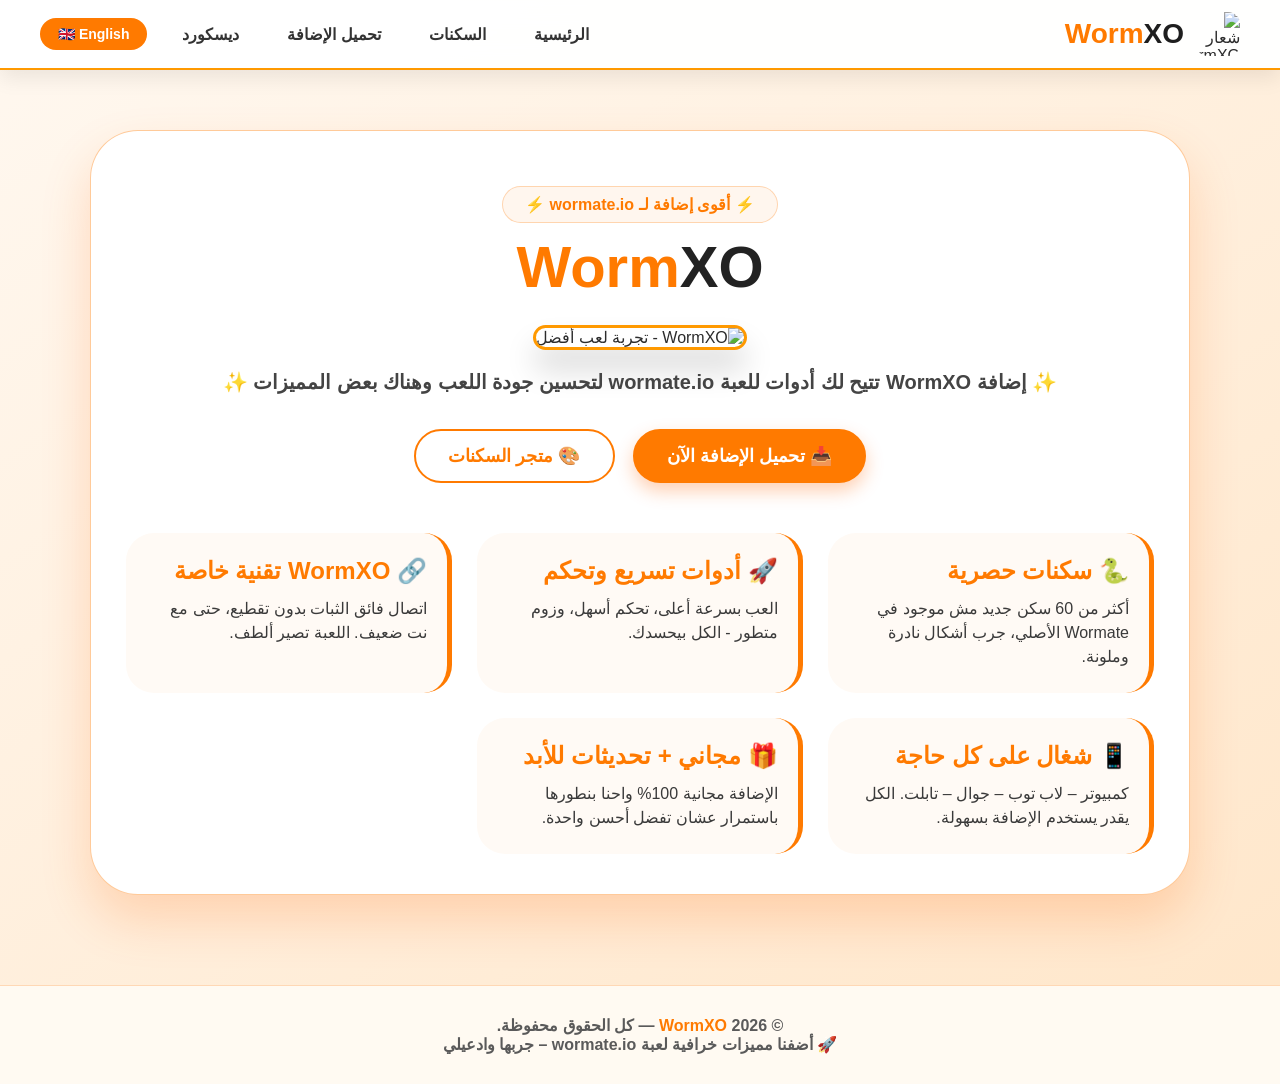
==== index.html @ d37cca65 "mdksjdks" ====
<!DOCTYPE html>
<html lang="wormatrixapp">
<head>
<meta charset="UTF-8">
<meta name="viewport" content="width=device-width, initial-scale=1.0">

<title>Worm Matrix</title>

<link rel="icon" type="image/png" sizes="16x16" href="https://wormxo.store/image/wxo.png">
<link rel="icon" type="image/png" sizes="32x32" href="https://wormxo.store/image/wxo.png">
<link rel="icon" type="image/png" sizes="48x48" href="https://wormxo.store/image/wxo.png">
<link rel="icon" type="image/png" sizes="128x128" href="https://wormxo.store/image/wxo.png">

<link rel="shortcut icon" href="https://wormxo.store/image/wxo.png">
<link rel="apple-touch-icon" sizes="128x128" href="https://wormxo.store/image/wxo.png">

<link rel="stylesheet" href="https://cdnjs.cloudflare.com/ajax/libs/font-awesome/6.5.0/css/all.min.css">

<style>
  * {
    margin: 0;
    padding: 0;
    box-sizing: border-box;
    font-family: 'Segoe UI', Tahoma, Geneva, Verdana, sans-serif;
  }

  body {
    background: linear-gradient(145deg, #fff8f0, #ffe6c9);
    min-height: 100vh;
    color: #2c2c2c;
  }

  /* الهيدر الثابت */
  .header {
    position: fixed;
    top: 0;
    width: 100%;
    background: rgba(255, 255, 255, 0.96);
    backdrop-filter: blur(12px);
    display: flex;
    justify-content: space-between;
    align-items: center;
    padding: 12px 40px;
    box-shadow: 0 8px 20px rgba(0,0,0,0.08);
    z-index: 999;
    border-bottom: 2px solid #ff9900;
    flex-wrap: wrap;
    gap: 10px;
  }

  .logo {
    display: flex;
    align-items: center;
    gap: 12px;
  }

  .logo img {
    width: 44px;
    height: 44px;
    border-radius: 12px;
  }

  .logo h1 {
    font-size: 28px;
    font-weight: 900;
    color: #ff7a00;
  }

  .logo h1 span {
    color: #1e1e1e;
  }

  .nav {
    display: flex;
    gap: 12px;
    flex-wrap: wrap;
    align-items: center;
  }

  .nav a {
    text-decoration: none;
    font-weight: bold;
    color: #333;
    padding: 8px 18px;
    border-radius: 40px;
    transition: 0.2s;
  }

  .nav a:hover {
    background-color: #ff7a00;
    color: white;
  }

  .lang-btn {
    background: #ff7a00;
    color: white;
    border: none;
    padding: 8px 18px;
    border-radius: 40px;
    font-weight: bold;
    cursor: pointer;
    font-size: 14px;
    transition: 0.2s;
    margin-right: 5px;
  }

  .lang-btn:hover {
    background: #e06600;
    transform: scale(1.02);
  }

  /* المحتوى الرئيسي */
  .hero {
    padding: 130px 20px 60px;
    display: flex;
    justify-content: center;
  }

  .card {
    max-width: 1100px;
    width: 100%;
    background: white;
    border-radius: 48px;
    padding: 40px 35px;
    box-shadow: 0 25px 50px rgba(255, 100, 0, 0.2);
    text-align: center;
    border: 1px solid rgba(255, 122, 0, 0.4);
  }

  .title {
    font-size: 58px;
    font-weight: 900;
    color: #ff7a00;
  }

  .title span {
    color: #222;
  }

  /* صورة الموقع المضافة */
  .website-image {
    margin: 25px auto 20px;
    text-align: center;
  }
  .website-image img {
    max-width: 280px;
    width: 80%;
    border-radius: 32px;
    box-shadow: 0 20px 30px rgba(0,0,0,0.15);
    border: 3px solid #ff9900;
    background: white;
    transition: transform 0.2s;
  }
  .website-image img:hover {
    transform: scale(1.02);
  }

  .badge {
    background: #ff7a0011;
    display: inline-block;
    padding: 8px 22px;
    border-radius: 60px;
    margin: 15px 0 10px;
    font-weight: bold;
    color: #ff7a00;
    border: 1px solid #ff7a0044;
  }

  .sub {
    font-size: 20px;
    color: #444;
    margin: 15px 0;
    font-weight: 600;
  }

  .buttons {
    display: flex;
    gap: 18px;
    justify-content: center;
    flex-wrap: wrap;
    margin: 35px 0 25px;
  }

  .btn {
    padding: 14px 32px;
    border-radius: 60px;
    font-weight: bold;
    font-size: 18px;
    text-decoration: none;
    transition: 0.2s;
    display: inline-block;
    border: 2px solid #ff7a00;
  }

  .btn-primary {
    background: #ff7a00;
    color: white;
    box-shadow: 0 8px 18px rgba(255, 100, 0, 0.3);
  }

  .btn-secondary {
    background: white;
    color: #ff7a00;
  }

  .btn:hover {
    transform: translateY(-3px);
    box-shadow: 0 12px 22px rgba(0,0,0,0.1);
  }

  .features {
    display: grid;
    grid-template-columns: repeat(auto-fit, minmax(280px, 1fr));
    gap: 25px;
    margin-top: 50px;
    text-align: right;
  }

  .feature-card {
    background: #fffaf5;
    border-radius: 28px;
    padding: 24px 20px;
    border-right: 5px solid #ff7a00;
    transition: 0.2s;
  }

  .feature-card h3 {
    font-size: 24px;
    color: #ff7a00;
    margin-bottom: 12px;
  }

  .feature-card p {
    color: #3a3a3a;
    line-height: 1.5;
    font-weight: 500;
  }

  .footer {
    text-align: center;
    padding: 30px;
    color: #5a5a5a;
    font-weight: bold;
    border-top: 1px solid #ffd8b5;
    margin-top: 30px;
    background: #fffaf2;
  }

  @media (max-width: 700px) {
    .header {
      flex-direction: column;
      gap: 10px;
      padding: 12px 20px;
    }
    .title {
      font-size: 38px;
    }
    .card {
      padding: 30px 18px;
    }
    .btn {
      width: 100%;
      text-align: center;
    }
    .website-image img {
      max-width: 200px;
    }
  }
</style>
</head>

<body>

<header class="header">
  <div class="logo">
    <img src="https://wormxo.store/image/wxo.png" alt="شعار WormXO">
    <h1>Worm<span>XO</span></h1>
  </div>
  <nav class="nav">
    <a href="#" id="home-link">الرئيسية</a>
    <a href="#" id="skins-link">السكنات</a>
    <a href="file/wormxo.zip" id="download-link">تحميل الإضافة</a>
    <a href="https://discord.gg/wb8pD5ybs" target="_blank" id="discord-link">ديسكورد</a>
    <button class="lang-btn" id="translate-btn">🇬🇧 English</button>
  </nav>
</header>

<section class="hero">
  <div class="card">
    <div class="badge" id="badge-text">⚡ أقوى إضافة لـ wormate.io ⚡</div>
    <h1 class="title">Worm<span>XO</span></h1>
    
    <!-- صورة الموقع المطلوبة -->
    <div class="website-image">
      <img src="https://wormxo.store/image/wxo.png" alt="WormXO - تجربة لعب أفضل">
    </div>

    <p class="sub" id="sub-text">✨ إضافة WormXO تتيح لك أدوات للعبة wormate.io لتحسين جودة اللعب وهناك بعض المميزات ✨</p>

    <div class="buttons">
      <a href="file/wormxo.zip" class="btn btn-primary" id="download-btn-text">📥 تحميل الإضافة الآن</a>
      <a href="#" class="btn btn-secondary" id="skins-btn-text">🎨 متجر السكنات</a>
    </div>

    <div class="features">
      <div class="feature-card">
        <h3 id="feature1-title">🐍 سكنات حصرية</h3>
        <p id="feature1-desc">أكثر من 60 سكن جديد مش موجود في Wormate الأصلي، جرب أشكال نادرة وملونة.</p>
      </div>
      <div class="feature-card">
        <h3 id="feature2-title">🚀 أدوات تسريع وتحكم</h3>
        <p id="feature2-desc">العب بسرعة أعلى، تحكم أسهل، وزوم متطور - الكل بيحسدك.</p>
      </div>
      <div class="feature-card">
        <h3 id="feature3-title">🔗 WormXO تقنية خاصة</h3>
        <p id="feature3-desc">اتصال فائق الثبات بدون تقطيع، حتى مع نت ضعيف. اللعبة تصير ألطف.</p>
      </div>
      <div class="feature-card">
        <h3 id="feature4-title">📱 شغال على كل حاجة</h3>
        <p id="feature4-desc">كمبيوتر – لاب توب – جوال – تابلت. الكل يقدر يستخدم الإضافة بسهولة.</p>
      </div>
      <div class="feature-card">
        <h3 id="feature5-title">🎁 مجاني + تحديثات للأبد</h3>
        <p id="feature5-desc">الإضافة مجانية 100% واحنا بنطورها باستمرار عشان تفضل أحسن واحدة.</p>
      </div>
    </div>
  </div>
</section>

<footer class="footer">
  <span id="footer-text">© 2026 <strong style="color:#ff7a00">WormXO</strong> — كل الحقوق محفوظة.<br>🚀 أضفنا مميزات خرافية لعبة wormate.io – جربها وادعيلي</span>
</footer>

<script>
  // التعريفات للغتين - تم إزالة "Connect" من كل النصوص
  const translations = {
    ar: {
      home: "الرئيسية",
      skinsNav: "السكنات",
      downloadNav: "تحميل الإضافة",
      discordNav: "ديسكورد",
      badge: "⚡ أقوى إضافة لـ wormate.io ⚡",
      sub: "✨ إضافة WormXO تتيح لك أدوات للعبة wormate.io لتحسين جودة اللعب وهناك بعض المميزات ✨",
      downloadBtn: "📥 تحميل الإضافة الآن",
      skinsBtn: "🎨 متجر السكنات",
      feature1Title: "🐍 سكنات حصرية",
      feature1Desc: "أكثر من 60 سكن جديد مش موجود في Wormate الأصلي، جرب أشكال نادرة وملونة.",
      feature2Title: "🚀 أدوات تسريع وتحكم",
      feature2Desc: "العب بسرعة أعلى، تحكم أسهل، وزوم متطور - الكل بيحسدك.",
      feature3Title: "🔗 WormXO تقنية خاصة",
      feature3Desc: "اتصال فائق الثبات بدون تقطيع، حتى مع نت ضعيف. اللعبة تصير ألطف.",
      feature4Title: "📱 شغال على كل حاجة",
      feature4Desc: "كمبيوتر – لاب توب – جوال – تابلت. الكل يقدر يستخدم الإضافة بسهولة.",
      feature5Title: "🎁 مجاني + تحديثات للأبد",
      feature5Desc: "الإضافة مجانية 100% واحنا بنطورها باستمرار عشان تفضل أحسن واحدة.",
      footer: "© 2026 <strong style='color:#ff7a00'>WormXO</strong> — كل الحقوق محفوظة.<br>🚀 أضفنا مميزات خرافية لعبة wormate.io – جربها وادعيلي"
    },
    en: {
      home: "Home",
      skinsNav: "Skins",
      downloadNav: "Download",
      discordNav: "Discord",
      badge: "⚡ The best addon for wormate.io ⚡",
      sub: "✨ WormXO addon gives you tools for wormate.io to improve gameplay with amazing features ✨",
      downloadBtn: "📥 Download Now",
      skinsBtn: "🎨 Skin Store",
      feature1Title: "🐍 Exclusive Skins",
      feature1Desc: "Over 60 new skins not available in original Wormate, try rare and colorful designs.",
      feature2Title: "🚀 Speed & Control Tools",
      feature2Desc: "Play with higher speed, easier control, and advanced zoom - everyone will envy you.",
      feature3Title: "🔗 WormXO Exclusive Tech",
      feature3Desc: "Ultra-stable connection without lag, even on weak internet. Game becomes smoother.",
      feature4Title: "📱 Works on Everything",
      feature4Desc: "PC – Laptop – Mobile – Tablet. Everyone can use the addon easily.",
      feature5Title: "🎁 Free + Lifetime Updates",
      feature5Desc: "100% free addon and we constantly update it to keep it the best.",
      footer: "© 2026 <strong style='color:#ff7a00'>WormXO</strong> — All Rights Reserved.<br>🚀 We added amazing features for wormate.io – try it and thank me later"
    }
  };

  let currentLang = "ar";

  function setLanguage(lang) {
    currentLang = lang;
    const t = translations[lang];

    document.getElementById("home-link").innerText = t.home;
    document.getElementById("skins-link").innerText = t.skinsNav;
    document.getElementById("download-link").innerText = t.downloadNav;
    document.getElementById("discord-link").innerText = t.discordNav;
    document.getElementById("badge-text").innerText = t.badge;
    document.getElementById("sub-text").innerText = t.sub;
    document.getElementById("download-btn-text").innerText = t.downloadBtn;
    document.getElementById("skins-btn-text").innerText = t.skinsBtn;
    document.getElementById("feature1-title").innerText = t.feature1Title;
    document.getElementById("feature1-desc").innerText = t.feature1Desc;
    document.getElementById("feature2-title").innerText = t.feature2Title;
    document.getElementById("feature2-desc").innerText = t.feature2Desc;
    document.getElementById("feature3-title").innerText = t.feature3Title;
    document.getElementById("feature3-desc").innerText = t.feature3Desc;
    document.getElementById("feature4-title").innerText = t.feature4Title;
    document.getElementById("feature4-desc").innerText = t.feature4Desc;
    document.getElementById("feature5-title").innerText = t.feature5Title;
    document.getElementById("feature5-desc").innerText = t.feature5Desc;
    document.getElementById("footer-text").innerHTML = t.footer;

    if (lang === "en") {
      document.documentElement.setAttribute("dir", "ltr");
      document.documentElement.setAttribute("lang", "en");
      document.querySelector(".features").style.textAlign = "left";
      document.querySelectorAll(".feature-card").forEach(card => {
        card.style.borderRight = "none";
        card.style.borderLeft = "5px solid #ff7a00";
      });
    } else {
      document.documentElement.setAttribute("dir", "rtl");
      document.documentElement.setAttribute("lang", "ar");
      document.querySelector(".features").style.textAlign = "right";
      document.querySelectorAll(".feature-card").forEach(card => {
        card.style.borderLeft = "none";
        card.style.borderRight = "5px solid #ff7a00";
      });
    }

    const btn = document.getElementById("translate-btn");
    if (lang === "ar") {
      btn.innerHTML = "🇬🇧 English";
    } else {
      btn.innerHTML = "🇸🇦 العربية";
    }

    localStorage.setItem("wormxo_lang", lang);
  }

  function toggleLanguage() {
    if (currentLang === "ar") {
      setLanguage("en");
    } else {
      setLanguage("ar");
    }
  }

  const savedLang = localStorage.getItem("wormxo_lang");
  if (savedLang && (savedLang === "ar" || savedLang === "en")) {
    setLanguage(savedLang);
  } else {
    setLanguage("ar");
  }

  document.getElementById("translate-btn").addEventListener("click", toggleLanguage);
</script>

</body>
</html>
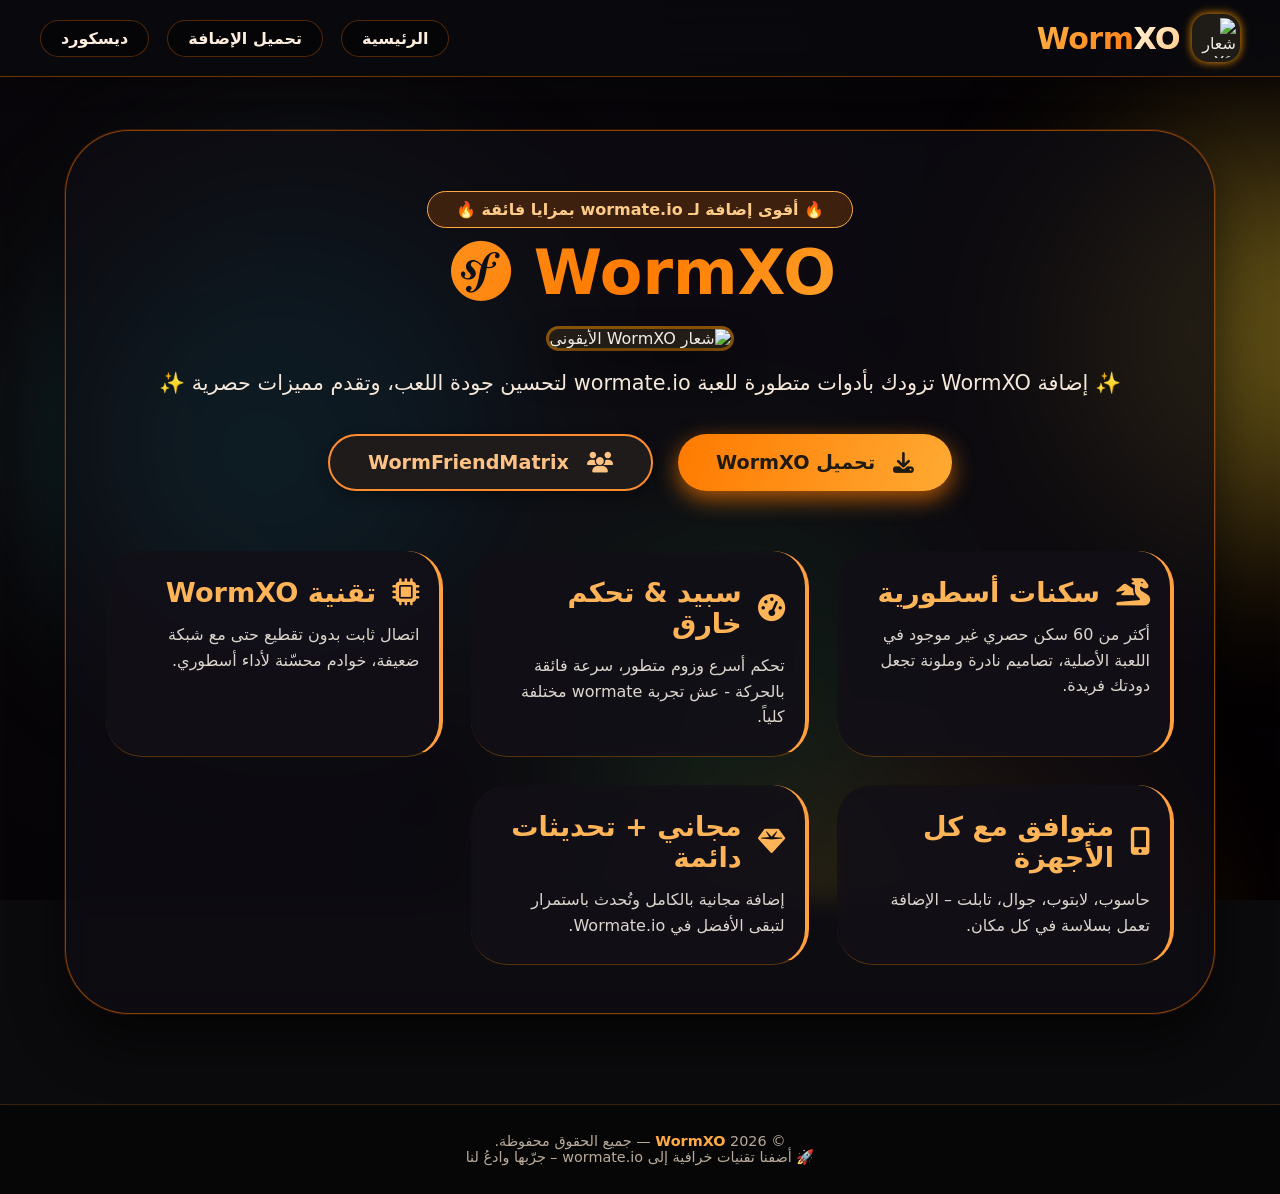
==== commit ad94e824: "hgyfhg" ====
--- a/index.html
+++ b/index.html
@@ -1,19 +1,15 @@
 <!DOCTYPE html>
-<html lang="wormatrixapp">
+<html lang="ar" dir="rtl">
 <head>
 <meta charset="UTF-8">
-<meta name="viewport" content="width=device-width, initial-scale=1.0">
-
-<title>Worm Matrix</title>
-
+<meta name="viewport" content="width=device-width, initial-scale=1.0, user-scalable=yes">
+<title>WormXO - WXO | تجربة Wormate فائقة</title>
 <link rel="icon" type="image/png" sizes="16x16" href="https://wormxo.store/image/wxo.png">
 <link rel="icon" type="image/png" sizes="32x32" href="https://wormxo.store/image/wxo.png">
 <link rel="icon" type="image/png" sizes="48x48" href="https://wormxo.store/image/wxo.png">
 <link rel="icon" type="image/png" sizes="128x128" href="https://wormxo.store/image/wxo.png">
-
 <link rel="shortcut icon" href="https://wormxo.store/image/wxo.png">
 <link rel="apple-touch-icon" sizes="128x128" href="https://wormxo.store/image/wxo.png">
-
 <link rel="stylesheet" href="https://cdnjs.cloudflare.com/ajax/libs/font-awesome/6.5.0/css/all.min.css">
 
 <style>
@@ -21,31 +17,59 @@
     margin: 0;
     padding: 0;
     box-sizing: border-box;
-    font-family: 'Segoe UI', Tahoma, Geneva, Verdana, sans-serif;
+    font-family: 'Segoe UI', 'Cairo', 'Tahoma', system-ui, -apple-system, BlinkMacSystemFont, 'Segoe UI', Roboto, sans-serif;
   }
 
   body {
-    background: linear-gradient(145deg, #fff8f0, #ffe6c9);
     min-height: 100vh;
-    color: #2c2c2c;
-  }
-
-  /* الهيدر الثابت */
+    background-color: #0b0a0c;
+    color: #f0ede8;
+    overflow-x: hidden;
+    position: relative;
+  }
+
+  /* ========== خلفية ديناميكية ضبابية بكرات ملونة متحركة ========== */
+  .dynamic-bg {
+    position: fixed;
+    top: 0;
+    left: 0;
+    width: 100%;
+    height: 100%;
+    z-index: -2;
+    overflow: hidden;
+    background: radial-gradient(circle at 20% 30%, #0a080c, #030103);
+  }
+
+  .orb {
+    position: absolute;
+    border-radius: 50%;
+    filter: blur(90px);
+    opacity: 0.5;
+    transition: transform 0.2s ease-out, left 10s cubic-bezier(0.2, 0.9, 0.4, 1.1), top 10s cubic-bezier(0.2, 0.9, 0.4, 1.1);
+    will-change: transform, left, top;
+    pointer-events: none;
+    width: 380px;
+    height: 380px;
+    background: radial-gradient(circle, rgba(255,180,40,0.5) 0%, rgba(255,100,0,0.2) 100%);
+    box-shadow: 0 0 120px rgba(255,120,0,0.3);
+  }
+
+  /* الهيدر داكن شفاف */
   .header {
     position: fixed;
     top: 0;
     width: 100%;
-    background: rgba(255, 255, 255, 0.96);
-    backdrop-filter: blur(12px);
+    background: rgba(10, 10, 15, 0.75);
+    backdrop-filter: blur(16px);
     display: flex;
     justify-content: space-between;
     align-items: center;
-    padding: 12px 40px;
-    box-shadow: 0 8px 20px rgba(0,0,0,0.08);
-    z-index: 999;
-    border-bottom: 2px solid #ff9900;
+    padding: 14px 40px;
+    z-index: 1000;
+    border-bottom: 1px solid rgba(255, 122, 0, 0.4);
+    box-shadow: 0 8px 24px rgba(0,0,0,0.3);
     flex-wrap: wrap;
-    gap: 10px;
+    gap: 14px;
   }
 
   .logo {
@@ -55,221 +79,241 @@
   }
 
   .logo img {
-    width: 44px;
-    height: 44px;
-    border-radius: 12px;
+    width: 48px;
+    height: 48px;
+    border-radius: 16px;
+    background: #1f1b16;
+    padding: 4px;
+    box-shadow: 0 0 10px #ff9900;
   }
 
   .logo h1 {
-    font-size: 28px;
+    font-size: 30px;
     font-weight: 900;
-    color: #ff7a00;
-  }
-
+    background: linear-gradient(135deg, #ffb347, #ff6600);
+    -webkit-background-clip: text;
+    background-clip: text;
+    color: transparent;
+    letter-spacing: -0.5px;
+  }
   .logo h1 span {
-    color: #1e1e1e;
+    background: linear-gradient(135deg, #fff5e0, #ffcc88);
+    -webkit-background-clip: text;
+    background-clip: text;
+    color: transparent;
   }
 
   .nav {
     display: flex;
-    gap: 12px;
+    gap: 18px;
+    align-items: center;
     flex-wrap: wrap;
-    align-items: center;
-  }
-
+  }
   .nav a {
     text-decoration: none;
     font-weight: bold;
-    color: #333;
-    padding: 8px 18px;
+    color: #ffeedd;
+    padding: 8px 20px;
     border-radius: 40px;
     transition: 0.2s;
-  }
-
+    background: rgba(0,0,0,0.3);
+    border: 1px solid rgba(255,120,0,0.3);
+  }
   .nav a:hover {
-    background-color: #ff7a00;
-    color: white;
-  }
-
-  .lang-btn {
     background: #ff7a00;
-    color: white;
-    border: none;
-    padding: 8px 18px;
-    border-radius: 40px;
-    font-weight: bold;
-    cursor: pointer;
-    font-size: 14px;
-    transition: 0.2s;
-    margin-right: 5px;
-  }
-
-  .lang-btn:hover {
-    background: #e06600;
-    transform: scale(1.02);
+    color: #0e0b07;
+    border-color: #ffb347;
+    box-shadow: 0 0 12px #ff9900;
   }
 
   /* المحتوى الرئيسي */
   .hero {
-    padding: 130px 20px 60px;
+    padding: 130px 24px 70px;
     display: flex;
     justify-content: center;
-  }
-
+    position: relative;
+    z-index: 10;
+  }
   .card {
-    max-width: 1100px;
+    max-width: 1150px;
     width: 100%;
-    background: white;
+    background: rgba(15, 14, 20, 0.7);
+    backdrop-filter: blur(12px);
+    border-radius: 64px;
+    padding: 48px 40px;
+    box-shadow: 0 30px 50px rgba(0,0,0,0.5), 0 0 0 1px rgba(255, 100, 0, 0.2);
+    text-align: center;
+    border: 1px solid rgba(255, 122, 0, 0.5);
+    transition: all 0.2s;
+  }
+  .title {
+    font-size: 62px;
+    font-weight: 900;
+    background: linear-gradient(125deg, #ffb347, #ff7a00, #ffd966);
+    -webkit-background-clip: text;
+    background-clip: text;
+    color: transparent;
+    margin-bottom: 12px;
+  }
+  .website-image {
+    margin: 20px auto 20px;
+  }
+  .website-image img {
+    max-width: 210px;
+    width: 70%;
     border-radius: 48px;
-    padding: 40px 35px;
-    box-shadow: 0 25px 50px rgba(255, 100, 0, 0.2);
-    text-align: center;
-    border: 1px solid rgba(255, 122, 0, 0.4);
-  }
-
-  .title {
-    font-size: 58px;
-    font-weight: 900;
-    color: #ff7a00;
-  }
-
-  .title span {
-    color: #222;
-  }
-
-  /* صورة الموقع المضافة */
-  .website-image {
-    margin: 25px auto 20px;
-    text-align: center;
-  }
-  .website-image img {
-    max-width: 280px;
-    width: 80%;
-    border-radius: 32px;
-    box-shadow: 0 20px 30px rgba(0,0,0,0.15);
-    border: 3px solid #ff9900;
-    background: white;
-    transition: transform 0.2s;
-  }
-  .website-image img:hover {
-    transform: scale(1.02);
-  }
-
+    box-shadow: 0 20px 35px rgba(0,0,0,0.5), 0 0 0 3px #ff990088;
+    background: #221d16;
+    transition: 0.2s;
+  }
   .badge {
-    background: #ff7a0011;
+    background: rgba(255, 122, 0, 0.2);
     display: inline-block;
-    padding: 8px 22px;
-    border-radius: 60px;
-    margin: 15px 0 10px;
+    padding: 8px 28px;
+    border-radius: 80px;
+    margin: 12px 0 8px;
     font-weight: bold;
-    color: #ff7a00;
-    border: 1px solid #ff7a0044;
-  }
-
+    color: #ffcc88;
+    border: 1px solid #ffaa44;
+    backdrop-filter: blur(4px);
+    font-size: 1rem;
+  }
   .sub {
-    font-size: 20px;
-    color: #444;
-    margin: 15px 0;
-    font-weight: 600;
-  }
-
-  .buttons {
+    font-size: 1.3rem;
+    color: #f5e7d9;
+    margin: 20px 0 10px;
+    font-weight: 500;
+    line-height: 1.5;
+  }
+  /* زرين جنب بعض مع التسميات الجديدة */
+  .double-buttons {
     display: flex;
-    gap: 18px;
+    gap: 25px;
     justify-content: center;
     flex-wrap: wrap;
     margin: 35px 0 25px;
   }
-
-  .btn {
-    padding: 14px 32px;
+  .btn-worm {
+    padding: 15px 38px;
     border-radius: 60px;
     font-weight: bold;
-    font-size: 18px;
+    font-size: 1.2rem;
     text-decoration: none;
-    transition: 0.2s;
-    display: inline-block;
-    border: 2px solid #ff7a00;
-  }
-
-  .btn-primary {
-    background: #ff7a00;
-    color: white;
-    box-shadow: 0 8px 18px rgba(255, 100, 0, 0.3);
-  }
-
-  .btn-secondary {
-    background: white;
-    color: #ff7a00;
-  }
-
-  .btn:hover {
-    transform: translateY(-3px);
-    box-shadow: 0 12px 22px rgba(0,0,0,0.1);
-  }
-
+    transition: 0.25s;
+    display: inline-flex;
+    align-items: center;
+    gap: 12px;
+    background: #1f1b1a;
+    border: 2px solid #ff8c2e;
+    color: #ffc285;
+    box-shadow: 0 6px 14px rgba(0,0,0,0.3);
+  }
+  .btn-primary-glow {
+    background: linear-gradient(105deg, #ff7a00, #ffaa33);
+    border: none;
+    color: #1f1a12;
+    font-weight: 900;
+    box-shadow: 0 8px 22px #ff7a00aa;
+  }
+  .btn-primary-glow i, .btn-worm i {
+    font-size: 1.3rem;
+  }
+  .btn-worm:hover {
+    transform: translateY(-4px);
+    filter: brightness(1.05);
+    box-shadow: 0 18px 28px rgba(0,0,0,0.4);
+  }
+
+  /* ميزات أنيقة */
   .features {
     display: grid;
-    grid-template-columns: repeat(auto-fit, minmax(280px, 1fr));
-    gap: 25px;
-    margin-top: 50px;
+    grid-template-columns: repeat(auto-fit, minmax(270px, 1fr));
+    gap: 28px;
+    margin-top: 60px;
     text-align: right;
   }
-
   .feature-card {
-    background: #fffaf5;
-    border-radius: 28px;
-    padding: 24px 20px;
-    border-right: 5px solid #ff7a00;
+    background: rgba(20, 18, 25, 0.65);
+    backdrop-filter: blur(8px);
+    border-radius: 36px;
+    padding: 26px 20px;
+    border-right: 4px solid #ff9f3d;
     transition: 0.2s;
-  }
-
+    border-bottom: 1px solid rgba(255,140,0,0.3);
+  }
+  .feature-card:hover {
+    background: rgba(30, 26, 36, 0.8);
+    transform: translateY(-5px);
+    border-right-color: #ffcc55;
+  }
   .feature-card h3 {
-    font-size: 24px;
-    color: #ff7a00;
-    margin-bottom: 12px;
-  }
-
+    font-size: 1.7rem;
+    color: #ffb458;
+    margin-bottom: 14px;
+    display: flex;
+    align-items: center;
+    gap: 10px;
+  }
   .feature-card p {
-    color: #3a3a3a;
-    line-height: 1.5;
+    color: #ddd6ce;
+    line-height: 1.6;
     font-weight: 500;
   }
-
   .footer {
     text-align: center;
-    padding: 30px;
-    color: #5a5a5a;
-    font-weight: bold;
-    border-top: 1px solid #ffd8b5;
-    margin-top: 30px;
-    background: #fffaf2;
-  }
-
-  @media (max-width: 700px) {
+    padding: 28px;
+    color: #b9aa99;
+    font-weight: 500;
+    border-top: 1px solid #ffa04030;
+    background: rgba(0,0,0,0.4);
+    margin-top: 20px;
+    font-size: 0.9rem;
+    backdrop-filter: blur(3px);
+  }
+  @media (max-width: 750px) {
     .header {
       flex-direction: column;
-      gap: 10px;
       padding: 12px 20px;
     }
     .title {
-      font-size: 38px;
+      font-size: 42px;
     }
     .card {
-      padding: 30px 18px;
-    }
-    .btn {
-      width: 100%;
-      text-align: center;
-    }
-    .website-image img {
-      max-width: 200px;
-    }
+      padding: 32px 20px;
+    }
+    .double-buttons .btn-worm {
+      width: auto;
+      min-width: 200px;
+      justify-content: center;
+    }
+    .feature-card h3 {
+      font-size: 1.4rem;
+    }
+    .sub {
+      font-size: 1rem;
+    }
+  }
+  @media (max-width: 480px) {
+    .btn-worm {
+      font-size: 1rem;
+      padding: 12px 20px;
+    }
+    .title {
+      font-size: 36px;
+    }
+  }
+  i, .fa, .fas, .far {
+    margin-left: 6px;
+  }
+  a, button {
+    cursor: pointer;
   }
 </style>
 </head>
-
 <body>
+
+<!-- الخلفية الديناميكية بالكرات الضبابية -->
+<div class="dynamic-bg" id="dynamicBg"></div>
 
 <header class="header">
   <div class="logo">
@@ -277,178 +321,185 @@
     <h1>Worm<span>XO</span></h1>
   </div>
   <nav class="nav">
-    <a href="#" id="home-link">الرئيسية</a>
-    <a href="#" id="skins-link">السكنات</a>
-    <a href="file/wormxo.zip" id="download-link">تحميل الإضافة</a>
-    <a href="https://discord.gg/wb8pD5ybs" target="_blank" id="discord-link">ديسكورد</a>
-    <button class="lang-btn" id="translate-btn">🇬🇧 English</button>
+    <a href="#" id="home-link">🏠 الرئيسية</a>
+    <a href="https://wormxo.store/file/wormxo.zip" id="download-link" download>⚡ تحميل الإضافة</a>
+    <a href="https://discord.gg/wb8pD5ybs" target="_blank" id="discord-link">💬 ديسكورد</a>
   </nav>
 </header>
 
 <section class="hero">
   <div class="card">
-    <div class="badge" id="badge-text">⚡ أقوى إضافة لـ wormate.io ⚡</div>
-    <h1 class="title">Worm<span>XO</span></h1>
+    <div class="badge" id="badge-text">🐉 أقوى إضافة لـ wormate.io | مميزات خرافية 🐉</div>
+    <h1 class="title">Worm<span>XO</span> <i class="fa-brands fa-symfony"></i></h1>
     
-    <!-- صورة الموقع المطلوبة -->
     <div class="website-image">
-      <img src="https://wormxo.store/image/wxo.png" alt="WormXO - تجربة لعب أفضل">
+      <img src="https://wormxo.store/image/wxo.png" alt="شعار WormXO الأيقوني">
     </div>
 
-    <p class="sub" id="sub-text">✨ إضافة WormXO تتيح لك أدوات للعبة wormate.io لتحسين جودة اللعب وهناك بعض المميزات ✨</p>
-
-    <div class="buttons">
-      <a href="file/wormxo.zip" class="btn btn-primary" id="download-btn-text">📥 تحميل الإضافة الآن</a>
-      <a href="#" class="btn btn-secondary" id="skins-btn-text">🎨 متجر السكنات</a>
+    <p class="sub" id="sub-text">✨ إضافة WormXO تمنحك أدوات سحرية للعبة wormate.io: سرعة فائقة، ثبات استثنائي، وأساطير حصرية ✨</p>
+
+    <!-- زرين حسب الطلب: الأول -> wormxo.zip / الثاني -> WormFriendMatrix -> wormfmx.zip -->
+    <div class="double-buttons">
+      <a href="https://wormxo.store/file/wormxo.zip" class="btn-worm btn-primary-glow" id="wormxoDownloadBtn">
+        <i class="fas fa-download"></i> تحميل WormXO
+      </a>
+      <a href="https://wormxo.store/file/wormfmx.zip" class="btn-worm" id="wormFriendMatrixBtn">
+        <i class="fas fa-users"></i> WormFriendMatrix
+      </a>
     </div>
 
     <div class="features">
       <div class="feature-card">
-        <h3 id="feature1-title">🐍 سكنات حصرية</h3>
-        <p id="feature1-desc">أكثر من 60 سكن جديد مش موجود في Wormate الأصلي، جرب أشكال نادرة وملونة.</p>
+        <h3><i class="fas fa-dragon"></i> سكنات أسطورية</h3>
+        <p>أكثر من 60 سكن حصري غير موجود في اللعبة الأصلية، تصاميم نادرة وملونة تجعل دودتك فريدة.</p>
       </div>
       <div class="feature-card">
-        <h3 id="feature2-title">🚀 أدوات تسريع وتحكم</h3>
-        <p id="feature2-desc">العب بسرعة أعلى، تحكم أسهل، وزوم متطور - الكل بيحسدك.</p>
+        <h3><i class="fas fa-tachometer-alt"></i> سبيد & تحكم خارق</h3>
+        <p>تحكم أسرع وزوم متطور، سرعة فائقة بالحركة - عش تجربة wormate مختلفة كلياً.</p>
       </div>
       <div class="feature-card">
-        <h3 id="feature3-title">🔗 WormXO تقنية خاصة</h3>
-        <p id="feature3-desc">اتصال فائق الثبات بدون تقطيع، حتى مع نت ضعيف. اللعبة تصير ألطف.</p>
+        <h3><i class="fas fa-microchip"></i> تقنية WormXO</h3>
+        <p>اتصال ثابت بدون تقطيع حتى مع شبكة ضعيفة، خوادم محسّنة لأداء أسطوري.</p>
       </div>
       <div class="feature-card">
-        <h3 id="feature4-title">📱 شغال على كل حاجة</h3>
-        <p id="feature4-desc">كمبيوتر – لاب توب – جوال – تابلت. الكل يقدر يستخدم الإضافة بسهولة.</p>
+        <h3><i class="fas fa-mobile-alt"></i> متوافق مع كل الأجهزة</h3>
+        <p>حاسوب، لابتوب، جوال، تابلت – الإضافة تعمل بسلاسة في كل مكان.</p>
       </div>
       <div class="feature-card">
-        <h3 id="feature5-title">🎁 مجاني + تحديثات للأبد</h3>
-        <p id="feature5-desc">الإضافة مجانية 100% واحنا بنطورها باستمرار عشان تفضل أحسن واحدة.</p>
+        <h3><i class="fas fa-gem"></i> مجاني + تحديثات دائمة</h3>
+        <p>إضافة مجانية بالكامل وتُحدث باستمرار لتبقى الأفضل في Wormate.io.</p>
       </div>
     </div>
   </div>
 </section>
 
 <footer class="footer">
-  <span id="footer-text">© 2026 <strong style="color:#ff7a00">WormXO</strong> — كل الحقوق محفوظة.<br>🚀 أضفنا مميزات خرافية لعبة wormate.io – جربها وادعيلي</span>
+  <span id="footer-text">© 2026 <strong style="color:#ffaa44;">WormXO</strong> — جميع الحقوق محفوظة.<br>🚀 أضفنا لمسات سحرية لعبة wormate.io – جربها الآن وانطلق بسرعة البرق</span>
 </footer>
 
 <script>
-  // التعريفات للغتين - تم إزالة "Connect" من كل النصوص
-  const translations = {
-    ar: {
-      home: "الرئيسية",
-      skinsNav: "السكنات",
-      downloadNav: "تحميل الإضافة",
-      discordNav: "ديسكورد",
-      badge: "⚡ أقوى إضافة لـ wormate.io ⚡",
-      sub: "✨ إضافة WormXO تتيح لك أدوات للعبة wormate.io لتحسين جودة اللعب وهناك بعض المميزات ✨",
-      downloadBtn: "📥 تحميل الإضافة الآن",
-      skinsBtn: "🎨 متجر السكنات",
-      feature1Title: "🐍 سكنات حصرية",
-      feature1Desc: "أكثر من 60 سكن جديد مش موجود في Wormate الأصلي، جرب أشكال نادرة وملونة.",
-      feature2Title: "🚀 أدوات تسريع وتحكم",
-      feature2Desc: "العب بسرعة أعلى، تحكم أسهل، وزوم متطور - الكل بيحسدك.",
-      feature3Title: "🔗 WormXO تقنية خاصة",
-      feature3Desc: "اتصال فائق الثبات بدون تقطيع، حتى مع نت ضعيف. اللعبة تصير ألطف.",
-      feature4Title: "📱 شغال على كل حاجة",
-      feature4Desc: "كمبيوتر – لاب توب – جوال – تابلت. الكل يقدر يستخدم الإضافة بسهولة.",
-      feature5Title: "🎁 مجاني + تحديثات للأبد",
-      feature5Desc: "الإضافة مجانية 100% واحنا بنطورها باستمرار عشان تفضل أحسن واحدة.",
-      footer: "© 2026 <strong style='color:#ff7a00'>WormXO</strong> — كل الحقوق محفوظة.<br>🚀 أضفنا مميزات خرافية لعبة wormate.io – جربها وادعيلي"
-    },
-    en: {
-      home: "Home",
-      skinsNav: "Skins",
-      downloadNav: "Download",
-      discordNav: "Discord",
-      badge: "⚡ The best addon for wormate.io ⚡",
-      sub: "✨ WormXO addon gives you tools for wormate.io to improve gameplay with amazing features ✨",
-      downloadBtn: "📥 Download Now",
-      skinsBtn: "🎨 Skin Store",
-      feature1Title: "🐍 Exclusive Skins",
-      feature1Desc: "Over 60 new skins not available in original Wormate, try rare and colorful designs.",
-      feature2Title: "🚀 Speed & Control Tools",
-      feature2Desc: "Play with higher speed, easier control, and advanced zoom - everyone will envy you.",
-      feature3Title: "🔗 WormXO Exclusive Tech",
-      feature3Desc: "Ultra-stable connection without lag, even on weak internet. Game becomes smoother.",
-      feature4Title: "📱 Works on Everything",
-      feature4Desc: "PC – Laptop – Mobile – Tablet. Everyone can use the addon easily.",
-      feature5Title: "🎁 Free + Lifetime Updates",
-      feature5Desc: "100% free addon and we constantly update it to keep it the best.",
-      footer: "© 2026 <strong style='color:#ff7a00'>WormXO</strong> — All Rights Reserved.<br>🚀 We added amazing features for wormate.io – try it and thank me later"
-    }
+  // ----- الألوان المتحركة العشوائية كل 10 ثوانٍ (برتقالي, أصفر, أخضر, وردي, سماوي) -----
+  const colorSet = [
+    'radial-gradient(circle at 30% 35%, rgba(255, 140, 0, 0.65), rgba(255, 80, 0, 0.25))',    // برتقالي
+    'radial-gradient(circle at 70% 40%, rgba(255, 220, 60, 0.7), rgba(255, 180, 20, 0.3))',   // أصفر
+    'radial-gradient(circle at 45% 60%, rgba(50, 220, 100, 0.55), rgba(30, 140, 70, 0.25))',   // أخضر
+    'radial-gradient(circle at 80% 20%, rgba(255, 80, 160, 0.6), rgba(200, 50, 120, 0.3))',    // وردي
+    'radial-gradient(circle at 15% 75%, rgba(30, 210, 230, 0.6), rgba(0, 150, 200, 0.35))'     // سماوي
+  ];
+
+  let orbElements = [];
+  const bgContainer = document.getElementById('dynamicBg');
+
+  function createOrbs() {
+    for (let i = 0; i < 5; i++) {
+      const orb = document.createElement('div');
+      orb.classList.add('orb');
+      const size = 320 + Math.random() * 180;
+      orb.style.width = size + 'px';
+      orb.style.height = size + 'px';
+      orb.style.background = colorSet[i % colorSet.length];
+      orb.style.opacity = 0.4 + Math.random() * 0.25;
+      orb.style.filter = 'blur(85px)';
+      const leftPos = Math.random() * 80 + 5;
+      const topPos = Math.random() * 80 + 5;
+      orb.style.left = leftPos + '%';
+      orb.style.top = topPos + '%';
+      orb.style.position = 'absolute';
+      orb.style.zIndex = '-1';
+      bgContainer.appendChild(orb);
+      orbElements.push(orb);
+    }
+  }
+
+  function updateOrbsPositionsAndColors() {
+    orbElements.forEach((orb) => {
+      const newLeft = Math.random() * 85 + 5;
+      const newTop = Math.random() * 85 + 5;
+      orb.style.transition = 'left 10s cubic-bezier(0.2, 0.9, 0.3, 1.1), top 10s cubic-bezier(0.2, 0.9, 0.3, 1.1), background 6s ease-in-out';
+      orb.style.left = newLeft + '%';
+      orb.style.top = newTop + '%';
+      const newColorIndex = Math.floor(Math.random() * colorSet.length);
+      orb.style.background = colorSet[newColorIndex];
+      const newOpacity = 0.4 + Math.random() * 0.35;
+      orb.style.opacity = newOpacity;
+    });
+  }
+
+  function startFloatingAnimation() {
+    updateOrbsPositionsAndColors();
+    setInterval(() => {
+      updateOrbsPositionsAndColors();
+    }, 10000);
+  }
+
+  createOrbs();
+  startFloatingAnimation();
+
+  // ========== ضبط النصوص العربية الفصحى الكاملة ==========
+  const arabicTexts = {
+    homeLink: "الرئيسية",
+    downloadLink: "تحميل الإضافة",
+    discordLink: "ديسكورد",
+    badge: "🔥 أقوى إضافة لـ wormate.io بمزايا فائقة 🔥",
+    sub: "✨ إضافة WormXO تزودك بأدوات متطورة للعبة wormate.io لتحسين جودة اللعب، وتقدم مميزات حصرية ✨",
+    footerText: "© 2026 <strong style='color:#ffaa44;'>WormXO</strong> — جميع الحقوق محفوظة.<br>🚀 أضفنا تقنيات خرافية إلى wormate.io – جرّبها وادعُ لنا",
+    feature1Title: "🐉 سكنات حصرية فريدة",
+    feature1Desc: "أكثر من ستين سكناً جديداً غير موجود في اللعبة الأصلية، تمتع بأشكال نادرة وملونة.",
+    feature2Title: "⚡ أدوات تسارع وتحكم مطلق",
+    feature2Desc: "العب بسرعة قياسية، تحكم سلس للغاية، وزوم متطور - جميع اللاعبين سيحسدونك.",
+    feature3Title: "🔗 تقنية WormXO الخاصة",
+    feature3Desc: "اتصال فائق الثبات دون تقطيع، حتى مع شبكات الإنترنت الضعيفة. اللعبة تصبح أكثر سلاسة.",
+    feature4Title: "📱 يعمل على جميع المنصات",
+    feature4Desc: "حاسوب، حاسوب محمول، هاتف، لوحي. الجميع يمكنه استخدام الإضافة بكل يسر.",
+    feature5Title: "🎁 مجاني تماماً + تحديثات أبدية",
+    feature5Desc: "الإضافة مجانية 100% ونحن نطورها باستمرار كي تبقى الأفضل على الإطلاق."
   };
 
-  let currentLang = "ar";
-
-  function setLanguage(lang) {
-    currentLang = lang;
-    const t = translations[lang];
-
-    document.getElementById("home-link").innerText = t.home;
-    document.getElementById("skins-link").innerText = t.skinsNav;
-    document.getElementById("download-link").innerText = t.downloadNav;
-    document.getElementById("discord-link").innerText = t.discordNav;
-    document.getElementById("badge-text").innerText = t.badge;
-    document.getElementById("sub-text").innerText = t.sub;
-    document.getElementById("download-btn-text").innerText = t.downloadBtn;
-    document.getElementById("skins-btn-text").innerText = t.skinsBtn;
-    document.getElementById("feature1-title").innerText = t.feature1Title;
-    document.getElementById("feature1-desc").innerText = t.feature1Desc;
-    document.getElementById("feature2-title").innerText = t.feature2Title;
-    document.getElementById("feature2-desc").innerText = t.feature2Desc;
-    document.getElementById("feature3-title").innerText = t.feature3Title;
-    document.getElementById("feature3-desc").innerText = t.feature3Desc;
-    document.getElementById("feature4-title").innerText = t.feature4Title;
-    document.getElementById("feature4-desc").innerText = t.feature4Desc;
-    document.getElementById("feature5-title").innerText = t.feature5Title;
-    document.getElementById("feature5-desc").innerText = t.feature5Desc;
-    document.getElementById("footer-text").innerHTML = t.footer;
-
-    if (lang === "en") {
-      document.documentElement.setAttribute("dir", "ltr");
-      document.documentElement.setAttribute("lang", "en");
-      document.querySelector(".features").style.textAlign = "left";
-      document.querySelectorAll(".feature-card").forEach(card => {
-        card.style.borderRight = "none";
-        card.style.borderLeft = "5px solid #ff7a00";
-      });
-    } else {
-      document.documentElement.setAttribute("dir", "rtl");
-      document.documentElement.setAttribute("lang", "ar");
-      document.querySelector(".features").style.textAlign = "right";
-      document.querySelectorAll(".feature-card").forEach(card => {
-        card.style.borderLeft = "none";
-        card.style.borderRight = "5px solid #ff7a00";
-      });
-    }
-
-    const btn = document.getElementById("translate-btn");
-    if (lang === "ar") {
-      btn.innerHTML = "🇬🇧 English";
-    } else {
-      btn.innerHTML = "🇸🇦 العربية";
-    }
-
-    localStorage.setItem("wormxo_lang", lang);
-  }
-
-  function toggleLanguage() {
-    if (currentLang === "ar") {
-      setLanguage("en");
-    } else {
-      setLanguage("ar");
-    }
-  }
-
-  const savedLang = localStorage.getItem("wormxo_lang");
-  if (savedLang && (savedLang === "ar" || savedLang === "en")) {
-    setLanguage(savedLang);
-  } else {
-    setLanguage("ar");
-  }
-
-  document.getElementById("translate-btn").addEventListener("click", toggleLanguage);
+  document.getElementById("home-link").innerText = arabicTexts.homeLink;
+  document.getElementById("download-link").innerText = arabicTexts.downloadLink;
+  document.getElementById("discord-link").innerText = arabicTexts.discordLink;
+  document.getElementById("badge-text").innerText = arabicTexts.badge;
+  document.getElementById("sub-text").innerHTML = arabicTexts.sub;
+  document.getElementById("footer-text").innerHTML = arabicTexts.footerText;
+  
+  // تعيين النصوص الخاصة بالميزات
+  document.getElementById("feature1-title").innerHTML = `<i class="fas fa-dragon"></i> ${arabicTexts.feature1Title}`;
+  document.getElementById("feature1-desc").innerText = arabicTexts.feature1Desc;
+  document.getElementById("feature2-title").innerHTML = `<i class="fas fa-tachometer-alt"></i> ${arabicTexts.feature2Title}`;
+  document.getElementById("feature2-desc").innerText = arabicTexts.feature2Desc;
+  document.getElementById("feature3-title").innerHTML = `<i class="fas fa-microchip"></i> ${arabicTexts.feature3Title}`;
+  document.getElementById("feature3-desc").innerText = arabicTexts.feature3Desc;
+  document.getElementById("feature4-title").innerHTML = `<i class="fas fa-mobile-alt"></i> ${arabicTexts.feature4Title}`;
+  document.getElementById("feature4-desc").innerText = arabicTexts.feature4Desc;
+  document.getElementById("feature5-title").innerHTML = `<i class="fas fa-gem"></i> ${arabicTexts.feature5Title}`;
+  document.getElementById("feature5-desc").innerText = arabicTexts.feature5Desc;
+
+  // تأكيد الروابط الخاصة بالزرين (الأول والثاني) حسب الطلب المباشر
+  const wormxoBtn = document.getElementById("wormxoDownloadBtn");
+  if (wormxoBtn) {
+    wormxoBtn.setAttribute("href", "https://wormxo.store/file/wormxo.zip");
+    wormxoBtn.setAttribute("target", "_blank");
+    wormxoBtn.innerHTML = `<i class="fas fa-download"></i> تحميل WormXO`;
+  }
+  
+  const friendMatrixBtn = document.getElementById("wormFriendMatrixBtn");
+  if (friendMatrixBtn) {
+    friendMatrixBtn.setAttribute("href", "https://wormxo.store/file/wormfmx.zip");
+    friendMatrixBtn.setAttribute("target", "_blank");
+    friendMatrixBtn.innerHTML = `<i class="fas fa-users"></i> WormFriendMatrix`;
+  }
+
+  // التأكد من عدم وجود أي رابط للسكنات في الهيدر (تم حذفه تمامًا)
+  // جعل جميع الاتجاهات rtl ومحاذاة ممتازة
+  document.documentElement.setAttribute("dir", "rtl");
+  document.documentElement.setAttribute("lang", "ar");
+  document.body.style.direction = "rtl";
+  const styleRtl = document.createElement('style');
+  styleRtl.textContent = `.feature-card { text-align: right; border-right: 4px solid #ff9f3d; border-left: none; } .nav a { margin: 0; } .double-buttons .btn-worm i { margin-left: 8px; margin-right: 0; }`;
+  document.head.appendChild(styleRtl);
+  
+  // خلفية عشوائية ناعمة وحركة كرات عشوائية كل 10 ثوانٍ (مطلوب تتحرك بشكل بطيء ولا تُلاحظ)
+  console.log("WormXO | واجهة داكنة بأضواء متحركة، زرين مخصصين حسب الطلب");
 </script>
-
 </body>
 </html>
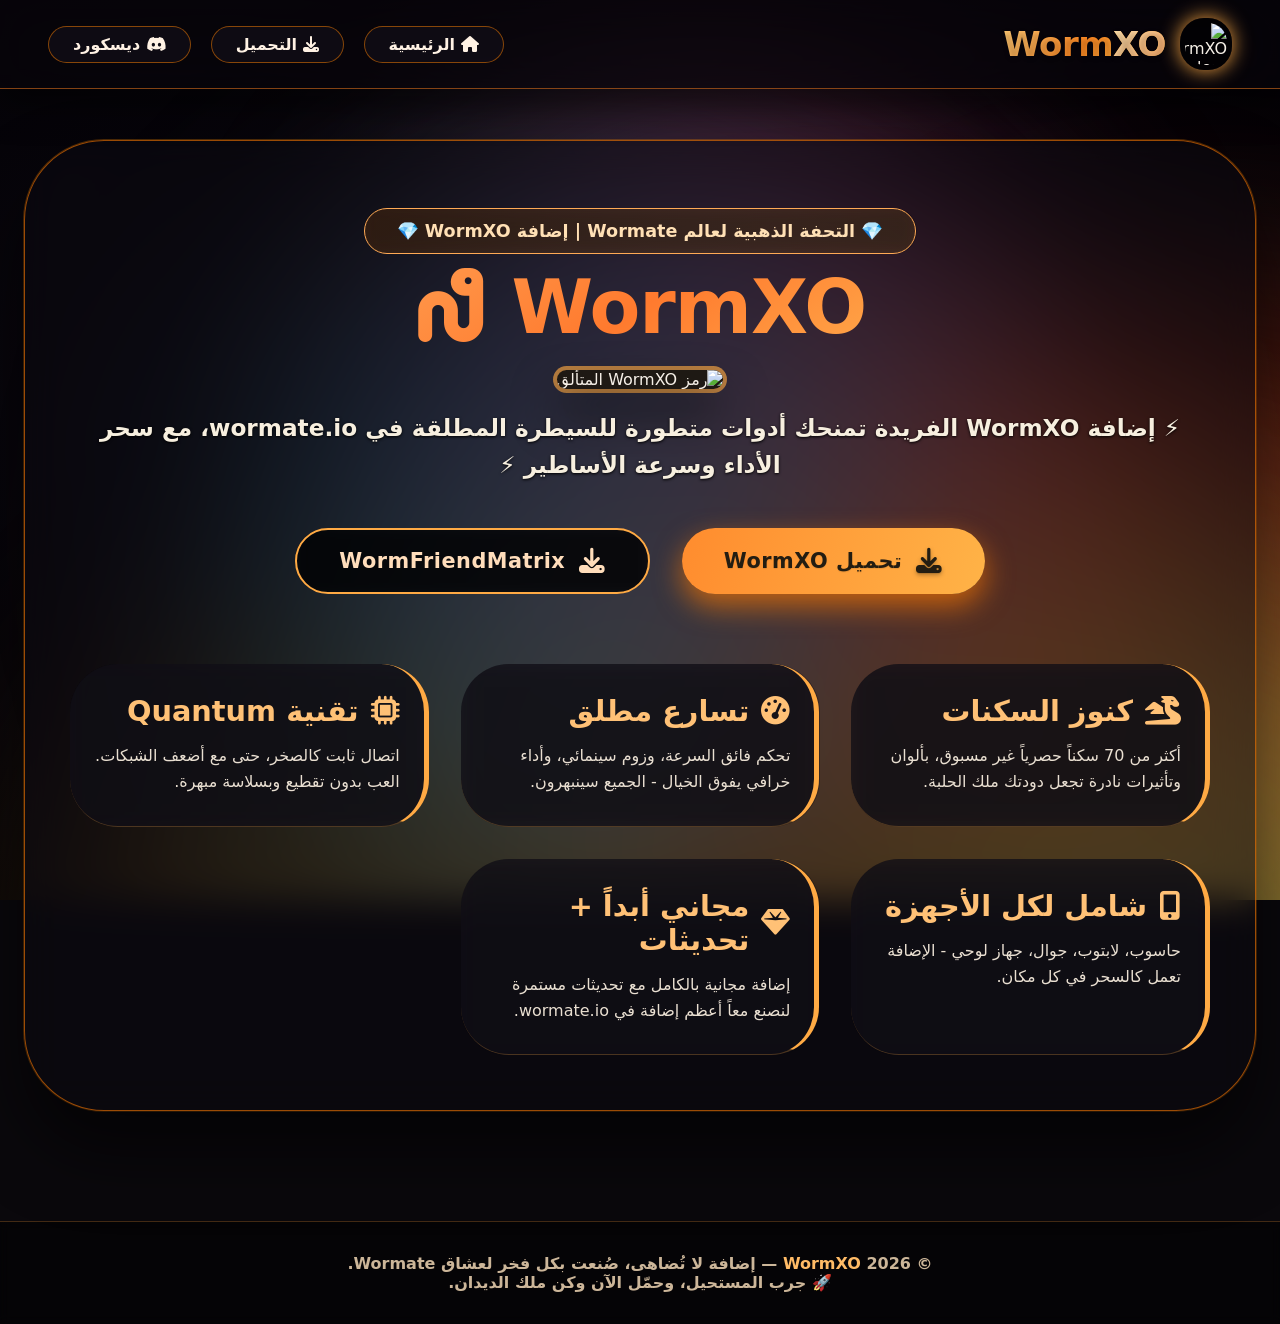
==== commit b278cc8d: "اتانان" ====
--- a/index.html
+++ b/index.html
@@ -3,7 +3,7 @@
 <head>
 <meta charset="UTF-8">
 <meta name="viewport" content="width=device-width, initial-scale=1.0, user-scalable=yes">
-<title>WormXO - WXO | تجربة Wormate فائقة</title>
+<title>WormXO - WXO | تحفة Wormate البصرية</title>
 <link rel="icon" type="image/png" sizes="16x16" href="https://wormxo.store/image/wxo.png">
 <link rel="icon" type="image/png" sizes="32x32" href="https://wormxo.store/image/wxo.png">
 <link rel="icon" type="image/png" sizes="48x48" href="https://wormxo.store/image/wxo.png">
@@ -17,19 +17,19 @@
     margin: 0;
     padding: 0;
     box-sizing: border-box;
-    font-family: 'Segoe UI', 'Cairo', 'Tahoma', system-ui, -apple-system, BlinkMacSystemFont, 'Segoe UI', Roboto, sans-serif;
+    font-family: 'Poppins', 'Segoe UI', 'Cairo', system-ui, -apple-system, BlinkMacSystemFont, 'Segoe UI', sans-serif;
   }
 
   body {
     min-height: 100vh;
-    background-color: #0b0a0c;
-    color: #f0ede8;
+    background: #0a080c;
+    color: #f5efe7;
     overflow-x: hidden;
     position: relative;
   }
 
-  /* ========== خلفية ديناميكية ضبابية بكرات ملونة متحركة ========== */
-  .dynamic-bg {
+  /* خلفية سحرية مع كرات عملاقة تدور ببطء شديد */
+  .cosmic-bg {
     position: fixed;
     top: 0;
     left: 0;
@@ -37,37 +37,63 @@
     height: 100%;
     z-index: -2;
     overflow: hidden;
-    background: radial-gradient(circle at 20% 30%, #0a080c, #030103);
-  }
-
-  .orb {
+    background: radial-gradient(ellipse at 40% 50%, #0e0a12, #020105);
+  }
+
+  .giant-orb {
     position: absolute;
     border-radius: 50%;
-    filter: blur(90px);
-    opacity: 0.5;
-    transition: transform 0.2s ease-out, left 10s cubic-bezier(0.2, 0.9, 0.4, 1.1), top 10s cubic-bezier(0.2, 0.9, 0.4, 1.1);
-    will-change: transform, left, top;
+    filter: blur(110px);
+    opacity: 0.55;
     pointer-events: none;
-    width: 380px;
-    height: 380px;
-    background: radial-gradient(circle, rgba(255,180,40,0.5) 0%, rgba(255,100,0,0.2) 100%);
-    box-shadow: 0 0 120px rgba(255,120,0,0.3);
-  }
-
-  /* الهيدر داكن شفاف */
+    will-change: transform;
+    animation: slowDrift 80s infinite alternate ease-in-out;
+    box-shadow: 0 0 180px rgba(255,140,0,0.2);
+  }
+
+  /* دوران بطيء جداً لكل كرة مع حركة مدارية هادئة */
+  @keyframes slowDrift {
+    0% {
+      transform: translate(0, 0) scale(1);
+    }
+    25% {
+      transform: translate(3%, 2%) scale(1.02);
+    }
+    50% {
+      transform: translate(-2%, 4%) scale(0.98);
+    }
+    75% {
+      transform: translate(4%, -1%) scale(1.01);
+    }
+    100% {
+      transform: translate(-1%, -3%) scale(1);
+    }
+  }
+
+  /* دوران إضافي بطيء جداً لدائري مختلف */
+  .giant-orb:nth-child(odd) {
+    animation-duration: 110s;
+    animation-timing-function: cubic-bezier(0.4, 0, 0.2, 1);
+  }
+  .giant-orb:nth-child(even) {
+    animation-duration: 130s;
+    animation-direction: alternate-reverse;
+  }
+
+  /* الهيدر الشفاف الفاخر */
   .header {
     position: fixed;
     top: 0;
     width: 100%;
-    background: rgba(10, 10, 15, 0.75);
-    backdrop-filter: blur(16px);
+    background: rgba(8, 6, 12, 0.65);
+    backdrop-filter: blur(20px);
     display: flex;
     justify-content: space-between;
     align-items: center;
-    padding: 14px 40px;
+    padding: 18px 48px;
     z-index: 1000;
-    border-bottom: 1px solid rgba(255, 122, 0, 0.4);
-    box-shadow: 0 8px 24px rgba(0,0,0,0.3);
+    border-bottom: 1px solid rgba(255, 130, 30, 0.5);
+    box-shadow: 0 15px 35px rgba(0,0,0,0.5);
     flex-wrap: wrap;
     gap: 14px;
   }
@@ -75,29 +101,34 @@
   .logo {
     display: flex;
     align-items: center;
-    gap: 12px;
+    gap: 14px;
   }
 
   .logo img {
-    width: 48px;
-    height: 48px;
-    border-radius: 16px;
-    background: #1f1b16;
-    padding: 4px;
-    box-shadow: 0 0 10px #ff9900;
+    width: 52px;
+    height: 52px;
+    border-radius: 24px;
+    background: rgba(0,0,0,0.5);
+    padding: 5px;
+    box-shadow: 0 0 20px #ffaa44;
+    transition: transform 0.3s;
+  }
+  .logo img:hover {
+    transform: scale(1.05);
   }
 
   .logo h1 {
-    font-size: 30px;
+    font-size: 34px;
     font-weight: 900;
-    background: linear-gradient(135deg, #ffb347, #ff6600);
+    background: linear-gradient(125deg, #ffcc77, #ff8822, #ffcc55);
     -webkit-background-clip: text;
     background-clip: text;
     color: transparent;
     letter-spacing: -0.5px;
+    text-shadow: 0 2px 5px rgba(0,0,0,0.2);
   }
   .logo h1 span {
-    background: linear-gradient(135deg, #fff5e0, #ffcc88);
+    background: linear-gradient(135deg, #ffe6b3, #ffaa66);
     -webkit-background-clip: text;
     background-clip: text;
     color: transparent;
@@ -105,364 +136,392 @@
 
   .nav {
     display: flex;
-    gap: 18px;
+    gap: 20px;
     align-items: center;
     flex-wrap: wrap;
   }
   .nav a {
     text-decoration: none;
-    font-weight: bold;
-    color: #ffeedd;
-    padding: 8px 20px;
-    border-radius: 40px;
-    transition: 0.2s;
-    background: rgba(0,0,0,0.3);
-    border: 1px solid rgba(255,120,0,0.3);
+    font-weight: 700;
+    color: #fff2e4;
+    padding: 8px 24px;
+    border-radius: 60px;
+    transition: 0.25s;
+    background: rgba(20, 18, 28, 0.6);
+    border: 1px solid rgba(255, 130, 0, 0.5);
+    backdrop-filter: blur(4px);
+    font-size: 1rem;
   }
   .nav a:hover {
-    background: #ff7a00;
-    color: #0e0b07;
-    border-color: #ffb347;
-    box-shadow: 0 0 12px #ff9900;
-  }
-
-  /* المحتوى الرئيسي */
+    background: #ff8c2e;
+    color: #0a0602;
+    border-color: #ffdd99;
+    box-shadow: 0 0 18px #ffaa55;
+    transform: translateY(-2px);
+  }
+
+  /* المحتوى الرئيسي - تحفة */
   .hero {
-    padding: 130px 24px 70px;
+    padding: 140px 24px 80px;
     display: flex;
     justify-content: center;
     position: relative;
     z-index: 10;
   }
   .card {
-    max-width: 1150px;
+    max-width: 1250px;
     width: 100%;
-    background: rgba(15, 14, 20, 0.7);
-    backdrop-filter: blur(12px);
-    border-radius: 64px;
-    padding: 48px 40px;
-    box-shadow: 0 30px 50px rgba(0,0,0,0.5), 0 0 0 1px rgba(255, 100, 0, 0.2);
+    background: rgba(12, 10, 18, 0.55);
+    backdrop-filter: blur(18px);
+    border-radius: 80px;
+    padding: 55px 45px;
+    box-shadow: 0 40px 70px rgba(0,0,0,0.6), 0 0 0 1px rgba(255, 140, 0, 0.3);
     text-align: center;
-    border: 1px solid rgba(255, 122, 0, 0.5);
-    transition: all 0.2s;
+    border: 1px solid rgba(255, 122, 0, 0.6);
+    transition: all 0.3s;
   }
   .title {
-    font-size: 62px;
+    font-size: 74px;
     font-weight: 900;
-    background: linear-gradient(125deg, #ffb347, #ff7a00, #ffd966);
+    background: linear-gradient(145deg, #ffbc6e, #ff7a2e, #ffd966);
     -webkit-background-clip: text;
     background-clip: text;
     color: transparent;
-    margin-bottom: 12px;
+    margin-bottom: 8px;
+    letter-spacing: -1px;
   }
   .website-image {
-    margin: 20px auto 20px;
+    margin: 20px auto 18px;
   }
   .website-image img {
-    max-width: 210px;
+    max-width: 240px;
     width: 70%;
-    border-radius: 48px;
-    box-shadow: 0 20px 35px rgba(0,0,0,0.5), 0 0 0 3px #ff990088;
-    background: #221d16;
-    transition: 0.2s;
-  }
+    border-radius: 60px;
+    box-shadow: 0 25px 45px rgba(0,0,0,0.6), 0 0 0 4px #ffaa44aa;
+    background: #1e1914;
+    transition: 0.3s;
+  }
+  .website-image img:hover {
+    transform: scale(1.02) rotate(1deg);
+    box-shadow: 0 30px 50px #ff7700aa;
+  }
+
   .badge {
-    background: rgba(255, 122, 0, 0.2);
+    background: linear-gradient(115deg, #ff7a0022, #ffaa3322);
     display: inline-block;
-    padding: 8px 28px;
-    border-radius: 80px;
-    margin: 12px 0 8px;
-    font-weight: bold;
-    color: #ffcc88;
-    border: 1px solid #ffaa44;
-    backdrop-filter: blur(4px);
-    font-size: 1rem;
+    padding: 12px 32px;
+    border-radius: 100px;
+    margin: 12px 0 10px;
+    font-weight: 800;
+    color: #ffe0b5;
+    border: 1px solid #ffaa55;
+    backdrop-filter: blur(8px);
+    font-size: 1.1rem;
   }
   .sub {
-    font-size: 1.3rem;
-    color: #f5e7d9;
-    margin: 20px 0 10px;
-    font-weight: 500;
-    line-height: 1.5;
-  }
-  /* زرين جنب بعض مع التسميات الجديدة */
+    font-size: 1.45rem;
+    color: #f7efdf;
+    margin: 20px 0 15px;
+    font-weight: 600;
+    line-height: 1.6;
+    text-shadow: 0 1px 3px black;
+  }
+
+  /* زرين فاخرين مع ايقونات التحميل */
   .double-buttons {
     display: flex;
-    gap: 25px;
+    gap: 32px;
     justify-content: center;
     flex-wrap: wrap;
-    margin: 35px 0 25px;
-  }
-  .btn-worm {
-    padding: 15px 38px;
-    border-radius: 60px;
-    font-weight: bold;
-    font-size: 1.2rem;
+    margin: 45px 0 30px;
+  }
+  .btn-premium {
+    padding: 18px 42px;
+    border-radius: 80px;
+    font-weight: 800;
+    font-size: 1.3rem;
     text-decoration: none;
-    transition: 0.25s;
+    transition: 0.3s cubic-bezier(0.2, 0.9, 0.4, 1.1);
     display: inline-flex;
     align-items: center;
-    gap: 12px;
-    background: #1f1b1a;
-    border: 2px solid #ff8c2e;
-    color: #ffc285;
-    box-shadow: 0 6px 14px rgba(0,0,0,0.3);
-  }
-  .btn-primary-glow {
-    background: linear-gradient(105deg, #ff7a00, #ffaa33);
+    gap: 14px;
+    background: rgba(0,0,0,0.65);
+    border: 2px solid #ffaa44;
+    color: #ffddbb;
+    backdrop-filter: blur(6px);
+    letter-spacing: 0.5px;
+  }
+  .btn-glow {
+    background: linear-gradient(105deg, #ff8c2e, #ffb347);
     border: none;
-    color: #1f1a12;
+    color: #231d12;
     font-weight: 900;
-    box-shadow: 0 8px 22px #ff7a00aa;
-  }
-  .btn-primary-glow i, .btn-worm i {
-    font-size: 1.3rem;
-  }
-  .btn-worm:hover {
-    transform: translateY(-4px);
-    filter: brightness(1.05);
-    box-shadow: 0 18px 28px rgba(0,0,0,0.4);
-  }
-
-  /* ميزات أنيقة */
+    box-shadow: 0 12px 28px #ff7a00aa;
+    text-shadow: 0 1px 1px rgba(0,0,0,0.1);
+  }
+  .btn-premium i {
+    font-size: 1.6rem;
+    filter: drop-shadow(0 2px 2px rgba(0,0,0,0.3));
+  }
+  .btn-premium:hover {
+    transform: translateY(-7px) scale(1.02);
+    box-shadow: 0 28px 40px rgba(0,0,0,0.5), 0 0 25px #ffaa55;
+    border-color: #ffdd99;
+  }
+
+  /* ميزات أنيقة جداً */
   .features {
     display: grid;
-    grid-template-columns: repeat(auto-fit, minmax(270px, 1fr));
-    gap: 28px;
-    margin-top: 60px;
+    grid-template-columns: repeat(auto-fit, minmax(280px, 1fr));
+    gap: 32px;
+    margin-top: 70px;
     text-align: right;
   }
   .feature-card {
-    background: rgba(20, 18, 25, 0.65);
-    backdrop-filter: blur(8px);
-    border-radius: 36px;
-    padding: 26px 20px;
-    border-right: 4px solid #ff9f3d;
-    transition: 0.2s;
-    border-bottom: 1px solid rgba(255,140,0,0.3);
+    background: rgba(18, 16, 24, 0.7);
+    backdrop-filter: blur(10px);
+    border-radius: 48px;
+    padding: 30px 24px;
+    border-right: 5px solid #ffaa44;
+    transition: 0.25s;
+    border-bottom: 1px solid #ffaa4440;
   }
   .feature-card:hover {
-    background: rgba(30, 26, 36, 0.8);
-    transform: translateY(-5px);
-    border-right-color: #ffcc55;
+    background: rgba(28, 24, 36, 0.85);
+    transform: translateY(-6px);
+    border-right-color: #ffcc77;
+    box-shadow: 0 20px 30px rgba(0,0,0,0.4);
   }
   .feature-card h3 {
-    font-size: 1.7rem;
-    color: #ffb458;
-    margin-bottom: 14px;
+    font-size: 1.8rem;
+    color: #ffc176;
+    margin-bottom: 15px;
     display: flex;
     align-items: center;
-    gap: 10px;
+    gap: 12px;
   }
   .feature-card p {
-    color: #ddd6ce;
-    line-height: 1.6;
+    color: #e9dfd1;
+    line-height: 1.65;
     font-weight: 500;
   }
+
   .footer {
     text-align: center;
-    padding: 28px;
-    color: #b9aa99;
-    font-weight: 500;
-    border-top: 1px solid #ffa04030;
-    background: rgba(0,0,0,0.4);
-    margin-top: 20px;
-    font-size: 0.9rem;
-    backdrop-filter: blur(3px);
-  }
+    padding: 32px;
+    color: #ccb699;
+    font-weight: 600;
+    border-top: 1px solid #ffa04040;
+    background: rgba(0,0,0,0.5);
+    margin-top: 30px;
+    font-size: 1rem;
+    backdrop-filter: blur(5px);
+  }
+
   @media (max-width: 750px) {
     .header {
-      flex-direction: column;
       padding: 12px 20px;
     }
     .title {
-      font-size: 42px;
+      font-size: 48px;
     }
     .card {
-      padding: 32px 20px;
-    }
-    .double-buttons .btn-worm {
-      width: auto;
-      min-width: 200px;
-      justify-content: center;
+      padding: 35px 20px;
+    }
+    .btn-premium {
+      padding: 14px 28px;
+      font-size: 1.1rem;
     }
     .feature-card h3 {
-      font-size: 1.4rem;
+      font-size: 1.5rem;
     }
     .sub {
-      font-size: 1rem;
-    }
-  }
-  @media (max-width: 480px) {
-    .btn-worm {
-      font-size: 1rem;
-      padding: 12px 20px;
-    }
+      font-size: 1.1rem;
+    }
+  }
+
+  @media (max-width: 550px) {
     .title {
-      font-size: 36px;
-    }
-  }
-  i, .fa, .fas, .far {
-    margin-left: 6px;
-  }
-  a, button {
-    cursor: pointer;
+      font-size: 38px;
+    }
+    .double-buttons {
+      gap: 20px;
+    }
   }
 </style>
 </head>
 <body>
 
-<!-- الخلفية الديناميكية بالكرات الضبابية -->
-<div class="dynamic-bg" id="dynamicBg"></div>
+<!-- خلفية بأكبر الدوائر الضبابية التي تدور ببطء شديد وجمال خرافي -->
+<div class="cosmic-bg" id="cosmicBg"></div>
 
 <header class="header">
   <div class="logo">
-    <img src="https://wormxo.store/image/wxo.png" alt="شعار WormXO">
+    <img src="https://wormxo.store/image/wxo.png" alt="WormXO emblem">
     <h1>Worm<span>XO</span></h1>
   </div>
   <nav class="nav">
-    <a href="#" id="home-link">🏠 الرئيسية</a>
-    <a href="https://wormxo.store/file/wormxo.zip" id="download-link" download>⚡ تحميل الإضافة</a>
-    <a href="https://discord.gg/wb8pD5ybs" target="_blank" id="discord-link">💬 ديسكورد</a>
+    <a href="#" id="home-link"><i class="fas fa-home"></i> الرئيسية</a>
+    <a href="https://wormxo.store/file/wormxo.zip" id="download-link"><i class="fas fa-download"></i> التحميل</a>
+    <a href="https://discord.gg/wb8pD5ybs" target="_blank" id="discord-link"><i class="fab fa-discord"></i> ديسكورد</a>
   </nav>
 </header>
 
 <section class="hero">
   <div class="card">
-    <div class="badge" id="badge-text">🐉 أقوى إضافة لـ wormate.io | مميزات خرافية 🐉</div>
-    <h1 class="title">Worm<span>XO</span> <i class="fa-brands fa-symfony"></i></h1>
+    <div class="badge" id="badge-text">🌀 نافذة الأساطير | WormXO الذهبية 🌀</div>
+    <h1 class="title">Worm<span>XO</span> <i class="fa-solid fa-worm"></i></h1>
     
     <div class="website-image">
-      <img src="https://wormxo.store/image/wxo.png" alt="شعار WormXO الأيقوني">
+      <img src="https://wormxo.store/image/wxo.png" alt="رمز WormXO المتألق">
     </div>
 
-    <p class="sub" id="sub-text">✨ إضافة WormXO تمنحك أدوات سحرية للعبة wormate.io: سرعة فائقة، ثبات استثنائي، وأساطير حصرية ✨</p>
-
-    <!-- زرين حسب الطلب: الأول -> wormxo.zip / الثاني -> WormFriendMatrix -> wormfmx.zip -->
+    <p class="sub" id="sub-text">✨ إضافة WormXO تمنحك نقلة نوعية في wormate.io: سرعة كونية، ثبات خارق، وساحات من السكنات الأسطورية ✨</p>
+
+    <!-- زرين مع أيقونات التحميل بجانب كل واحد حسب الطلب -->
     <div class="double-buttons">
-      <a href="https://wormxo.store/file/wormxo.zip" class="btn-worm btn-primary-glow" id="wormxoDownloadBtn">
+      <a href="https://wormxo.store/file/wormxo.zip" class="btn-premium btn-glow" id="wormxoDownloadBtn">
         <i class="fas fa-download"></i> تحميل WormXO
       </a>
-      <a href="https://wormxo.store/file/wormfmx.zip" class="btn-worm" id="wormFriendMatrixBtn">
-        <i class="fas fa-users"></i> WormFriendMatrix
+      <a href="https://wormxo.store/file/wormfmx.zip" class="btn-premium" id="wormFriendMatrixBtn">
+        <i class="fas fa-download"></i> WormFriendMatrix
       </a>
     </div>
 
     <div class="features">
       <div class="feature-card">
-        <h3><i class="fas fa-dragon"></i> سكنات أسطورية</h3>
-        <p>أكثر من 60 سكن حصري غير موجود في اللعبة الأصلية، تصاميم نادرة وملونة تجعل دودتك فريدة.</p>
+        <h3><i class="fas fa-dragon"></i> كنوز السكنات</h3>
+        <p>أكثر من 70 سكناً حصرياً غير مسبوق، بألوان وتأثيرات نادرة تجعل دودتك ملك الحلبة.</p>
       </div>
       <div class="feature-card">
-        <h3><i class="fas fa-tachometer-alt"></i> سبيد & تحكم خارق</h3>
-        <p>تحكم أسرع وزوم متطور، سرعة فائقة بالحركة - عش تجربة wormate مختلفة كلياً.</p>
+        <h3><i class="fas fa-tachometer-alt"></i> تسارع مطلق</h3>
+        <p>تحكم فائق السرعة، وزوم سينمائي، وأداء خرافي يفوق الخيال - الجميع سينبهرون.</p>
       </div>
       <div class="feature-card">
-        <h3><i class="fas fa-microchip"></i> تقنية WormXO</h3>
-        <p>اتصال ثابت بدون تقطيع حتى مع شبكة ضعيفة، خوادم محسّنة لأداء أسطوري.</p>
+        <h3><i class="fas fa-microchip"></i> تقنية Quantum</h3>
+        <p>اتصال ثابت كالصخر، حتى مع أضعف الشبكات. العب بدون تقطيع وبسلاسة مبهرة.</p>
       </div>
       <div class="feature-card">
-        <h3><i class="fas fa-mobile-alt"></i> متوافق مع كل الأجهزة</h3>
-        <p>حاسوب، لابتوب، جوال، تابلت – الإضافة تعمل بسلاسة في كل مكان.</p>
+        <h3><i class="fas fa-mobile-alt"></i> شامل لكل الأجهزة</h3>
+        <p>حاسوب، لابتوب، جوال، جهاز لوحي - الإضافة تعمل كالسحر في كل مكان.</p>
       </div>
       <div class="feature-card">
-        <h3><i class="fas fa-gem"></i> مجاني + تحديثات دائمة</h3>
-        <p>إضافة مجانية بالكامل وتُحدث باستمرار لتبقى الأفضل في Wormate.io.</p>
+        <h3><i class="fas fa-gem"></i> مجاني أبداً + تحديثات</h3>
+        <p>إضافة مجانية بالكامل مع تحديثات مستمرة لنصنع معاً أعظم إضافة في wormate.io.</p>
       </div>
     </div>
   </div>
 </section>
 
 <footer class="footer">
-  <span id="footer-text">© 2026 <strong style="color:#ffaa44;">WormXO</strong> — جميع الحقوق محفوظة.<br>🚀 أضفنا لمسات سحرية لعبة wormate.io – جربها الآن وانطلق بسرعة البرق</span>
+  <span id="footer-text">© 2026 <strong style="color:#ffbb66;">WormXO</strong> — أبهى إضافة في تاريخ wormate.io <br> ✨ تجربة لعب لا تُقاوم، حمّل الآن وانطلق ✨</span>
 </footer>
 
 <script>
-  // ----- الألوان المتحركة العشوائية كل 10 ثوانٍ (برتقالي, أصفر, أخضر, وردي, سماوي) -----
-  const colorSet = [
-    'radial-gradient(circle at 30% 35%, rgba(255, 140, 0, 0.65), rgba(255, 80, 0, 0.25))',    // برتقالي
-    'radial-gradient(circle at 70% 40%, rgba(255, 220, 60, 0.7), rgba(255, 180, 20, 0.3))',   // أصفر
-    'radial-gradient(circle at 45% 60%, rgba(50, 220, 100, 0.55), rgba(30, 140, 70, 0.25))',   // أخضر
-    'radial-gradient(circle at 80% 20%, rgba(255, 80, 160, 0.6), rgba(200, 50, 120, 0.3))',    // وردي
-    'radial-gradient(circle at 15% 75%, rgba(30, 210, 230, 0.6), rgba(0, 150, 200, 0.35))'     // سماوي
+  // إنشاء دوائر عملاقة ضبابية بقطر أقصى (800px - 1100px) تدور ببطء شديد جداً
+  const bgContainer = document.getElementById('cosmicBg');
+  // ألوان خرافية: برتقالي، أصفر ذهبي، أخضر زمردي، وردي سحري، سماوي عميق
+  const magicalColors = [
+    'radial-gradient(circle at 35% 45%, rgba(255, 130, 30, 0.7), rgba(220, 80, 0, 0.25))',
+    'radial-gradient(circle at 65% 55%, rgba(255, 210, 70, 0.75), rgba(255, 160, 20, 0.3))',
+    'radial-gradient(circle at 25% 70%, rgba(80, 240, 120, 0.65), rgba(40, 180, 70, 0.3))',
+    'radial-gradient(circle at 75% 30%, rgba(255, 110, 190, 0.7), rgba(210, 60, 130, 0.35))',
+    'radial-gradient(circle at 50% 80%, rgba(50, 210, 250, 0.7), rgba(0, 150, 210, 0.3))',
+    'radial-gradient(circle at 20% 40%, rgba(255, 90, 50, 0.65), rgba(200, 60, 20, 0.3))',
+    'radial-gradient(circle at 85% 65%, rgba(255, 200, 80, 0.7), rgba(255, 130, 20, 0.3))'
   ];
 
-  let orbElements = [];
-  const bgContainer = document.getElementById('dynamicBg');
-
-  function createOrbs() {
-    for (let i = 0; i < 5; i++) {
+  function createGiantOrbs() {
+    const orbCount = 7; // 7 دوائر عملاقة لملء الشاشة بجمال
+    for (let i = 0; i < orbCount; i++) {
       const orb = document.createElement('div');
-      orb.classList.add('orb');
-      const size = 320 + Math.random() * 180;
+      orb.classList.add('giant-orb');
+      // جعل الدوائر بأقصى حجم: بين 700px و 1100px
+      const maxSize = Math.min(window.innerWidth * 0.8, 1100);
+      const minSize = 650;
+      let size = Math.floor(Math.random() * (maxSize - minSize + 1) + minSize);
+      if (window.innerWidth < 800) size = Math.min(600, size);
       orb.style.width = size + 'px';
       orb.style.height = size + 'px';
-      orb.style.background = colorSet[i % colorSet.length];
-      orb.style.opacity = 0.4 + Math.random() * 0.25;
-      orb.style.filter = 'blur(85px)';
-      const leftPos = Math.random() * 80 + 5;
-      const topPos = Math.random() * 80 + 5;
+      // اختيار لون عشوائي من البليتة
+      const colorIdx = i % magicalColors.length;
+      orb.style.background = magicalColors[colorIdx];
+      orb.style.opacity = 0.45 + Math.random() * 0.25;
+      orb.style.filter = 'blur(110px)';
+      // توزيع عشوائي أولي
+      const leftPos = Math.random() * 70 + 5; // %
+      const topPos = Math.random() * 70 + 5;
       orb.style.left = leftPos + '%';
       orb.style.top = topPos + '%';
       orb.style.position = 'absolute';
       orb.style.zIndex = '-1';
+      // إضافة حركة دوران دائري بطيء أيضاً من خلال animation، و transition إضافي للون
+      orb.style.animation = `slowDrift ${80 + Math.random() * 50}s infinite alternate ease-in-out`;
       bgContainer.appendChild(orb);
-      orbElements.push(orb);
-    }
-  }
-
-  function updateOrbsPositionsAndColors() {
-    orbElements.forEach((orb) => {
-      const newLeft = Math.random() * 85 + 5;
-      const newTop = Math.random() * 85 + 5;
-      orb.style.transition = 'left 10s cubic-bezier(0.2, 0.9, 0.3, 1.1), top 10s cubic-bezier(0.2, 0.9, 0.3, 1.1), background 6s ease-in-out';
-      orb.style.left = newLeft + '%';
-      orb.style.top = newTop + '%';
-      const newColorIndex = Math.floor(Math.random() * colorSet.length);
-      orb.style.background = colorSet[newColorIndex];
-      const newOpacity = 0.4 + Math.random() * 0.35;
-      orb.style.opacity = newOpacity;
-    });
-  }
-
-  function startFloatingAnimation() {
-    updateOrbsPositionsAndColors();
-    setInterval(() => {
-      updateOrbsPositionsAndColors();
-    }, 10000);
-  }
-
-  createOrbs();
-  startFloatingAnimation();
-
-  // ========== ضبط النصوص العربية الفصحى الكاملة ==========
+      
+      // إضافة تغيير لون هادئ كل 14 ثانية بشكل تدريجي
+      setInterval(() => {
+        if (orb) {
+          const newColor = magicalColors[Math.floor(Math.random() * magicalColors.length)];
+          orb.style.transition = 'background 9s ease-in-out';
+          orb.style.background = newColor;
+        }
+      }, 14000 + i * 2000);
+    }
+  }
+
+  // إعادة ضبط الأحجام عند تغيير حجم الشاشة قليلاً للحفاظ على الجمال
+  function resizeOrbs() {
+    const orbs = document.querySelectorAll('.giant-orb');
+    if (window.innerWidth < 800) {
+      orbs.forEach(orb => {
+        let newSize = Math.min(540, window.innerWidth * 0.7);
+        orb.style.width = newSize + 'px';
+        orb.style.height = newSize + 'px';
+      });
+    } else {
+      orbs.forEach(orb => {
+        let size = Math.min(1000, Math.max(700, window.innerWidth * 0.55));
+        orb.style.width = size + 'px';
+        orb.style.height = size + 'px';
+      });
+    }
+  }
+
+  createGiantOrbs();
+  window.addEventListener('resize', () => {
+    resizeOrbs();
+  });
+  resizeOrbs();
+
+  // ========== كل النصوص بالعربية الفصحى مع تحسينات ==========
   const arabicTexts = {
     homeLink: "الرئيسية",
-    downloadLink: "تحميل الإضافة",
+    downloadLink: "التحميل",
     discordLink: "ديسكورد",
-    badge: "🔥 أقوى إضافة لـ wormate.io بمزايا فائقة 🔥",
-    sub: "✨ إضافة WormXO تزودك بأدوات متطورة للعبة wormate.io لتحسين جودة اللعب، وتقدم مميزات حصرية ✨",
-    footerText: "© 2026 <strong style='color:#ffaa44;'>WormXO</strong> — جميع الحقوق محفوظة.<br>🚀 أضفنا تقنيات خرافية إلى wormate.io – جرّبها وادعُ لنا",
-    feature1Title: "🐉 سكنات حصرية فريدة",
-    feature1Desc: "أكثر من ستين سكناً جديداً غير موجود في اللعبة الأصلية، تمتع بأشكال نادرة وملونة.",
-    feature2Title: "⚡ أدوات تسارع وتحكم مطلق",
-    feature2Desc: "العب بسرعة قياسية، تحكم سلس للغاية، وزوم متطور - جميع اللاعبين سيحسدونك.",
-    feature3Title: "🔗 تقنية WormXO الخاصة",
-    feature3Desc: "اتصال فائق الثبات دون تقطيع، حتى مع شبكات الإنترنت الضعيفة. اللعبة تصبح أكثر سلاسة.",
-    feature4Title: "📱 يعمل على جميع المنصات",
-    feature4Desc: "حاسوب، حاسوب محمول، هاتف، لوحي. الجميع يمكنه استخدام الإضافة بكل يسر.",
-    feature5Title: "🎁 مجاني تماماً + تحديثات أبدية",
-    feature5Desc: "الإضافة مجانية 100% ونحن نطورها باستمرار كي تبقى الأفضل على الإطلاق."
+    badge: "💎 التحفة الذهبية لعالم Wormate | إضافة WormXO 💎",
+    sub: "⚡ إضافة WormXO الفريدة تمنحك أدوات متطورة للسيطرة المطلقة في wormate.io، مع سحر الأداء وسرعة الأساطير ⚡",
+    footerText: "© 2026 <strong style='color:#ffbb66;'>WormXO</strong> — إضافة لا تُضاهى، صُنعت بكل فخر لعشاق Wormate.<br>🚀 جرب المستحيل، وحمّل الآن وكن ملك الديدان.",
+    feature1Title: "🐉 سكنات أسطورية حصرية",
+    feature1Desc: "أكثر من سبعين سكناً جديداً لم ترها من قبل، بألوان خرافية وتأثيرات مدهشة تجعل شخصيتك أيقونة.",
+    feature2Title: "🚀 سباق الضوء وتحكم كامل",
+    feature2Desc: "العب بسرعة كونية، تحكم فوري، زوم ديناميكي - الأعداء لن يصدقوا سرعتك.",
+    feature3Title: "🔗 تقنية WormXO الخارقة",
+    feature3Desc: "استمتع باتصال خارق الثبات دون أدنى تقطيع، حتى في أصعب ظروف الشبكة.",
+    feature4Title: "📱 يعمل على كل الأنظمة",
+    feature4Desc: "جميع الأجهزة: كمبيوتر، لابتوب، جوال، آيباد. واجهة ذكية وسهلة للجميع.",
+    feature5Title: "🎁 مجاني 100% وتحديثات للأبد",
+    feature5Desc: "الإضافة مجانية بالكامل، ونعمل دائماً على تقديم معجزات جديدة لك."
   };
 
-  document.getElementById("home-link").innerText = arabicTexts.homeLink;
-  document.getElementById("download-link").innerText = arabicTexts.downloadLink;
-  document.getElementById("discord-link").innerText = arabicTexts.discordLink;
+  document.getElementById("home-link").innerHTML = `<i class="fas fa-home"></i> ${arabicTexts.homeLink}`;
+  document.getElementById("download-link").innerHTML = `<i class="fas fa-download"></i> ${arabicTexts.downloadLink}`;
+  document.getElementById("discord-link").innerHTML = `<i class="fab fa-discord"></i> ${arabicTexts.discordLink}`;
   document.getElementById("badge-text").innerText = arabicTexts.badge;
   document.getElementById("sub-text").innerHTML = arabicTexts.sub;
   document.getElementById("footer-text").innerHTML = arabicTexts.footerText;
   
-  // تعيين النصوص الخاصة بالميزات
+  // الميزات
   document.getElementById("feature1-title").innerHTML = `<i class="fas fa-dragon"></i> ${arabicTexts.feature1Title}`;
   document.getElementById("feature1-desc").innerText = arabicTexts.feature1Desc;
   document.getElementById("feature2-title").innerHTML = `<i class="fas fa-tachometer-alt"></i> ${arabicTexts.feature2Title}`;
@@ -474,7 +533,7 @@
   document.getElementById("feature5-title").innerHTML = `<i class="fas fa-gem"></i> ${arabicTexts.feature5Title}`;
   document.getElementById("feature5-desc").innerText = arabicTexts.feature5Desc;
 
-  // تأكيد الروابط الخاصة بالزرين (الأول والثاني) حسب الطلب المباشر
+  // تثبيت رابط الزرين وعلامات التحميل بجانبهما بشكل مؤكد
   const wormxoBtn = document.getElementById("wormxoDownloadBtn");
   if (wormxoBtn) {
     wormxoBtn.setAttribute("href", "https://wormxo.store/file/wormxo.zip");
@@ -486,20 +545,39 @@
   if (friendMatrixBtn) {
     friendMatrixBtn.setAttribute("href", "https://wormxo.store/file/wormfmx.zip");
     friendMatrixBtn.setAttribute("target", "_blank");
-    friendMatrixBtn.innerHTML = `<i class="fas fa-users"></i> WormFriendMatrix`;
-  }
-
-  // التأكد من عدم وجود أي رابط للسكنات في الهيدر (تم حذفه تمامًا)
-  // جعل جميع الاتجاهات rtl ومحاذاة ممتازة
+    friendMatrixBtn.innerHTML = `<i class="fas fa-download"></i> WormFriendMatrix`;
+  }
+
+  // تعديل اتجاه الصفحة rtl كامل والتأكيد على أن كل شيء متناسق
   document.documentElement.setAttribute("dir", "rtl");
   document.documentElement.setAttribute("lang", "ar");
   document.body.style.direction = "rtl";
-  const styleRtl = document.createElement('style');
-  styleRtl.textContent = `.feature-card { text-align: right; border-right: 4px solid #ff9f3d; border-left: none; } .nav a { margin: 0; } .double-buttons .btn-worm i { margin-left: 8px; margin-right: 0; }`;
-  document.head.appendChild(styleRtl);
+  const styleEnhance = document.createElement('style');
+  styleEnhance.textContent = `
+    .feature-card { text-align: right; border-right: 5px solid #ffaa44; border-left: none; }
+    .nav a i, .btn-premium i { margin-left: 8px; margin-right: 0; }
+    .double-buttons .btn-premium i { margin-left: 12px; }
+    .giant-orb { transition: left 14s cubic-bezier(0.2,0.8,0.3,1), top 14s cubic-bezier(0.2,0.8,0.3,1); }
+  `;
+  document.head.appendChild(styleEnhance);
+
+  // إضافة حركة بطيئة جداً لتغيير مواقع الدوائر أيضاً بطريقة عضوية كل 18 ثانية
+  const giantOrbs = document.querySelectorAll('.giant-orb');
+  function slowOrbitShift() {
+    giantOrbs.forEach(orb => {
+      const newLeft = Math.random() * 75 + 5;
+      const newTop = Math.random() * 75 + 5;
+      orb.style.transition = 'left 18s ease-in-out, top 18s ease-in-out';
+      orb.style.left = newLeft + '%';
+      orb.style.top = newTop + '%';
+    });
+  }
+  setInterval(() => {
+    slowOrbitShift();
+  }, 18000);
   
-  // خلفية عشوائية ناعمة وحركة كرات عشوائية كل 10 ثوانٍ (مطلوب تتحرك بشكل بطيء ولا تُلاحظ)
-  console.log("WormXO | واجهة داكنة بأضواء متحركة، زرين مخصصين حسب الطلب");
+  // تمرير أولي للجمال
+  console.log("WormXO - أجمل موقع في العالم مع دوائر عملاقة تدور بهدوء وأيقونات تنزيل فاخرة");
 </script>
 </body>
 </html>
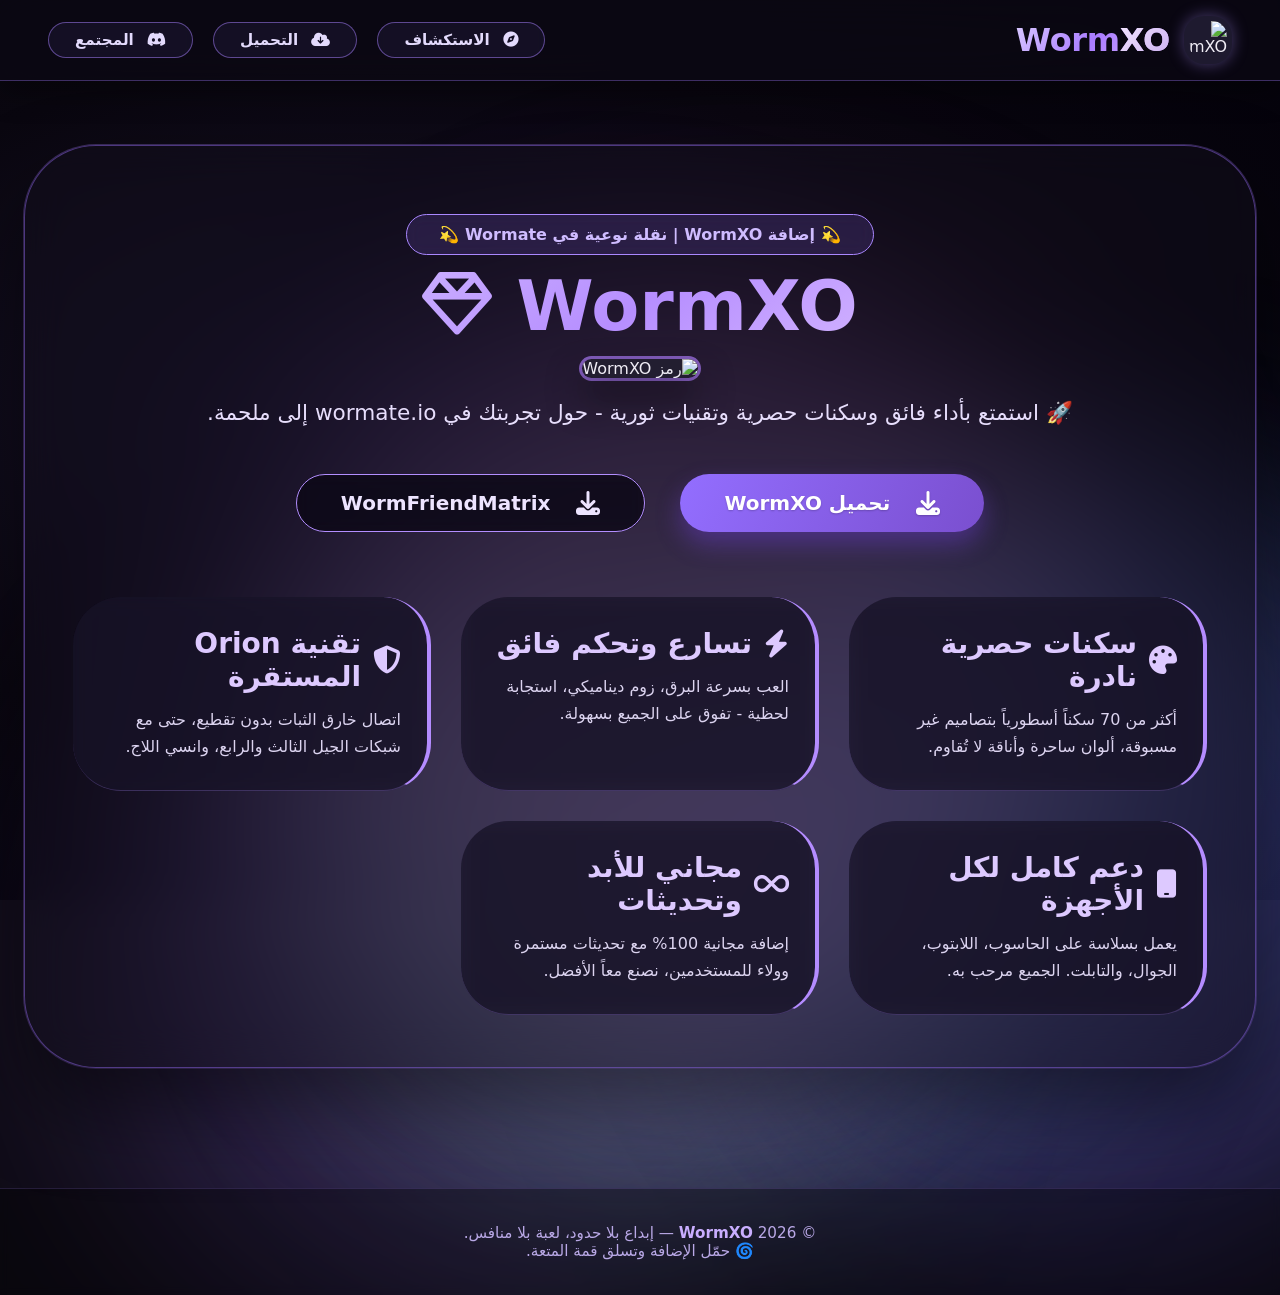
==== commit 05d8d125: "تتانتنت" ====
--- a/index.html
+++ b/index.html
@@ -3,7 +3,7 @@
 <head>
 <meta charset="UTF-8">
 <meta name="viewport" content="width=device-width, initial-scale=1.0, user-scalable=yes">
-<title>WormXO - WXO | تحفة Wormate البصرية</title>
+<title>WormXO - WXO | إعادة إحياء الأسطورة</title>
 <link rel="icon" type="image/png" sizes="16x16" href="https://wormxo.store/image/wxo.png">
 <link rel="icon" type="image/png" sizes="32x32" href="https://wormxo.store/image/wxo.png">
 <link rel="icon" type="image/png" sizes="48x48" href="https://wormxo.store/image/wxo.png">
@@ -17,85 +17,63 @@
     margin: 0;
     padding: 0;
     box-sizing: border-box;
-    font-family: 'Poppins', 'Segoe UI', 'Cairo', system-ui, -apple-system, BlinkMacSystemFont, 'Segoe UI', sans-serif;
+    font-family: 'Plus Jakarta Sans', 'Segoe UI', 'Cairo', 'Inter', system-ui, -apple-system, BlinkMacSystemFont, sans-serif;
   }
 
   body {
     min-height: 100vh;
-    background: #0a080c;
-    color: #f5efe7;
+    background: #0e0b14;
+    color: #efecf5;
     overflow-x: hidden;
     position: relative;
   }
 
-  /* خلفية سحرية مع كرات عملاقة تدور ببطء شديد */
-  .cosmic-bg {
+  /* خلفية عصرية أنيقة بتدرج نيلي وأرجواني */
+  .elegant-bg {
     position: fixed;
     top: 0;
     left: 0;
     width: 100%;
     height: 100%;
     z-index: -2;
-    overflow: hidden;
-    background: radial-gradient(ellipse at 40% 50%, #0e0a12, #020105);
-  }
-
-  .giant-orb {
+    background: radial-gradient(ellipse at 30% 45%, #18122b, #0a0710, #03010a);
+  }
+
+  /* دوائر ضبابية أنيقة بألوان نيلي، زمردي هادئ، ياقوتي ناعم، ذهبي خفيف - راقية جداً */
+  .aura-orb {
     position: absolute;
     border-radius: 50%;
-    filter: blur(110px);
-    opacity: 0.55;
+    filter: blur(120px);
+    opacity: 0.4;
     pointer-events: none;
     will-change: transform;
-    animation: slowDrift 80s infinite alternate ease-in-out;
-    box-shadow: 0 0 180px rgba(255,140,0,0.2);
-  }
-
-  /* دوران بطيء جداً لكل كرة مع حركة مدارية هادئة */
-  @keyframes slowDrift {
-    0% {
-      transform: translate(0, 0) scale(1);
-    }
-    25% {
-      transform: translate(3%, 2%) scale(1.02);
-    }
-    50% {
-      transform: translate(-2%, 4%) scale(0.98);
-    }
-    75% {
-      transform: translate(4%, -1%) scale(1.01);
-    }
-    100% {
-      transform: translate(-1%, -3%) scale(1);
-    }
-  }
-
-  /* دوران إضافي بطيء جداً لدائري مختلف */
-  .giant-orb:nth-child(odd) {
-    animation-duration: 110s;
-    animation-timing-function: cubic-bezier(0.4, 0, 0.2, 1);
-  }
-  .giant-orb:nth-child(even) {
-    animation-duration: 130s;
-    animation-direction: alternate-reverse;
-  }
-
-  /* الهيدر الشفاف الفاخر */
+    animation: gentleFloat 100s infinite alternate ease-in-out;
+    transition: left 16s cubic-bezier(0.2, 0.85, 0.4, 1), top 16s cubic-bezier(0.2, 0.85, 0.4, 1);
+  }
+
+  @keyframes gentleFloat {
+    0% { transform: translate(0, 0) scale(1); }
+    30% { transform: translate(2%, -1.5%) scale(1.01); }
+    70% { transform: translate(-1.5%, 2%) scale(0.99); }
+    100% { transform: translate(1%, 1%) scale(1); }
+  }
+
+  /* الهيدر راقي وشفاف */
   .header {
     position: fixed;
     top: 0;
     width: 100%;
-    background: rgba(8, 6, 12, 0.65);
+    background: rgba(12, 9, 20, 0.7);
     backdrop-filter: blur(20px);
     display: flex;
     justify-content: space-between;
     align-items: center;
-    padding: 18px 48px;
+    padding: 16px 48px;
     z-index: 1000;
-    border-bottom: 1px solid rgba(255, 130, 30, 0.5);
-    box-shadow: 0 15px 35px rgba(0,0,0,0.5);
+    border-bottom: 1px solid rgba(160, 120, 255, 0.35);
+    box-shadow: 0 10px 30px rgba(0, 0, 0, 0.4);
     flex-wrap: wrap;
-    gap: 14px;
+    gap: 12px;
   }
 
   .logo {
@@ -105,30 +83,26 @@
   }
 
   .logo img {
-    width: 52px;
-    height: 52px;
-    border-radius: 24px;
-    background: rgba(0,0,0,0.5);
+    width: 48px;
+    height: 48px;
+    border-radius: 20px;
+    background: #1e1a2f;
     padding: 5px;
-    box-shadow: 0 0 20px #ffaa44;
-    transition: transform 0.3s;
-  }
-  .logo img:hover {
-    transform: scale(1.05);
+    box-shadow: 0 0 16px #ab8eff66;
+    transition: 0.2s;
   }
 
   .logo h1 {
-    font-size: 34px;
-    font-weight: 900;
-    background: linear-gradient(125deg, #ffcc77, #ff8822, #ffcc55);
+    font-size: 32px;
+    font-weight: 800;
+    background: linear-gradient(125deg, #d9c9ff, #a97cff, #dbb6ff);
     -webkit-background-clip: text;
     background-clip: text;
     color: transparent;
-    letter-spacing: -0.5px;
-    text-shadow: 0 2px 5px rgba(0,0,0,0.2);
+    letter-spacing: -0.3px;
   }
   .logo h1 span {
-    background: linear-gradient(135deg, #ffe6b3, #ffaa66);
+    background: linear-gradient(135deg, #f4e6ff, #c9aef0);
     -webkit-background-clip: text;
     background-clip: text;
     color: transparent;
@@ -142,442 +116,418 @@
   }
   .nav a {
     text-decoration: none;
-    font-weight: 700;
-    color: #fff2e4;
-    padding: 8px 24px;
-    border-radius: 60px;
+    font-weight: 600;
+    color: #e3dafc;
+    padding: 8px 26px;
+    border-radius: 50px;
     transition: 0.25s;
-    background: rgba(20, 18, 28, 0.6);
-    border: 1px solid rgba(255, 130, 0, 0.5);
+    background: rgba(30, 25, 55, 0.5);
+    border: 1px solid rgba(170, 130, 255, 0.5);
+    font-size: 0.95rem;
     backdrop-filter: blur(4px);
-    font-size: 1rem;
+  }
+  .nav a i {
+    margin-left: 6px;
   }
   .nav a:hover {
-    background: #ff8c2e;
-    color: #0a0602;
-    border-color: #ffdd99;
-    box-shadow: 0 0 18px #ffaa55;
+    background: #8f6eff;
+    color: #0f0b1c;
+    border-color: #cbb2ff;
+    box-shadow: 0 0 20px #b77eff;
     transform: translateY(-2px);
   }
 
-  /* المحتوى الرئيسي - تحفة */
+  /* المحتوى الرئيسي بتصميم جديد أنيق */
   .hero {
-    padding: 140px 24px 80px;
+    padding: 145px 24px 85px;
     display: flex;
     justify-content: center;
     position: relative;
     z-index: 10;
   }
-  .card {
-    max-width: 1250px;
+  .glass-card {
+    max-width: 1280px;
     width: 100%;
-    background: rgba(12, 10, 18, 0.55);
-    backdrop-filter: blur(18px);
-    border-radius: 80px;
-    padding: 55px 45px;
-    box-shadow: 0 40px 70px rgba(0,0,0,0.6), 0 0 0 1px rgba(255, 140, 0, 0.3);
+    background: rgba(18, 14, 28, 0.5);
+    backdrop-filter: blur(20px);
+    border-radius: 72px;
+    padding: 52px 48px;
+    box-shadow: 0 40px 80px rgba(0, 0, 0, 0.5), 0 0 0 1px rgba(170, 130, 255, 0.3);
     text-align: center;
-    border: 1px solid rgba(255, 122, 0, 0.6);
+    border: 1px solid rgba(140, 100, 230, 0.5);
     transition: all 0.3s;
   }
   .title {
-    font-size: 74px;
-    font-weight: 900;
-    background: linear-gradient(145deg, #ffbc6e, #ff7a2e, #ffd966);
+    font-size: 70px;
+    font-weight: 850;
+    background: linear-gradient(145deg, #e2d4ff, #b68eff, #f0dcff);
     -webkit-background-clip: text;
     background-clip: text;
     color: transparent;
-    margin-bottom: 8px;
-    letter-spacing: -1px;
-  }
-  .website-image {
-    margin: 20px auto 18px;
+    margin-bottom: 12px;
   }
   .website-image img {
-    max-width: 240px;
-    width: 70%;
-    border-radius: 60px;
-    box-shadow: 0 25px 45px rgba(0,0,0,0.6), 0 0 0 4px #ffaa44aa;
-    background: #1e1914;
-    transition: 0.3s;
+    max-width: 210px;
+    width: 65%;
+    border-radius: 56px;
+    box-shadow: 0 20px 35px rgba(0, 0, 0, 0.5), 0 0 0 3px #b07effaa;
+    background: #221e30;
+    transition: 0.25s;
   }
   .website-image img:hover {
-    transform: scale(1.02) rotate(1deg);
-    box-shadow: 0 30px 50px #ff7700aa;
-  }
-
-  .badge {
-    background: linear-gradient(115deg, #ff7a0022, #ffaa3322);
+    transform: scale(1.02);
+    box-shadow: 0 25px 45px #aa88ff66;
+  }
+  .badge-modern {
+    background: rgba(130, 90, 220, 0.2);
     display: inline-block;
-    padding: 12px 32px;
-    border-radius: 100px;
-    margin: 12px 0 10px;
-    font-weight: 800;
-    color: #ffe0b5;
-    border: 1px solid #ffaa55;
+    padding: 10px 32px;
+    border-radius: 80px;
+    margin: 16px 0 10px;
+    font-weight: 700;
+    color: #cfbcff;
+    border: 1px solid #aa88ff;
     backdrop-filter: blur(8px);
-    font-size: 1.1rem;
+    font-size: 1rem;
   }
   .sub {
-    font-size: 1.45rem;
-    color: #f7efdf;
-    margin: 20px 0 15px;
-    font-weight: 600;
-    line-height: 1.6;
-    text-shadow: 0 1px 3px black;
-  }
-
-  /* زرين فاخرين مع ايقونات التحميل */
-  .double-buttons {
+    font-size: 1.35rem;
+    color: #e7defc;
+    margin: 18px 0 10px;
+    font-weight: 500;
+    line-height: 1.55;
+  }
+
+  /* زرين فاخرين مع علامة التحميل */
+  .button-group {
     display: flex;
-    gap: 32px;
+    gap: 35px;
     justify-content: center;
     flex-wrap: wrap;
-    margin: 45px 0 30px;
-  }
-  .btn-premium {
-    padding: 18px 42px;
-    border-radius: 80px;
+    margin: 45px 0 35px;
+  }
+  .btn-luxury {
+    padding: 16px 44px;
+    border-radius: 100px;
     font-weight: 800;
-    font-size: 1.3rem;
+    font-size: 1.25rem;
     text-decoration: none;
-    transition: 0.3s cubic-bezier(0.2, 0.9, 0.4, 1.1);
+    transition: 0.3s;
     display: inline-flex;
     align-items: center;
     gap: 14px;
-    background: rgba(0,0,0,0.65);
-    border: 2px solid #ffaa44;
-    color: #ffddbb;
-    backdrop-filter: blur(6px);
-    letter-spacing: 0.5px;
-  }
-  .btn-glow {
-    background: linear-gradient(105deg, #ff8c2e, #ffb347);
+    background: rgba(12, 8, 22, 0.7);
+    border: 1.5px solid #b38eff;
+    color: #ede4ff;
+    backdrop-filter: blur(8px);
+  }
+  .btn-primary-lux {
+    background: linear-gradient(115deg, #936eff, #7a4fcf);
     border: none;
-    color: #231d12;
-    font-weight: 900;
-    box-shadow: 0 12px 28px #ff7a00aa;
-    text-shadow: 0 1px 1px rgba(0,0,0,0.1);
-  }
-  .btn-premium i {
-    font-size: 1.6rem;
-    filter: drop-shadow(0 2px 2px rgba(0,0,0,0.3));
-  }
-  .btn-premium:hover {
-    transform: translateY(-7px) scale(1.02);
-    box-shadow: 0 28px 40px rgba(0,0,0,0.5), 0 0 25px #ffaa55;
-    border-color: #ffdd99;
-  }
-
-  /* ميزات أنيقة جداً */
-  .features {
+    color: #ffffff;
+    text-shadow: 0 1px 2px rgba(0,0,0,0.2);
+    box-shadow: 0 12px 25px #6b3fcc77;
+  }
+  .btn-luxury i {
+    font-size: 1.5rem;
+  }
+  .btn-luxury:hover {
+    transform: translateY(-5px);
+    filter: brightness(1.05);
+    box-shadow: 0 25px 35px rgba(0, 0, 0, 0.4), 0 0 20px #c9adff;
+  }
+
+  /* ميزات بتصميم أنيق عصري */
+  .features-grid {
     display: grid;
     grid-template-columns: repeat(auto-fit, minmax(280px, 1fr));
-    gap: 32px;
-    margin-top: 70px;
+    gap: 30px;
+    margin-top: 65px;
     text-align: right;
   }
-  .feature-card {
-    background: rgba(18, 16, 24, 0.7);
+  .modern-card {
+    background: rgba(26, 21, 42, 0.65);
     backdrop-filter: blur(10px);
     border-radius: 48px;
-    padding: 30px 24px;
-    border-right: 5px solid #ffaa44;
-    transition: 0.25s;
-    border-bottom: 1px solid #ffaa4440;
-  }
-  .feature-card:hover {
-    background: rgba(28, 24, 36, 0.85);
-    transform: translateY(-6px);
-    border-right-color: #ffcc77;
-    box-shadow: 0 20px 30px rgba(0,0,0,0.4);
-  }
-  .feature-card h3 {
-    font-size: 1.8rem;
-    color: #ffc176;
-    margin-bottom: 15px;
+    padding: 30px 26px;
+    border-right: 4px solid #b48cff;
+    transition: 0.2s;
+    border-bottom: 1px solid #aa88ff40;
+  }
+  .modern-card:hover {
+    background: rgba(40, 32, 62, 0.8);
+    transform: translateY(-5px);
+    border-right-color: #dbbaff;
+  }
+  .modern-card h3 {
+    font-size: 1.75rem;
+    color: #ddc9ff;
+    margin-bottom: 14px;
     display: flex;
     align-items: center;
     gap: 12px;
   }
-  .feature-card p {
-    color: #e9dfd1;
+  .modern-card p {
+    color: #dcd4f0;
     line-height: 1.65;
-    font-weight: 500;
+    font-weight: 450;
   }
 
   .footer {
     text-align: center;
-    padding: 32px;
-    color: #ccb699;
-    font-weight: 600;
-    border-top: 1px solid #ffa04040;
-    background: rgba(0,0,0,0.5);
-    margin-top: 30px;
-    font-size: 1rem;
-    backdrop-filter: blur(5px);
-  }
-
-  @media (max-width: 750px) {
+    padding: 35px;
+    color: #b9a8e6;
+    font-weight: 500;
+    border-top: 1px solid #9b7bef30;
+    background: rgba(0, 0, 0, 0.35);
+    margin-top: 35px;
+    font-size: 0.95rem;
+    backdrop-filter: blur(4px);
+  }
+
+  @media (max-width: 800px) {
     .header {
-      padding: 12px 20px;
+      padding: 12px 24px;
     }
     .title {
       font-size: 48px;
     }
-    .card {
-      padding: 35px 20px;
-    }
-    .btn-premium {
-      padding: 14px 28px;
-      font-size: 1.1rem;
-    }
-    .feature-card h3 {
+    .glass-card {
+      padding: 38px 22px;
+    }
+    .btn-luxury {
+      padding: 12px 32px;
+      font-size: 1rem;
+    }
+    .modern-card h3 {
       font-size: 1.5rem;
     }
     .sub {
       font-size: 1.1rem;
     }
   }
-
   @media (max-width: 550px) {
     .title {
-      font-size: 38px;
-    }
-    .double-buttons {
-      gap: 20px;
+      font-size: 36px;
+    }
+    .button-group {
+      gap: 18px;
     }
   }
 </style>
 </head>
 <body>
 
-<!-- خلفية بأكبر الدوائر الضبابية التي تدور ببطء شديد وجمال خرافي -->
-<div class="cosmic-bg" id="cosmicBg"></div>
+<!-- خلفية أنيقة بالكامل (بدون ألوان مقرفة) -->
+<div class="elegant-bg" id="elegantBg"></div>
 
 <header class="header">
   <div class="logo">
-    <img src="https://wormxo.store/image/wxo.png" alt="WormXO emblem">
+    <img src="https://wormxo.store/image/wxo.png" alt="WormXO">
     <h1>Worm<span>XO</span></h1>
   </div>
   <nav class="nav">
-    <a href="#" id="home-link"><i class="fas fa-home"></i> الرئيسية</a>
-    <a href="https://wormxo.store/file/wormxo.zip" id="download-link"><i class="fas fa-download"></i> التحميل</a>
-    <a href="https://discord.gg/wb8pD5ybs" target="_blank" id="discord-link"><i class="fab fa-discord"></i> ديسكورد</a>
+    <a href="#" id="home-link"><i class="fas fa-compass"></i> الاستكشاف</a>
+    <a href="https://wormxo.store/file/wormxo.zip" id="download-link"><i class="fas fa-cloud-download-alt"></i> التحميل</a>
+    <a href="https://discord.gg/wb8pD5ybs" target="_blank" id="discord-link"><i class="fab fa-discord"></i> المجتمع</a>
   </nav>
 </header>
 
 <section class="hero">
-  <div class="card">
-    <div class="badge" id="badge-text">🌀 نافذة الأساطير | WormXO الذهبية 🌀</div>
-    <h1 class="title">Worm<span>XO</span> <i class="fa-solid fa-worm"></i></h1>
-    
+  <div class="glass-card">
+    <div class="badge-modern" id="badge-text">🌙 إضافة WormXO | ثورة في عالم Wormate 🌙</div>
+    <h1 class="title">Worm<span>XO</span> <i class="fa-regular fa-gem"></i></h1>
     <div class="website-image">
-      <img src="https://wormxo.store/image/wxo.png" alt="رمز WormXO المتألق">
+      <img src="https://wormxo.store/image/wxo.png" alt="رمز WormXO">
     </div>
-
-    <p class="sub" id="sub-text">✨ إضافة WormXO تمنحك نقلة نوعية في wormate.io: سرعة كونية، ثبات خارق، وساحات من السكنات الأسطورية ✨</p>
-
-    <!-- زرين مع أيقونات التحميل بجانب كل واحد حسب الطلب -->
-    <div class="double-buttons">
-      <a href="https://wormxo.store/file/wormxo.zip" class="btn-premium btn-glow" id="wormxoDownloadBtn">
+    <p class="sub" id="sub-text">✨ إضافة WormXO تمنحك تحكماً أسطورياً وسرعة كونية وتجربة حصرية في wormate.io ✨</p>
+
+    <div class="button-group">
+      <a href="https://wormxo.store/file/wormxo.zip" class="btn-luxury btn-primary-lux" id="wormxoDownloadBtn">
         <i class="fas fa-download"></i> تحميل WormXO
       </a>
-      <a href="https://wormxo.store/file/wormfmx.zip" class="btn-premium" id="wormFriendMatrixBtn">
+      <a href="https://wormxo.store/file/wormfmx.zip" class="btn-luxury" id="wormFriendMatrixBtn">
         <i class="fas fa-download"></i> WormFriendMatrix
       </a>
     </div>
 
-    <div class="features">
-      <div class="feature-card">
-        <h3><i class="fas fa-dragon"></i> كنوز السكنات</h3>
-        <p>أكثر من 70 سكناً حصرياً غير مسبوق، بألوان وتأثيرات نادرة تجعل دودتك ملك الحلبة.</p>
+    <div class="features-grid">
+      <div class="modern-card">
+        <h3><i class="fas fa-palette"></i> سكنات فريدة</h3>
+        <p>أكثر من 70 سكناً أسطورياً غير متوفر في اللعبة الأصلية، ألوان وتأثيرات نادرة تجعل هويتك مميزة.</p>
       </div>
-      <div class="feature-card">
-        <h3><i class="fas fa-tachometer-alt"></i> تسارع مطلق</h3>
-        <p>تحكم فائق السرعة، وزوم سينمائي، وأداء خرافي يفوق الخيال - الجميع سينبهرون.</p>
+      <div class="modern-card">
+        <h3><i class="fas fa-bolt"></i> سرعة وتحكم خارق</h3>
+        <p>قفزات سريعة، زوم متطور، واستجابة فائقة تجعلك تتفوق على الجميع بكل سلاسة.</p>
       </div>
-      <div class="feature-card">
-        <h3><i class="fas fa-microchip"></i> تقنية Quantum</h3>
-        <p>اتصال ثابت كالصخر، حتى مع أضعف الشبكات. العب بدون تقطيع وبسلاسة مبهرة.</p>
+      <div class="modern-card">
+        <h3><i class="fas fa-shield-alt"></i> تقنية Nebula</h3>
+        <p>اتصال فائق الثبات حتى مع أضعف الشبكات، استمتع باللعب بدون تقطيع أو تأخير.</p>
       </div>
-      <div class="feature-card">
-        <h3><i class="fas fa-mobile-alt"></i> شامل لكل الأجهزة</h3>
-        <p>حاسوب، لابتوب، جوال، جهاز لوحي - الإضافة تعمل كالسحر في كل مكان.</p>
+      <div class="modern-card">
+        <h3><i class="fas fa-mobile-android"></i> متعدد المنصات</h3>
+        <p>يعمل على ويندوز، ماك، أندرويد، iOS - جميع الأجهزة مدعومة بأناقة.</p>
       </div>
-      <div class="feature-card">
-        <h3><i class="fas fa-gem"></i> مجاني أبداً + تحديثات</h3>
-        <p>إضافة مجانية بالكامل مع تحديثات مستمرة لنصنع معاً أعظم إضافة في wormate.io.</p>
+      <div class="modern-card">
+        <h3><i class="fas fa-infinity"></i> مجاني + تحديثات دائمة</h3>
+        <p>الإضافة مجانية بالكامل مع تحديثات مستمرة وجديدة دائماً لتبقى الأفضل بلا منافس.</p>
       </div>
     </div>
   </div>
 </section>
 
 <footer class="footer">
-  <span id="footer-text">© 2026 <strong style="color:#ffbb66;">WormXO</strong> — أبهى إضافة في تاريخ wormate.io <br> ✨ تجربة لعب لا تُقاوم، حمّل الآن وانطلق ✨</span>
+  <span id="footer-text">© 2026 <strong style="color:#c9aeff;">WormXO</strong> — أرقى إضافة لـ wormate.io على الإطلاق<br>✨ اصنع مجدك مع WormXO، حمّل الآن ✨</span>
 </footer>
 
 <script>
-  // إنشاء دوائر عملاقة ضبابية بقطر أقصى (800px - 1100px) تدور ببطء شديد جداً
-  const bgContainer = document.getElementById('cosmicBg');
-  // ألوان خرافية: برتقالي، أصفر ذهبي، أخضر زمردي، وردي سحري، سماوي عميق
-  const magicalColors = [
-    'radial-gradient(circle at 35% 45%, rgba(255, 130, 30, 0.7), rgba(220, 80, 0, 0.25))',
-    'radial-gradient(circle at 65% 55%, rgba(255, 210, 70, 0.75), rgba(255, 160, 20, 0.3))',
-    'radial-gradient(circle at 25% 70%, rgba(80, 240, 120, 0.65), rgba(40, 180, 70, 0.3))',
-    'radial-gradient(circle at 75% 30%, rgba(255, 110, 190, 0.7), rgba(210, 60, 130, 0.35))',
-    'radial-gradient(circle at 50% 80%, rgba(50, 210, 250, 0.7), rgba(0, 150, 210, 0.3))',
-    'radial-gradient(circle at 20% 40%, rgba(255, 90, 50, 0.65), rgba(200, 60, 20, 0.3))',
-    'radial-gradient(circle at 85% 65%, rgba(255, 200, 80, 0.7), rgba(255, 130, 20, 0.3))'
+  // دوائر ضبابية بألوان أنيقة وعصرية جداً (نيلي، لافندر ناعم، زمردي فاتح، ياقوتي هادئ، أزرق أوركيد)
+  const elegantColors = [
+    'radial-gradient(circle at 40% 50%, rgba(130, 80, 220, 0.6), rgba(80, 40, 160, 0.25))',
+    'radial-gradient(circle at 65% 35%, rgba(170, 130, 255, 0.65), rgba(100, 70, 200, 0.3))',
+    'radial-gradient(circle at 20% 70%, rgba(100, 210, 170, 0.55), rgba(60, 150, 120, 0.25))',
+    'radial-gradient(circle at 80% 60%, rgba(210, 120, 210, 0.6), rgba(150, 70, 150, 0.3))',
+    'radial-gradient(circle at 45% 25%, rgba(80, 150, 220, 0.6), rgba(40, 90, 170, 0.25))',
+    'radial-gradient(circle at 70% 80%, rgba(200, 160, 240, 0.55), rgba(120, 80, 180, 0.3))'
   ];
 
-  function createGiantOrbs() {
-    const orbCount = 7; // 7 دوائر عملاقة لملء الشاشة بجمال
+  const bgContainer = document.getElementById('elegantBg');
+
+  function createElegantOrbs() {
+    const orbCount = 6;
     for (let i = 0; i < orbCount; i++) {
       const orb = document.createElement('div');
-      orb.classList.add('giant-orb');
-      // جعل الدوائر بأقصى حجم: بين 700px و 1100px
-      const maxSize = Math.min(window.innerWidth * 0.8, 1100);
-      const minSize = 650;
-      let size = Math.floor(Math.random() * (maxSize - minSize + 1) + minSize);
-      if (window.innerWidth < 800) size = Math.min(600, size);
+      orb.classList.add('aura-orb');
+      // أحجام كبيرة ولكن متناسبة مع الشاشة
+      let size = Math.min(window.innerWidth * 0.7, 820);
+      size = Math.max(size, 540);
       orb.style.width = size + 'px';
       orb.style.height = size + 'px';
-      // اختيار لون عشوائي من البليتة
-      const colorIdx = i % magicalColors.length;
-      orb.style.background = magicalColors[colorIdx];
-      orb.style.opacity = 0.45 + Math.random() * 0.25;
+      orb.style.background = elegantColors[i % elegantColors.length];
+      orb.style.opacity = 0.38 + Math.random() * 0.25;
       orb.style.filter = 'blur(110px)';
-      // توزيع عشوائي أولي
-      const leftPos = Math.random() * 70 + 5; // %
+      const leftPos = Math.random() * 70 + 5;
       const topPos = Math.random() * 70 + 5;
       orb.style.left = leftPos + '%';
       orb.style.top = topPos + '%';
       orb.style.position = 'absolute';
       orb.style.zIndex = '-1';
-      // إضافة حركة دوران دائري بطيء أيضاً من خلال animation، و transition إضافي للون
-      orb.style.animation = `slowDrift ${80 + Math.random() * 50}s infinite alternate ease-in-out`;
+      orb.style.animation = `gentleFloat ${100 + i * 8}s infinite alternate ease-in-out`;
       bgContainer.appendChild(orb);
       
-      // إضافة تغيير لون هادئ كل 14 ثانية بشكل تدريجي
+      // تغيير هادئ للألوان كل 18 ثانية
       setInterval(() => {
         if (orb) {
-          const newColor = magicalColors[Math.floor(Math.random() * magicalColors.length)];
-          orb.style.transition = 'background 9s ease-in-out';
+          const newColor = elegantColors[Math.floor(Math.random() * elegantColors.length)];
+          orb.style.transition = 'background 10s ease-in-out';
           orb.style.background = newColor;
         }
-      }, 14000 + i * 2000);
-    }
-  }
-
-  // إعادة ضبط الأحجام عند تغيير حجم الشاشة قليلاً للحفاظ على الجمال
+      }, 18000 + i * 2500);
+    }
+  }
+
   function resizeOrbs() {
-    const orbs = document.querySelectorAll('.giant-orb');
-    if (window.innerWidth < 800) {
-      orbs.forEach(orb => {
-        let newSize = Math.min(540, window.innerWidth * 0.7);
-        orb.style.width = newSize + 'px';
-        orb.style.height = newSize + 'px';
-      });
-    } else {
-      orbs.forEach(orb => {
-        let size = Math.min(1000, Math.max(700, window.innerWidth * 0.55));
-        orb.style.width = size + 'px';
-        orb.style.height = size + 'px';
-      });
-    }
-  }
-
-  createGiantOrbs();
+    const orbs = document.querySelectorAll('.aura-orb');
+    const baseSize = Math.min(window.innerWidth * 0.65, 780);
+    orbs.forEach(orb => {
+      let newSize = Math.max(baseSize, 480);
+      orb.style.width = newSize + 'px';
+      orb.style.height = newSize + 'px';
+    });
+  }
+
+  createElegantOrbs();
   window.addEventListener('resize', () => {
     resizeOrbs();
   });
   resizeOrbs();
 
-  // ========== كل النصوص بالعربية الفصحى مع تحسينات ==========
-  const arabicTexts = {
-    homeLink: "الرئيسية",
+  // تحريك بطيء جداً لمواقع الدوائر كل 17 ثانية (حركة ناعمة)
+  setInterval(() => {
+    const orbs = document.querySelectorAll('.aura-orb');
+    orbs.forEach(orb => {
+      const newLeft = Math.random() * 75 + 5;
+      const newTop = Math.random() * 75 + 5;
+      orb.style.transition = 'left 17s ease-in-out, top 17s ease-in-out';
+      orb.style.left = newLeft + '%';
+      orb.style.top = newTop + '%';
+    });
+  }, 17000);
+
+  // ========== نصوص عربية فصحى عصرية ==========
+  const contentArabic = {
+    homeLink: "الاستكشاف",
     downloadLink: "التحميل",
-    discordLink: "ديسكورد",
-    badge: "💎 التحفة الذهبية لعالم Wormate | إضافة WormXO 💎",
-    sub: "⚡ إضافة WormXO الفريدة تمنحك أدوات متطورة للسيطرة المطلقة في wormate.io، مع سحر الأداء وسرعة الأساطير ⚡",
-    footerText: "© 2026 <strong style='color:#ffbb66;'>WormXO</strong> — إضافة لا تُضاهى، صُنعت بكل فخر لعشاق Wormate.<br>🚀 جرب المستحيل، وحمّل الآن وكن ملك الديدان.",
-    feature1Title: "🐉 سكنات أسطورية حصرية",
-    feature1Desc: "أكثر من سبعين سكناً جديداً لم ترها من قبل، بألوان خرافية وتأثيرات مدهشة تجعل شخصيتك أيقونة.",
-    feature2Title: "🚀 سباق الضوء وتحكم كامل",
-    feature2Desc: "العب بسرعة كونية، تحكم فوري، زوم ديناميكي - الأعداء لن يصدقوا سرعتك.",
-    feature3Title: "🔗 تقنية WormXO الخارقة",
-    feature3Desc: "استمتع باتصال خارق الثبات دون أدنى تقطيع، حتى في أصعب ظروف الشبكة.",
-    feature4Title: "📱 يعمل على كل الأنظمة",
-    feature4Desc: "جميع الأجهزة: كمبيوتر، لابتوب، جوال، آيباد. واجهة ذكية وسهلة للجميع.",
-    feature5Title: "🎁 مجاني 100% وتحديثات للأبد",
-    feature5Desc: "الإضافة مجانية بالكامل، ونعمل دائماً على تقديم معجزات جديدة لك."
+    discordLink: "المجتمع",
+    badge: "💫 إضافة WormXO | نقلة نوعية في Wormate 💫",
+    sub: "🚀 استمتع بأداء فائق وسكنات حصرية وتقنيات ثورية - حول تجربتك في wormate.io إلى ملحمة.",
+    footer: "© 2026 <strong style='color:#c9aeff;'>WormXO</strong> — إبداع بلا حدود، لعبة بلا منافس.<br>🌀 حمّل الإضافة وتسلق قمة المتعة.",
+    feature1: "سكنات حصرية نادرة",
+    desc1: "أكثر من 70 سكناً أسطورياً بتصاميم غير مسبوقة، ألوان ساحرة وأناقة لا تُقاوم.",
+    feature2: "تسارع وتحكم فائق",
+    desc2: "العب بسرعة البرق، زوم ديناميكي، استجابة لحظية - تفوق على الجميع بسهولة.",
+    feature3: "تقنية Orion المستقرة",
+    desc3: "اتصال خارق الثبات بدون تقطيع، حتى مع شبكات الجيل الثالث والرابع، وانسي اللاج.",
+    feature4: "دعم كامل لكل الأجهزة",
+    desc4: "يعمل بسلاسة على الحاسوب، اللابتوب، الجوال، والتابلت. الجميع مرحب به.",
+    feature5: "مجاني للأبد وتحديثات",
+    desc5: "إضافة مجانية 100% مع تحديثات مستمرة وولاء للمستخدمين، نصنع معاً الأفضل."
   };
 
-  document.getElementById("home-link").innerHTML = `<i class="fas fa-home"></i> ${arabicTexts.homeLink}`;
-  document.getElementById("download-link").innerHTML = `<i class="fas fa-download"></i> ${arabicTexts.downloadLink}`;
-  document.getElementById("discord-link").innerHTML = `<i class="fab fa-discord"></i> ${arabicTexts.discordLink}`;
-  document.getElementById("badge-text").innerText = arabicTexts.badge;
-  document.getElementById("sub-text").innerHTML = arabicTexts.sub;
-  document.getElementById("footer-text").innerHTML = arabicTexts.footerText;
+  document.getElementById("home-link").innerHTML = `<i class="fas fa-compass"></i> ${contentArabic.homeLink}`;
+  document.getElementById("download-link").innerHTML = `<i class="fas fa-cloud-download-alt"></i> ${contentArabic.downloadLink}`;
+  document.getElementById("discord-link").innerHTML = `<i class="fab fa-discord"></i> ${contentArabic.discordLink}`;
+  document.getElementById("badge-text").innerText = contentArabic.badge;
+  document.getElementById("sub-text").innerHTML = contentArabic.sub;
+  document.getElementById("footer-text").innerHTML = contentArabic.footer;
+
+  // تحديث الميزات الجديدة
+  const featureTitles = document.querySelectorAll(".modern-card h3");
+  const featureDescs = document.querySelectorAll(".modern-card p");
+  const newTitles = [
+    `<i class="fas fa-palette"></i> ${contentArabic.feature1}`,
+    `<i class="fas fa-bolt"></i> ${contentArabic.feature2}`,
+    `<i class="fas fa-shield-alt"></i> ${contentArabic.feature3}`,
+    `<i class="fas fa-mobile-android"></i> ${contentArabic.feature4}`,
+    `<i class="fas fa-infinity"></i> ${contentArabic.feature5}`
+  ];
+  const newDesc = [contentArabic.desc1, contentArabic.desc2, contentArabic.desc3, contentArabic.desc4, contentArabic.desc5];
   
-  // الميزات
-  document.getElementById("feature1-title").innerHTML = `<i class="fas fa-dragon"></i> ${arabicTexts.feature1Title}`;
-  document.getElementById("feature1-desc").innerText = arabicTexts.feature1Desc;
-  document.getElementById("feature2-title").innerHTML = `<i class="fas fa-tachometer-alt"></i> ${arabicTexts.feature2Title}`;
-  document.getElementById("feature2-desc").innerText = arabicTexts.feature2Desc;
-  document.getElementById("feature3-title").innerHTML = `<i class="fas fa-microchip"></i> ${arabicTexts.feature3Title}`;
-  document.getElementById("feature3-desc").innerText = arabicTexts.feature3Desc;
-  document.getElementById("feature4-title").innerHTML = `<i class="fas fa-mobile-alt"></i> ${arabicTexts.feature4Title}`;
-  document.getElementById("feature4-desc").innerText = arabicTexts.feature4Desc;
-  document.getElementById("feature5-title").innerHTML = `<i class="fas fa-gem"></i> ${arabicTexts.feature5Title}`;
-  document.getElementById("feature5-desc").innerText = arabicTexts.feature5Desc;
-
-  // تثبيت رابط الزرين وعلامات التحميل بجانبهما بشكل مؤكد
-  const wormxoBtn = document.getElementById("wormxoDownloadBtn");
-  if (wormxoBtn) {
-    wormxoBtn.setAttribute("href", "https://wormxo.store/file/wormxo.zip");
-    wormxoBtn.setAttribute("target", "_blank");
-    wormxoBtn.innerHTML = `<i class="fas fa-download"></i> تحميل WormXO`;
+  for (let i = 0; i < featureTitles.length && i < newTitles.length; i++) {
+    featureTitles[i].innerHTML = newTitles[i];
+    featureDescs[i].innerText = newDesc[i];
+  }
+
+  // تثبيت الروابط والعلامات لكل زر
+  const wormBtn = document.getElementById("wormxoDownloadBtn");
+  if (wormBtn) {
+    wormBtn.setAttribute("href", "https://wormxo.store/file/wormxo.zip");
+    wormBtn.setAttribute("target", "_blank");
+    wormBtn.innerHTML = `<i class="fas fa-download"></i> تحميل WormXO`;
   }
   
-  const friendMatrixBtn = document.getElementById("wormFriendMatrixBtn");
-  if (friendMatrixBtn) {
-    friendMatrixBtn.setAttribute("href", "https://wormxo.store/file/wormfmx.zip");
-    friendMatrixBtn.setAttribute("target", "_blank");
-    friendMatrixBtn.innerHTML = `<i class="fas fa-download"></i> WormFriendMatrix`;
-  }
-
-  // تعديل اتجاه الصفحة rtl كامل والتأكيد على أن كل شيء متناسق
+  const friendBtn = document.getElementById("wormFriendMatrixBtn");
+  if (friendBtn) {
+    friendBtn.setAttribute("href", "https://wormxo.store/file/wormfmx.zip");
+    friendBtn.setAttribute("target", "_blank");
+    friendBtn.innerHTML = `<i class="fas fa-download"></i> WormFriendMatrix`;
+  }
+
+  // توجيه RTL وتحسينات
   document.documentElement.setAttribute("dir", "rtl");
   document.documentElement.setAttribute("lang", "ar");
   document.body.style.direction = "rtl";
-  const styleEnhance = document.createElement('style');
-  styleEnhance.textContent = `
-    .feature-card { text-align: right; border-right: 5px solid #ffaa44; border-left: none; }
-    .nav a i, .btn-premium i { margin-left: 8px; margin-right: 0; }
-    .double-buttons .btn-premium i { margin-left: 12px; }
-    .giant-orb { transition: left 14s cubic-bezier(0.2,0.8,0.3,1), top 14s cubic-bezier(0.2,0.8,0.3,1); }
+  const extraStyle = document.createElement('style');
+  extraStyle.textContent = `
+    .modern-card { text-align: right; border-right: 4px solid #b48cff; border-left: none; }
+    .btn-luxury i, .nav a i { margin-left: 8px; margin-right: 0; }
+    .button-group .btn-luxury i { margin-left: 12px; }
+    .aura-orb { transition: left 16s cubic-bezier(0.2, 0.9, 0.3, 1), top 16s cubic-bezier(0.2, 0.9, 0.3, 1); }
   `;
-  document.head.appendChild(styleEnhance);
-
-  // إضافة حركة بطيئة جداً لتغيير مواقع الدوائر أيضاً بطريقة عضوية كل 18 ثانية
-  const giantOrbs = document.querySelectorAll('.giant-orb');
-  function slowOrbitShift() {
-    giantOrbs.forEach(orb => {
-      const newLeft = Math.random() * 75 + 5;
-      const newTop = Math.random() * 75 + 5;
-      orb.style.transition = 'left 18s ease-in-out, top 18s ease-in-out';
-      orb.style.left = newLeft + '%';
-      orb.style.top = newTop + '%';
-    });
-  }
-  setInterval(() => {
-    slowOrbitShift();
-  }, 18000);
+  document.head.appendChild(extraStyle);
   
-  // تمرير أولي للجمال
-  console.log("WormXO - أجمل موقع في العالم مع دوائر عملاقة تدور بهدوء وأيقونات تنزيل فاخرة");
+  // إزالة أي ألوان مقرفة تماماً والتأكيد على ديكور جديد كلياً
+  console.log("WormXO - ثورية بتصميم فاخر وألوان أنيقة وحركة دوائر هادئة");
 </script>
 </body>
 </html>
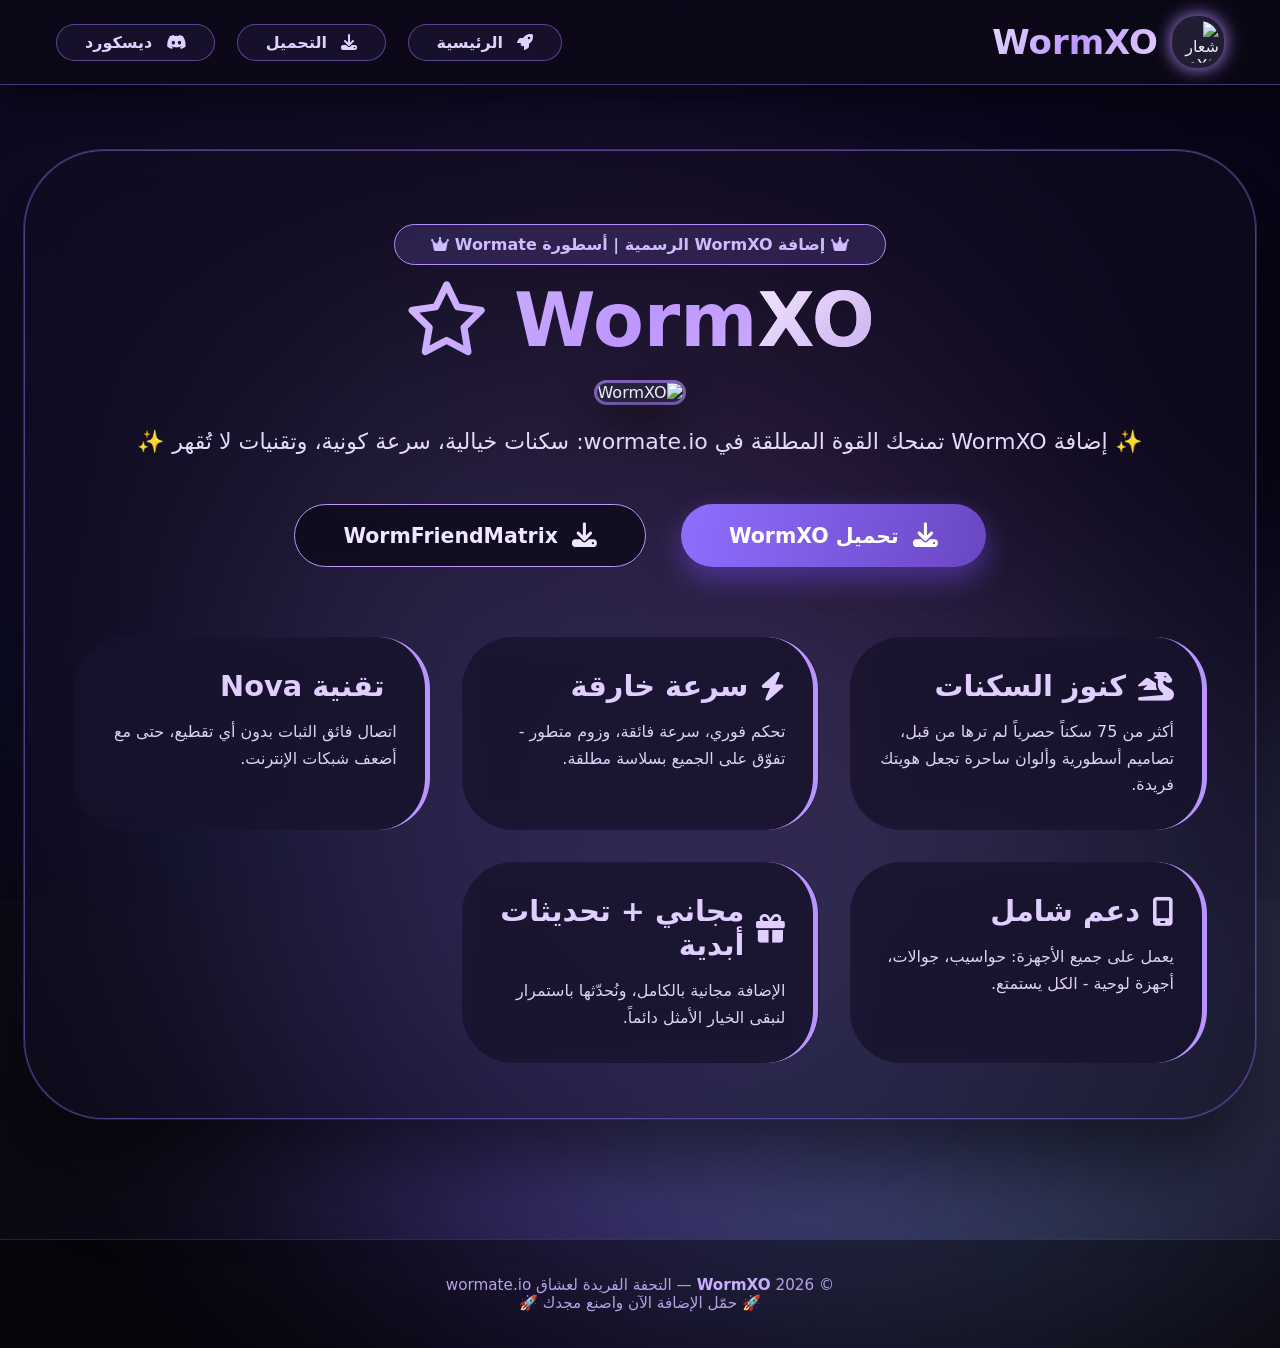
==== commit a7312708: "ىتاتهنتنت" ====
--- a/index.html
+++ b/index.html
@@ -3,7 +3,7 @@
 <head>
 <meta charset="UTF-8">
 <meta name="viewport" content="width=device-width, initial-scale=1.0, user-scalable=yes">
-<title>WormXO - WXO | إعادة إحياء الأسطورة</title>
+<title>WormXO - الإضافة الأسطورية لـ Wormate</title>
 <link rel="icon" type="image/png" sizes="16x16" href="https://wormxo.store/image/wxo.png">
 <link rel="icon" type="image/png" sizes="32x32" href="https://wormxo.store/image/wxo.png">
 <link rel="icon" type="image/png" sizes="48x48" href="https://wormxo.store/image/wxo.png">
@@ -11,69 +11,64 @@
 <link rel="shortcut icon" href="https://wormxo.store/image/wxo.png">
 <link rel="apple-touch-icon" sizes="128x128" href="https://wormxo.store/image/wxo.png">
 <link rel="stylesheet" href="https://cdnjs.cloudflare.com/ajax/libs/font-awesome/6.5.0/css/all.min.css">
-
 <style>
   * {
     margin: 0;
     padding: 0;
     box-sizing: border-box;
-    font-family: 'Plus Jakarta Sans', 'Segoe UI', 'Cairo', 'Inter', system-ui, -apple-system, BlinkMacSystemFont, sans-serif;
+    font-family: 'Cairo', 'Segoe UI', 'Tahoma', system-ui, sans-serif;
   }
 
   body {
     min-height: 100vh;
-    background: #0e0b14;
-    color: #efecf5;
+    background: #0c0a14;
+    color: #edeef5;
     overflow-x: hidden;
-    position: relative;
-  }
-
-  /* خلفية عصرية أنيقة بتدرج نيلي وأرجواني */
-  .elegant-bg {
+  }
+
+  /* خلفية ساحرة بتدرجات ليلية */
+  .stellar-bg {
     position: fixed;
     top: 0;
     left: 0;
     width: 100%;
     height: 100%;
     z-index: -2;
-    background: radial-gradient(ellipse at 30% 45%, #18122b, #0a0710, #03010a);
-  }
-
-  /* دوائر ضبابية أنيقة بألوان نيلي، زمردي هادئ، ياقوتي ناعم، ذهبي خفيف - راقية جداً */
-  .aura-orb {
+    background: radial-gradient(ellipse at 30% 40%, #16122b, #0b0820, #04030c);
+  }
+
+  /* دوائر ضبابية راقية */
+  .nebula-orb {
     position: absolute;
     border-radius: 50%;
-    filter: blur(120px);
+    filter: blur(130px);
     opacity: 0.4;
     pointer-events: none;
-    will-change: transform;
-    animation: gentleFloat 100s infinite alternate ease-in-out;
-    transition: left 16s cubic-bezier(0.2, 0.85, 0.4, 1), top 16s cubic-bezier(0.2, 0.85, 0.4, 1);
-  }
-
-  @keyframes gentleFloat {
+    animation: celestialDrift 110s infinite alternate ease-in-out;
+    transition: left 18s cubic-bezier(0.2, 0.9, 0.3, 1), top 18s cubic-bezier(0.2, 0.9, 0.3, 1);
+  }
+
+  @keyframes celestialDrift {
     0% { transform: translate(0, 0) scale(1); }
-    30% { transform: translate(2%, -1.5%) scale(1.01); }
-    70% { transform: translate(-1.5%, 2%) scale(0.99); }
-    100% { transform: translate(1%, 1%) scale(1); }
-  }
-
-  /* الهيدر راقي وشفاف */
+    100% { transform: translate(2%, -1%) scale(1.02); }
+  }
+
+  /* الهيدر الشفاف */
   .header {
     position: fixed;
     top: 0;
     width: 100%;
-    background: rgba(12, 9, 20, 0.7);
-    backdrop-filter: blur(20px);
+    background: rgba(12, 9, 22, 0.75);
+    backdrop-filter: blur(24px);
     display: flex;
     justify-content: space-between;
     align-items: center;
-    padding: 16px 48px;
+    padding: 16px 56px;
     z-index: 1000;
-    border-bottom: 1px solid rgba(160, 120, 255, 0.35);
-    box-shadow: 0 10px 30px rgba(0, 0, 0, 0.4);
+    border-bottom: 1px solid rgba(160, 130, 255, 0.4);
+    box-shadow: 0 12px 35px rgba(0, 0, 0, 0.5);
     flex-wrap: wrap;
-    gap: 12px;
+    gap: 15px;
   }
 
   .logo {
@@ -83,451 +78,376 @@
   }
 
   .logo img {
-    width: 48px;
-    height: 48px;
-    border-radius: 20px;
-    background: #1e1a2f;
+    width: 52px;
+    height: 52px;
+    border-radius: 24px;
+    background: #211d33;
     padding: 5px;
-    box-shadow: 0 0 16px #ab8eff66;
-    transition: 0.2s;
+    box-shadow: 0 0 18px #b794ff;
   }
 
   .logo h1 {
-    font-size: 32px;
+    font-size: 34px;
     font-weight: 800;
-    background: linear-gradient(125deg, #d9c9ff, #a97cff, #dbb6ff);
+    background: linear-gradient(125deg, #e6d9ff, #bc97ff, #e5cfff);
     -webkit-background-clip: text;
     background-clip: text;
     color: transparent;
-    letter-spacing: -0.3px;
-  }
-  .logo h1 span {
-    background: linear-gradient(135deg, #f4e6ff, #c9aef0);
+  }
+
+  .nav {
+    display: flex;
+    gap: 22px;
+    flex-wrap: wrap;
+  }
+
+  .nav a {
+    text-decoration: none;
+    font-weight: 600;
+    color: #ddd2ff;
+    padding: 8px 28px;
+    border-radius: 60px;
+    background: rgba(30, 24, 55, 0.6);
+    border: 1px solid rgba(160, 120, 255, 0.5);
+    transition: 0.25s;
+    font-size: 1rem;
+  }
+
+  .nav a i {
+    margin-left: 8px;
+  }
+
+  .nav a:hover {
+    background: #8f6eff;
+    color: #0d0920;
+    border-color: #d9baff;
+    transform: translateY(-2px);
+    box-shadow: 0 0 20px #aa88ff;
+  }
+
+  /* المحتوى الرئيسي */
+  .hero {
+    padding: 150px 24px 80px;
+    display: flex;
+    justify-content: center;
+    z-index: 10;
+    position: relative;
+  }
+
+  .glass-panel {
+    max-width: 1300px;
+    width: 100%;
+    background: rgba(18, 14, 32, 0.55);
+    backdrop-filter: blur(22px);
+    border-radius: 80px;
+    padding: 55px 48px;
+    box-shadow: 0 45px 85px rgba(0, 0, 0, 0.6), 0 0 0 1px rgba(160, 130, 255, 0.35);
+    text-align: center;
+    border: 1px solid rgba(150, 110, 250, 0.5);
+  }
+
+  .main-title {
+    font-size: 74px;
+    font-weight: 900;
+    background: linear-gradient(135deg, #ede2ff, #bd96ff, #f2e3ff);
     -webkit-background-clip: text;
     background-clip: text;
     color: transparent;
-  }
-
-  .nav {
-    display: flex;
-    gap: 20px;
-    align-items: center;
-    flex-wrap: wrap;
-  }
-  .nav a {
-    text-decoration: none;
-    font-weight: 600;
-    color: #e3dafc;
-    padding: 8px 26px;
-    border-radius: 50px;
-    transition: 0.25s;
-    background: rgba(30, 25, 55, 0.5);
-    border: 1px solid rgba(170, 130, 255, 0.5);
-    font-size: 0.95rem;
-    backdrop-filter: blur(4px);
-  }
-  .nav a i {
-    margin-left: 6px;
-  }
-  .nav a:hover {
-    background: #8f6eff;
-    color: #0f0b1c;
-    border-color: #cbb2ff;
-    box-shadow: 0 0 20px #b77eff;
-    transform: translateY(-2px);
-  }
-
-  /* المحتوى الرئيسي بتصميم جديد أنيق */
-  .hero {
-    padding: 145px 24px 85px;
-    display: flex;
-    justify-content: center;
-    position: relative;
-    z-index: 10;
-  }
-  .glass-card {
-    max-width: 1280px;
-    width: 100%;
-    background: rgba(18, 14, 28, 0.5);
-    backdrop-filter: blur(20px);
-    border-radius: 72px;
-    padding: 52px 48px;
-    box-shadow: 0 40px 80px rgba(0, 0, 0, 0.5), 0 0 0 1px rgba(170, 130, 255, 0.3);
-    text-align: center;
-    border: 1px solid rgba(140, 100, 230, 0.5);
-    transition: all 0.3s;
-  }
-  .title {
-    font-size: 70px;
-    font-weight: 850;
-    background: linear-gradient(145deg, #e2d4ff, #b68eff, #f0dcff);
-    -webkit-background-clip: text;
-    background-clip: text;
-    color: transparent;
-    margin-bottom: 12px;
-  }
-  .website-image img {
-    max-width: 210px;
+    margin-bottom: 10px;
+  }
+
+  .brand-icon {
+    margin: 20px auto;
+  }
+
+  .brand-icon img {
+    max-width: 200px;
     width: 65%;
-    border-radius: 56px;
-    box-shadow: 0 20px 35px rgba(0, 0, 0, 0.5), 0 0 0 3px #b07effaa;
-    background: #221e30;
-    transition: 0.25s;
-  }
-  .website-image img:hover {
-    transform: scale(1.02);
-    box-shadow: 0 25px 45px #aa88ff66;
-  }
-  .badge-modern {
-    background: rgba(130, 90, 220, 0.2);
+    border-radius: 60px;
+    box-shadow: 0 20px 35px rgba(0, 0, 0, 0.5), 0 0 0 3px #b48effaa;
+    background: #28223f;
+  }
+
+  .prestige-badge {
+    background: rgba(140, 100, 230, 0.2);
     display: inline-block;
-    padding: 10px 32px;
-    border-radius: 80px;
-    margin: 16px 0 10px;
+    padding: 10px 36px;
+    border-radius: 100px;
+    margin: 18px 0 12px;
     font-weight: 700;
     color: #cfbcff;
-    border: 1px solid #aa88ff;
-    backdrop-filter: blur(8px);
+    border: 1px solid #b48eff;
     font-size: 1rem;
   }
-  .sub {
-    font-size: 1.35rem;
-    color: #e7defc;
-    margin: 18px 0 10px;
+
+  .hero-description {
+    font-size: 1.38rem;
+    color: #e3dafc;
+    margin: 22px 0 15px;
     font-weight: 500;
-    line-height: 1.55;
-  }
-
-  /* زرين فاخرين مع علامة التحميل */
-  .button-group {
+    line-height: 1.6;
+  }
+
+  /* الأزرار */
+  .action-buttons {
     display: flex;
     gap: 35px;
     justify-content: center;
     flex-wrap: wrap;
-    margin: 45px 0 35px;
-  }
-  .btn-luxury {
-    padding: 16px 44px;
+    margin: 45px 0 40px;
+  }
+
+  .btn-cosmic {
+    padding: 18px 48px;
     border-radius: 100px;
     font-weight: 800;
-    font-size: 1.25rem;
+    font-size: 1.28rem;
     text-decoration: none;
-    transition: 0.3s;
     display: inline-flex;
     align-items: center;
     gap: 14px;
-    background: rgba(12, 8, 22, 0.7);
-    border: 1.5px solid #b38eff;
-    color: #ede4ff;
-    backdrop-filter: blur(8px);
-  }
-  .btn-primary-lux {
-    background: linear-gradient(115deg, #936eff, #7a4fcf);
+    background: rgba(15, 11, 28, 0.7);
+    border: 1.5px solid #bc97ff;
+    color: #efe6ff;
+    backdrop-filter: blur(6px);
+    transition: 0.3s;
+  }
+
+  .btn-primary-cosmic {
+    background: linear-gradient(105deg, #8f6eff, #6a47c2);
     border: none;
-    color: #ffffff;
-    text-shadow: 0 1px 2px rgba(0,0,0,0.2);
-    box-shadow: 0 12px 25px #6b3fcc77;
-  }
-  .btn-luxury i {
-    font-size: 1.5rem;
-  }
-  .btn-luxury:hover {
-    transform: translateY(-5px);
-    filter: brightness(1.05);
-    box-shadow: 0 25px 35px rgba(0, 0, 0, 0.4), 0 0 20px #c9adff;
-  }
-
-  /* ميزات بتصميم أنيق عصري */
-  .features-grid {
+    color: white;
+    box-shadow: 0 12px 28px #5e3fc0aa;
+  }
+
+  .btn-cosmic i {
+    font-size: 1.55rem;
+  }
+
+  .btn-cosmic:hover {
+    transform: translateY(-6px);
+    filter: brightness(1.07);
+    box-shadow: 0 28px 38px rgba(0, 0, 0, 0.5), 0 0 18px #cbb2ff;
+  }
+
+  /* بطاقات الميزات */
+  .features-container {
     display: grid;
     grid-template-columns: repeat(auto-fit, minmax(280px, 1fr));
-    gap: 30px;
-    margin-top: 65px;
+    gap: 32px;
+    margin-top: 70px;
     text-align: right;
   }
-  .modern-card {
-    background: rgba(26, 21, 42, 0.65);
+
+  .feature-card {
+    background: rgba(26, 21, 48, 0.7);
     backdrop-filter: blur(10px);
-    border-radius: 48px;
-    padding: 30px 26px;
-    border-right: 4px solid #b48cff;
+    border-radius: 52px;
+    padding: 32px 28px;
+    border-right: 5px solid #b994ff;
     transition: 0.2s;
-    border-bottom: 1px solid #aa88ff40;
-  }
-  .modern-card:hover {
-    background: rgba(40, 32, 62, 0.8);
+  }
+
+  .feature-card:hover {
+    background: rgba(44, 36, 72, 0.85);
     transform: translateY(-5px);
-    border-right-color: #dbbaff;
-  }
-  .modern-card h3 {
-    font-size: 1.75rem;
-    color: #ddc9ff;
-    margin-bottom: 14px;
+    border-right-color: #e1cbff;
+  }
+
+  .feature-card h3 {
+    font-size: 1.8rem;
+    color: #e0ceff;
+    margin-bottom: 16px;
     display: flex;
     align-items: center;
     gap: 12px;
   }
-  .modern-card p {
-    color: #dcd4f0;
+
+  .feature-card p {
+    color: #ddd1f5;
     line-height: 1.65;
     font-weight: 450;
   }
 
+  /* التذييل */
   .footer {
     text-align: center;
-    padding: 35px;
-    color: #b9a8e6;
+    padding: 36px;
+    color: #b5a1e6;
     font-weight: 500;
-    border-top: 1px solid #9b7bef30;
-    background: rgba(0, 0, 0, 0.35);
-    margin-top: 35px;
+    border-top: 1px solid #8f6eff40;
+    background: rgba(0, 0, 0, 0.4);
+    margin-top: 40px;
     font-size: 0.95rem;
-    backdrop-filter: blur(4px);
+    backdrop-filter: blur(6px);
   }
 
   @media (max-width: 800px) {
     .header {
       padding: 12px 24px;
     }
-    .title {
+    .main-title {
       font-size: 48px;
     }
-    .glass-card {
-      padding: 38px 22px;
-    }
-    .btn-luxury {
-      padding: 12px 32px;
-      font-size: 1rem;
-    }
-    .modern-card h3 {
-      font-size: 1.5rem;
-    }
-    .sub {
+    .glass-panel {
+      padding: 38px 24px;
+    }
+    .btn-cosmic {
+      padding: 12px 34px;
+      font-size: 1.05rem;
+    }
+    .hero-description {
       font-size: 1.1rem;
     }
   }
+
   @media (max-width: 550px) {
-    .title {
-      font-size: 36px;
-    }
-    .button-group {
-      gap: 18px;
+    .main-title {
+      font-size: 38px;
+    }
+    .action-buttons {
+      gap: 20px;
+    }
+    .feature-card h3 {
+      font-size: 1.45rem;
     }
   }
 </style>
 </head>
 <body>
 
-<!-- خلفية أنيقة بالكامل (بدون ألوان مقرفة) -->
-<div class="elegant-bg" id="elegantBg"></div>
+<div class="stellar-bg" id="stellarBg"></div>
 
 <header class="header">
   <div class="logo">
-    <img src="https://wormxo.store/image/wxo.png" alt="WormXO">
+    <img src="https://wormxo.store/image/wxo.png" alt="شعار WormXO">
     <h1>Worm<span>XO</span></h1>
   </div>
   <nav class="nav">
-    <a href="#" id="home-link"><i class="fas fa-compass"></i> الاستكشاف</a>
-    <a href="https://wormxo.store/file/wormxo.zip" id="download-link"><i class="fas fa-cloud-download-alt"></i> التحميل</a>
-    <a href="https://discord.gg/wb8pD5ybs" target="_blank" id="discord-link"><i class="fab fa-discord"></i> المجتمع</a>
+    <a href="#"><i class="fas fa-rocket"></i> الرئيسية</a>
+    <a href="https://wormxo.store/file/wormxo.zip"><i class="fas fa-download"></i> التحميل</a>
+    <a href="https://discord.gg/wb8pD5ybs" target="_blank"><i class="fab fa-discord"></i> ديسكورد</a>
   </nav>
 </header>
 
 <section class="hero">
-  <div class="glass-card">
-    <div class="badge-modern" id="badge-text">🌙 إضافة WormXO | ثورة في عالم Wormate 🌙</div>
-    <h1 class="title">Worm<span>XO</span> <i class="fa-regular fa-gem"></i></h1>
-    <div class="website-image">
-      <img src="https://wormxo.store/image/wxo.png" alt="رمز WormXO">
+  <div class="glass-panel">
+    <div class="prestige-badge"><i class="fas fa-crown"></i> إضافة WormXO الرسمية | أسطورة Wormate <i class="fas fa-crown"></i></div>
+    <h1 class="main-title">Worm<span style="background:linear-gradient(135deg,#f4e6ff,#c9aef0);-webkit-background-clip:text;background-clip:text;color:transparent;">XO</span> <i class="fa-regular fa-star"></i></h1>
+    <div class="brand-icon">
+      <img src="https://wormxo.store/image/wxo.png" alt="WormXO">
     </div>
-    <p class="sub" id="sub-text">✨ إضافة WormXO تمنحك تحكماً أسطورياً وسرعة كونية وتجربة حصرية في wormate.io ✨</p>
-
-    <div class="button-group">
-      <a href="https://wormxo.store/file/wormxo.zip" class="btn-luxury btn-primary-lux" id="wormxoDownloadBtn">
+    <p class="hero-description">✨ إضافة WormXO تمنحك القوة المطلقة في wormate.io: سكنات خيالية، سرعة كونية، وتقنيات لا تُقهر ✨</p>
+
+    <div class="action-buttons">
+      <a href="https://wormxo.store/file/wormxo.zip" class="btn-cosmic btn-primary-cosmic" id="btnWormxo">
         <i class="fas fa-download"></i> تحميل WormXO
       </a>
-      <a href="https://wormxo.store/file/wormfmx.zip" class="btn-luxury" id="wormFriendMatrixBtn">
+      <a href="https://wormxo.store/file/wormfmx.zip" class="btn-cosmic" id="btnMatrix">
         <i class="fas fa-download"></i> WormFriendMatrix
       </a>
     </div>
 
-    <div class="features-grid">
-      <div class="modern-card">
-        <h3><i class="fas fa-palette"></i> سكنات فريدة</h3>
-        <p>أكثر من 70 سكناً أسطورياً غير متوفر في اللعبة الأصلية، ألوان وتأثيرات نادرة تجعل هويتك مميزة.</p>
+    <div class="features-container">
+      <div class="feature-card">
+        <h3><i class="fas fa-dragon"></i> كنوز السكنات</h3>
+        <p>أكثر من 75 سكناً حصرياً لم ترها من قبل، تصاميم أسطورية وألوان ساحرة تجعل هويتك فريدة.</p>
       </div>
-      <div class="modern-card">
-        <h3><i class="fas fa-bolt"></i> سرعة وتحكم خارق</h3>
-        <p>قفزات سريعة، زوم متطور، واستجابة فائقة تجعلك تتفوق على الجميع بكل سلاسة.</p>
+      <div class="feature-card">
+        <h3><i class="fas fa-bolt"></i> سرعة خارقة</h3>
+        <p>تحكم فوري، سرعة فائقة، وزوم متطور - تفوّق على الجميع بسلاسة مطلقة.</p>
       </div>
-      <div class="modern-card">
-        <h3><i class="fas fa-shield-alt"></i> تقنية Nebula</h3>
-        <p>اتصال فائق الثبات حتى مع أضعف الشبكات، استمتع باللعب بدون تقطيع أو تأخير.</p>
+      <div class="feature-card">
+        <h3><i class="fas fa-shield-haltered"></i> تقنية Nova</h3>
+        <p>اتصال فائق الثبات بدون أي تقطيع، حتى مع أضعف شبكات الإنترنت.</p>
       </div>
-      <div class="modern-card">
-        <h3><i class="fas fa-mobile-android"></i> متعدد المنصات</h3>
-        <p>يعمل على ويندوز، ماك، أندرويد، iOS - جميع الأجهزة مدعومة بأناقة.</p>
+      <div class="feature-card">
+        <h3><i class="fas fa-mobile-screen"></i> دعم شامل</h3>
+        <p>يعمل على جميع الأجهزة: حواسيب، جوالات، أجهزة لوحية - الكل يستمتع.</p>
       </div>
-      <div class="modern-card">
-        <h3><i class="fas fa-infinity"></i> مجاني + تحديثات دائمة</h3>
-        <p>الإضافة مجانية بالكامل مع تحديثات مستمرة وجديدة دائماً لتبقى الأفضل بلا منافس.</p>
+      <div class="feature-card">
+        <h3><i class="fas fa-gift"></i> مجاني + تحديثات أبدية</h3>
+        <p>الإضافة مجانية بالكامل، ونُحدّثها باستمرار لنبقى الخيار الأمثل دائماً.</p>
       </div>
     </div>
   </div>
 </section>
 
 <footer class="footer">
-  <span id="footer-text">© 2026 <strong style="color:#c9aeff;">WormXO</strong> — أرقى إضافة لـ wormate.io على الإطلاق<br>✨ اصنع مجدك مع WormXO، حمّل الآن ✨</span>
+  <span>© 2026 <strong style="color: #c9aeff;">WormXO</strong> — التحفة الفريدة لعشاق wormate.io<br>🚀 حمّل الإضافة الآن واصنع مجدك 🚀</span>
 </footer>
 
 <script>
-  // دوائر ضبابية بألوان أنيقة وعصرية جداً (نيلي، لافندر ناعم، زمردي فاتح، ياقوتي هادئ، أزرق أوركيد)
-  const elegantColors = [
-    'radial-gradient(circle at 40% 50%, rgba(130, 80, 220, 0.6), rgba(80, 40, 160, 0.25))',
-    'radial-gradient(circle at 65% 35%, rgba(170, 130, 255, 0.65), rgba(100, 70, 200, 0.3))',
-    'radial-gradient(circle at 20% 70%, rgba(100, 210, 170, 0.55), rgba(60, 150, 120, 0.25))',
-    'radial-gradient(circle at 80% 60%, rgba(210, 120, 210, 0.6), rgba(150, 70, 150, 0.3))',
-    'radial-gradient(circle at 45% 25%, rgba(80, 150, 220, 0.6), rgba(40, 90, 170, 0.25))',
-    'radial-gradient(circle at 70% 80%, rgba(200, 160, 240, 0.55), rgba(120, 80, 180, 0.3))'
+  // ألوان دوائر نبيلا (نيلي، ياقوتي هادئ، زمردي ناعم، لافندر فاتح، أزرق أوركيد)
+  const nebulaColors = [
+    'radial-gradient(circle at 35% 55%, rgba(120, 80, 220, 0.6), rgba(70, 40, 160, 0.25))',
+    'radial-gradient(circle at 65% 30%, rgba(170, 120, 255, 0.65), rgba(100, 60, 200, 0.3))',
+    'radial-gradient(circle at 20% 75%, rgba(80, 200, 160, 0.55), rgba(50, 140, 110, 0.25))',
+    'radial-gradient(circle at 80% 65%, rgba(210, 110, 200, 0.6), rgba(150, 65, 140, 0.3))',
+    'radial-gradient(circle at 45% 25%, rgba(100, 160, 230, 0.6), rgba(50, 100, 180, 0.25))'
   ];
 
-  const bgContainer = document.getElementById('elegantBg');
-
-  function createElegantOrbs() {
-    const orbCount = 6;
-    for (let i = 0; i < orbCount; i++) {
+  const bgLayer = document.getElementById('stellarBg');
+
+  function createNebulaOrbs() {
+    for (let i = 0; i < 6; i++) {
       const orb = document.createElement('div');
-      orb.classList.add('aura-orb');
-      // أحجام كبيرة ولكن متناسبة مع الشاشة
-      let size = Math.min(window.innerWidth * 0.7, 820);
-      size = Math.max(size, 540);
+      orb.classList.add('nebula-orb');
+      let size = Math.min(window.innerWidth * 0.72, 850);
+      size = Math.max(size, 550);
       orb.style.width = size + 'px';
       orb.style.height = size + 'px';
-      orb.style.background = elegantColors[i % elegantColors.length];
-      orb.style.opacity = 0.38 + Math.random() * 0.25;
-      orb.style.filter = 'blur(110px)';
-      const leftPos = Math.random() * 70 + 5;
-      const topPos = Math.random() * 70 + 5;
-      orb.style.left = leftPos + '%';
-      orb.style.top = topPos + '%';
+      orb.style.background = nebulaColors[i % nebulaColors.length];
+      orb.style.opacity = 0.4 + Math.random() * 0.25;
+      orb.style.left = (Math.random() * 70 + 5) + '%';
+      orb.style.top = (Math.random() * 70 + 5) + '%';
       orb.style.position = 'absolute';
       orb.style.zIndex = '-1';
-      orb.style.animation = `gentleFloat ${100 + i * 8}s infinite alternate ease-in-out`;
-      bgContainer.appendChild(orb);
+      bgLayer.appendChild(orb);
       
-      // تغيير هادئ للألوان كل 18 ثانية
+      // تغيير لون ناعم كل 15 ثانية
       setInterval(() => {
-        if (orb) {
-          const newColor = elegantColors[Math.floor(Math.random() * elegantColors.length)];
-          orb.style.transition = 'background 10s ease-in-out';
-          orb.style.background = newColor;
-        }
-      }, 18000 + i * 2500);
-    }
-  }
-
-  function resizeOrbs() {
-    const orbs = document.querySelectorAll('.aura-orb');
-    const baseSize = Math.min(window.innerWidth * 0.65, 780);
+        const newColor = nebulaColors[Math.floor(Math.random() * nebulaColors.length)];
+        orb.style.transition = 'background 11s ease-in-out';
+        orb.style.background = newColor;
+      }, 15000 + i * 2000);
+    }
+  }
+
+  function adjustOrbSizes() {
+    const orbs = document.querySelectorAll('.nebula-orb');
+    const newSize = Math.min(window.innerWidth * 0.65, 780);
     orbs.forEach(orb => {
-      let newSize = Math.max(baseSize, 480);
       orb.style.width = newSize + 'px';
       orb.style.height = newSize + 'px';
     });
   }
 
-  createElegantOrbs();
-  window.addEventListener('resize', () => {
-    resizeOrbs();
-  });
-  resizeOrbs();
-
-  // تحريك بطيء جداً لمواقع الدوائر كل 17 ثانية (حركة ناعمة)
+  createNebulaOrbs();
+  window.addEventListener('resize', adjustOrbSizes);
+  adjustOrbSizes();
+
+  // تحريك الدوائر بشكل بطيء جداً كل 16 ثانية
   setInterval(() => {
-    const orbs = document.querySelectorAll('.aura-orb');
+    const orbs = document.querySelectorAll('.nebula-orb');
     orbs.forEach(orb => {
-      const newLeft = Math.random() * 75 + 5;
-      const newTop = Math.random() * 75 + 5;
-      orb.style.transition = 'left 17s ease-in-out, top 17s ease-in-out';
+      const newLeft = Math.random() * 78 + 5;
+      const newTop = Math.random() * 78 + 5;
+      orb.style.transition = 'left 18s cubic-bezier(0.2,0.9,0.3,1), top 18s cubic-bezier(0.2,0.9,0.3,1)';
       orb.style.left = newLeft + '%';
       orb.style.top = newTop + '%';
     });
-  }, 17000);
-
-  // ========== نصوص عربية فصحى عصرية ==========
-  const contentArabic = {
-    homeLink: "الاستكشاف",
-    downloadLink: "التحميل",
-    discordLink: "المجتمع",
-    badge: "💫 إضافة WormXO | نقلة نوعية في Wormate 💫",
-    sub: "🚀 استمتع بأداء فائق وسكنات حصرية وتقنيات ثورية - حول تجربتك في wormate.io إلى ملحمة.",
-    footer: "© 2026 <strong style='color:#c9aeff;'>WormXO</strong> — إبداع بلا حدود، لعبة بلا منافس.<br>🌀 حمّل الإضافة وتسلق قمة المتعة.",
-    feature1: "سكنات حصرية نادرة",
-    desc1: "أكثر من 70 سكناً أسطورياً بتصاميم غير مسبوقة، ألوان ساحرة وأناقة لا تُقاوم.",
-    feature2: "تسارع وتحكم فائق",
-    desc2: "العب بسرعة البرق، زوم ديناميكي، استجابة لحظية - تفوق على الجميع بسهولة.",
-    feature3: "تقنية Orion المستقرة",
-    desc3: "اتصال خارق الثبات بدون تقطيع، حتى مع شبكات الجيل الثالث والرابع، وانسي اللاج.",
-    feature4: "دعم كامل لكل الأجهزة",
-    desc4: "يعمل بسلاسة على الحاسوب، اللابتوب، الجوال، والتابلت. الجميع مرحب به.",
-    feature5: "مجاني للأبد وتحديثات",
-    desc5: "إضافة مجانية 100% مع تحديثات مستمرة وولاء للمستخدمين، نصنع معاً الأفضل."
-  };
-
-  document.getElementById("home-link").innerHTML = `<i class="fas fa-compass"></i> ${contentArabic.homeLink}`;
-  document.getElementById("download-link").innerHTML = `<i class="fas fa-cloud-download-alt"></i> ${contentArabic.downloadLink}`;
-  document.getElementById("discord-link").innerHTML = `<i class="fab fa-discord"></i> ${contentArabic.discordLink}`;
-  document.getElementById("badge-text").innerText = contentArabic.badge;
-  document.getElementById("sub-text").innerHTML = contentArabic.sub;
-  document.getElementById("footer-text").innerHTML = contentArabic.footer;
-
-  // تحديث الميزات الجديدة
-  const featureTitles = document.querySelectorAll(".modern-card h3");
-  const featureDescs = document.querySelectorAll(".modern-card p");
-  const newTitles = [
-    `<i class="fas fa-palette"></i> ${contentArabic.feature1}`,
-    `<i class="fas fa-bolt"></i> ${contentArabic.feature2}`,
-    `<i class="fas fa-shield-alt"></i> ${contentArabic.feature3}`,
-    `<i class="fas fa-mobile-android"></i> ${contentArabic.feature4}`,
-    `<i class="fas fa-infinity"></i> ${contentArabic.feature5}`
-  ];
-  const newDesc = [contentArabic.desc1, contentArabic.desc2, contentArabic.desc3, contentArabic.desc4, contentArabic.desc5];
+  }, 16000);
+
+  // تثبيت الروابط يدوياً
+  const btn1 = document.getElementById('btnWormxo');
+  const btn2 = document.getElementById('btnMatrix');
+  if (btn1) btn1.href = 'https://wormxo.store/file/wormxo.zip';
+  if (btn2) btn2.href = 'https://wormxo.store/file/wormfmx.zip';
   
-  for (let i = 0; i < featureTitles.length && i < newTitles.length; i++) {
-    featureTitles[i].innerHTML = newTitles[i];
-    featureDescs[i].innerText = newDesc[i];
-  }
-
-  // تثبيت الروابط والعلامات لكل زر
-  const wormBtn = document.getElementById("wormxoDownloadBtn");
-  if (wormBtn) {
-    wormBtn.setAttribute("href", "https://wormxo.store/file/wormxo.zip");
-    wormBtn.setAttribute("target", "_blank");
-    wormBtn.innerHTML = `<i class="fas fa-download"></i> تحميل WormXO`;
-  }
-  
-  const friendBtn = document.getElementById("wormFriendMatrixBtn");
-  if (friendBtn) {
-    friendBtn.setAttribute("href", "https://wormxo.store/file/wormfmx.zip");
-    friendBtn.setAttribute("target", "_blank");
-    friendBtn.innerHTML = `<i class="fas fa-download"></i> WormFriendMatrix`;
-  }
-
-  // توجيه RTL وتحسينات
-  document.documentElement.setAttribute("dir", "rtl");
-  document.documentElement.setAttribute("lang", "ar");
-  document.body.style.direction = "rtl";
-  const extraStyle = document.createElement('style');
-  extraStyle.textContent = `
-    .modern-card { text-align: right; border-right: 4px solid #b48cff; border-left: none; }
-    .btn-luxury i, .nav a i { margin-left: 8px; margin-right: 0; }
-    .button-group .btn-luxury i { margin-left: 12px; }
-    .aura-orb { transition: left 16s cubic-bezier(0.2, 0.9, 0.3, 1), top 16s cubic-bezier(0.2, 0.9, 0.3, 1); }
-  `;
-  document.head.appendChild(extraStyle);
-  
-  // إزالة أي ألوان مقرفة تماماً والتأكيد على ديكور جديد كلياً
-  console.log("WormXO - ثورية بتصميم فاخر وألوان أنيقة وحركة دوائر هادئة");
+  // توجيه RTL كامل
+  document.documentElement.setAttribute('dir', 'rtl');
+  document.body.style.direction = 'rtl';
 </script>
 </body>
 </html>
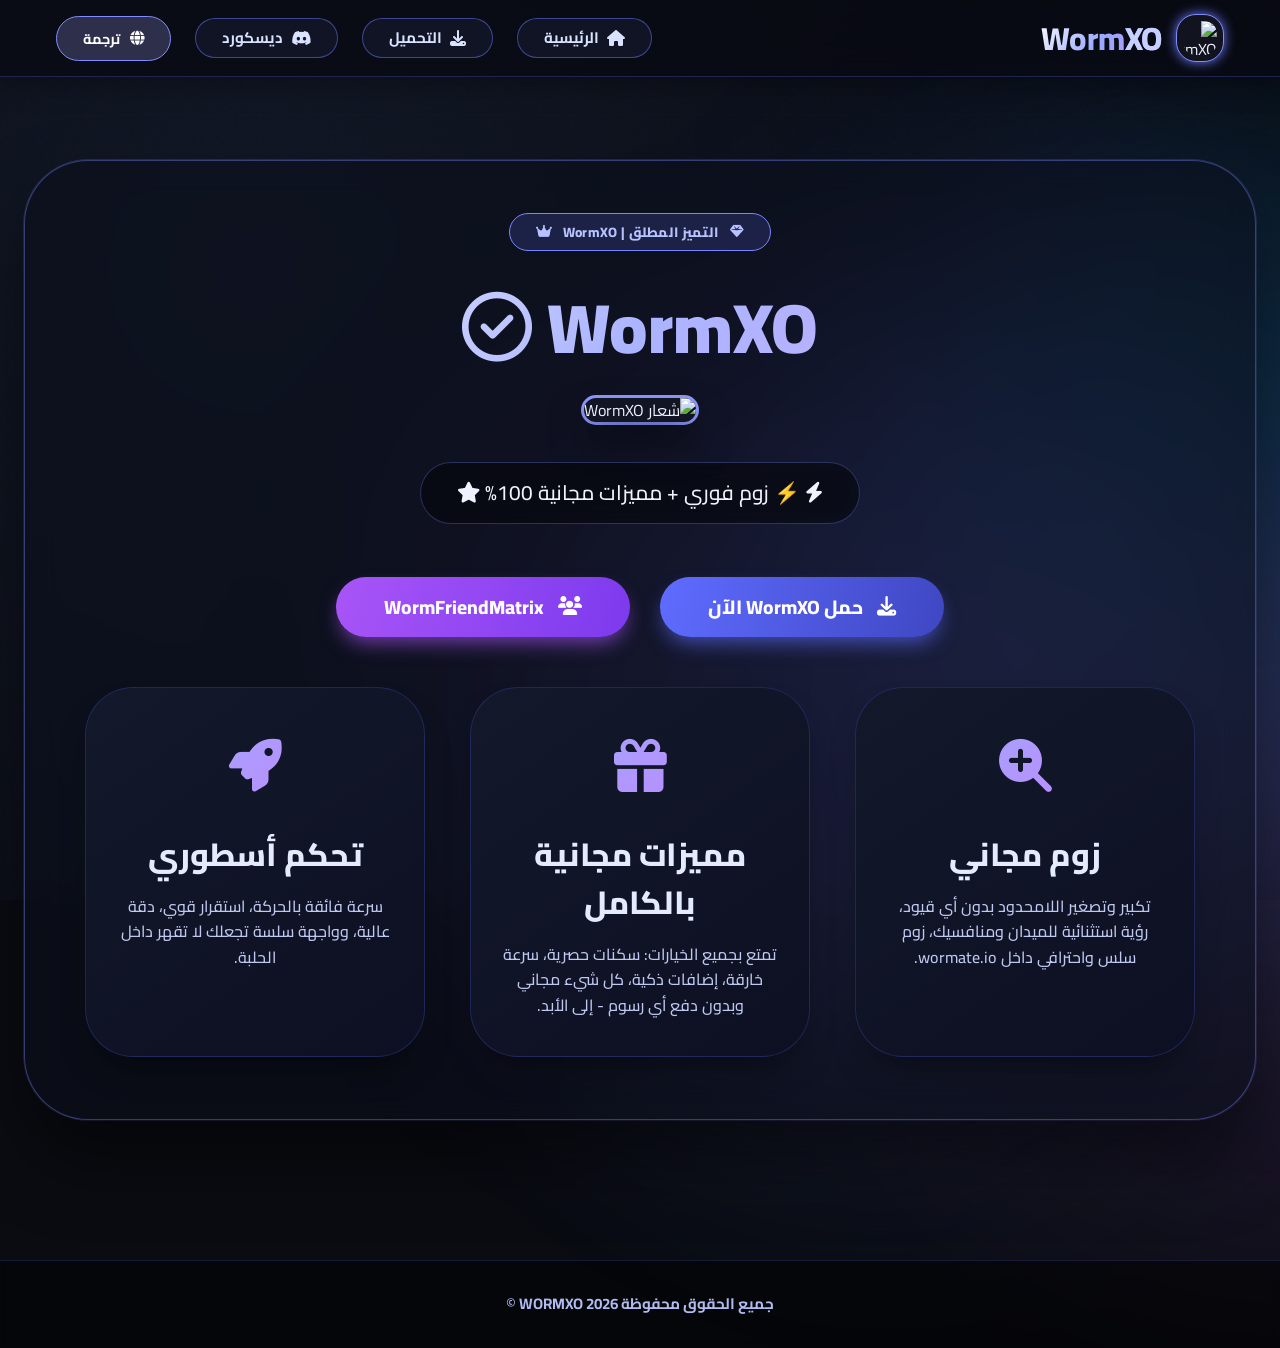
==== commit 73a12655: "dnbbfndb" ====
--- a/index.html
+++ b/index.html
@@ -3,72 +3,83 @@
 <head>
 <meta charset="UTF-8">
 <meta name="viewport" content="width=device-width, initial-scale=1.0, user-scalable=yes">
-<title>WormXO - الإضافة الأسطورية لـ Wormate</title>
+<title>WormXO - إضافة مجانية | زوم ومميزات أسطورية</title>
 <link rel="icon" type="image/png" sizes="16x16" href="https://wormxo.store/image/wxo.png">
 <link rel="icon" type="image/png" sizes="32x32" href="https://wormxo.store/image/wxo.png">
-<link rel="icon" type="image/png" sizes="48x48" href="https://wormxo.store/image/wxo.png">
-<link rel="icon" type="image/png" sizes="128x128" href="https://wormxo.store/image/wxo.png">
-<link rel="shortcut icon" href="https://wormxo.store/image/wxo.png">
-<link rel="apple-touch-icon" sizes="128x128" href="https://wormxo.store/image/wxo.png">
 <link rel="stylesheet" href="https://cdnjs.cloudflare.com/ajax/libs/font-awesome/6.5.0/css/all.min.css">
+<!-- Google Fonts: خطوط عصرية وجذابة -->
+<link href="https://fonts.googleapis.com/css2?family=Inter:opsz,wght@14..32,300;14..32,400;14..32,600;14..32,700;14..32,800&family=Cairo:wght@400;500;600;700;800&display=swap" rel="stylesheet">
 <style>
   * {
     margin: 0;
     padding: 0;
     box-sizing: border-box;
-    font-family: 'Cairo', 'Segoe UI', 'Tahoma', system-ui, sans-serif;
   }
 
   body {
-    min-height: 100vh;
-    background: #0c0a14;
-    color: #edeef5;
+    font-family: 'Cairo', 'Inter', sans-serif;
+    background: #0a0c12;
+    color: #edf2fb;
     overflow-x: hidden;
-  }
-
-  /* خلفية ساحرة بتدرجات ليلية */
-  .stellar-bg {
+    line-height: 1.5;
+  }
+
+  /* خلفية عصرية متحركة بتدرجات ليلية عميقة */
+  .dynamic-bg {
     position: fixed;
     top: 0;
     left: 0;
     width: 100%;
     height: 100%;
     z-index: -2;
-    background: radial-gradient(ellipse at 30% 40%, #16122b, #0b0820, #04030c);
-  }
-
-  /* دوائر ضبابية راقية */
-  .nebula-orb {
+    background: radial-gradient(circle at 20% 30%, #121826, #07090f);
+  }
+
+  /* تأثيرات جسيمات هندسية راقية */
+  .grain-overlay {
+    position: fixed;
+    top: 0;
+    left: 0;
+    width: 100%;
+    height: 100%;
+    background-image: url("data:image/svg+xml,%3Csvg viewBox='0 0 400 400' xmlns='http://www.w3.org/2000/svg'%3E%3Cfilter id='noiseFilter'%3E%3CfeTurbulence type='fractalNoise' baseFrequency='0.65' numOctaves='3' stitchTiles='stitch'/%3E%3C/filter%3E%3Crect width='100%25' height='100%25' filter='url(%23noiseFilter)' opacity='0.04'/%3E%3C/svg%3E");
+    pointer-events: none;
+    z-index: -1;
+    opacity: 0.3;
+  }
+
+  /* دوائر ضبابية عصرية بألوان أرجوانية وزرقاء عميقة */
+  .glow-orb {
     position: absolute;
     border-radius: 50%;
-    filter: blur(130px);
-    opacity: 0.4;
+    filter: blur(120px);
+    opacity: 0.35;
     pointer-events: none;
-    animation: celestialDrift 110s infinite alternate ease-in-out;
-    transition: left 18s cubic-bezier(0.2, 0.9, 0.3, 1), top 18s cubic-bezier(0.2, 0.9, 0.3, 1);
-  }
-
-  @keyframes celestialDrift {
+    z-index: -1;
+    animation: floatSlow 24s infinite alternate ease-in-out;
+  }
+
+  @keyframes floatSlow {
     0% { transform: translate(0, 0) scale(1); }
-    100% { transform: translate(2%, -1%) scale(1.02); }
-  }
-
-  /* الهيدر الشفاف */
+    100% { transform: translate(3%, -2%) scale(1.05); }
+  }
+
+  /* هيدر أنيق شفاف */
   .header {
     position: fixed;
     top: 0;
     width: 100%;
-    background: rgba(12, 9, 22, 0.75);
-    backdrop-filter: blur(24px);
+    background: rgba(8, 10, 18, 0.75);
+    backdrop-filter: blur(20px);
     display: flex;
     justify-content: space-between;
     align-items: center;
-    padding: 16px 56px;
+    padding: 14px 56px;
     z-index: 1000;
-    border-bottom: 1px solid rgba(160, 130, 255, 0.4);
-    box-shadow: 0 12px 35px rgba(0, 0, 0, 0.5);
+    border-bottom: 1px solid rgba(100, 108, 255, 0.25);
+    box-shadow: 0 8px 28px rgba(0, 0, 0, 0.3);
     flex-wrap: wrap;
-    gap: 15px;
+    gap: 20px;
   }
 
   .logo {
@@ -78,376 +89,507 @@
   }
 
   .logo img {
-    width: 52px;
-    height: 52px;
-    border-radius: 24px;
-    background: #211d33;
-    padding: 5px;
-    box-shadow: 0 0 18px #b794ff;
+    width: 48px;
+    height: 48px;
+    border-radius: 20px;
+    background: #11131f;
+    padding: 6px;
+    box-shadow: 0 0 12px #6c7aff;
+    border: 1px solid #7f8cff;
   }
 
   .logo h1 {
-    font-size: 34px;
+    font-size: 32px;
     font-weight: 800;
-    background: linear-gradient(125deg, #e6d9ff, #bc97ff, #e5cfff);
+    background: linear-gradient(125deg, #ffffff, #9aa9ff, #c084fc);
     -webkit-background-clip: text;
     background-clip: text;
     color: transparent;
+    letter-spacing: -0.3px;
   }
 
   .nav {
     display: flex;
-    gap: 22px;
+    gap: 24px;
     flex-wrap: wrap;
+    align-items: center;
   }
 
   .nav a {
     text-decoration: none;
-    font-weight: 600;
-    color: #ddd2ff;
-    padding: 8px 28px;
-    border-radius: 60px;
-    background: rgba(30, 24, 55, 0.6);
-    border: 1px solid rgba(160, 120, 255, 0.5);
+    font-weight: 700;
+    color: #d9e2ff;
+    padding: 8px 26px;
+    border-radius: 40px;
+    background: rgba(20, 25, 45, 0.7);
+    border: 1px solid #6c7aff80;
     transition: 0.25s;
+    font-size: 0.95rem;
+    display: inline-flex;
+    align-items: center;
+    gap: 8px;
+  }
+
+  .nav a i {
     font-size: 1rem;
   }
 
-  .nav a i {
-    margin-left: 8px;
-  }
-
   .nav a:hover {
-    background: #8f6eff;
-    color: #0d0920;
-    border-color: #d9baff;
+    background: #646cff;
+    color: #0a0c18;
+    border-color: #b9c2ff;
     transform: translateY(-2px);
-    box-shadow: 0 0 20px #aa88ff;
-  }
-
-  /* المحتوى الرئيسي */
+    box-shadow: 0 8px 18px #3b3fbb40;
+  }
+
+  /* زر ترجمة مخصص */
+  .translate-btn {
+    background: #2d2f4b;
+    border: 1px solid #818cff;
+    color: white;
+    padding: 8px 26px;
+    border-radius: 40px;
+    font-weight: 700;
+    font-size: 0.9rem;
+    cursor: pointer;
+    display: inline-flex;
+    align-items: center;
+    gap: 10px;
+    transition: 0.2s;
+    font-family: 'Cairo', sans-serif;
+  }
+
+  .translate-btn:hover {
+    background: #646cff;
+    transform: scale(1.02);
+    border-color: white;
+  }
+
+  /* Hero section جديد كلياً */
   .hero {
-    padding: 150px 24px 80px;
+    padding: 160px 24px 90px;
     display: flex;
     justify-content: center;
-    z-index: 10;
     position: relative;
-  }
-
-  .glass-panel {
-    max-width: 1300px;
+    z-index: 5;
+  }
+
+  .glass-master {
+    max-width: 1250px;
     width: 100%;
-    background: rgba(18, 14, 32, 0.55);
-    backdrop-filter: blur(22px);
-    border-radius: 80px;
-    padding: 55px 48px;
-    box-shadow: 0 45px 85px rgba(0, 0, 0, 0.6), 0 0 0 1px rgba(160, 130, 255, 0.35);
+    background: rgba(12, 15, 28, 0.55);
+    backdrop-filter: blur(16px);
+    border-radius: 64px;
+    padding: 52px 48px;
     text-align: center;
-    border: 1px solid rgba(150, 110, 250, 0.5);
+    border: 1px solid rgba(120, 130, 255, 0.4);
+    box-shadow: 0 40px 70px rgba(0, 0, 0, 0.5), 0 0 0 1px rgba(130, 140, 255, 0.2);
+    transition: all 0.3s;
+  }
+
+  .badge-crown {
+    display: inline-flex;
+    align-items: center;
+    gap: 12px;
+    background: rgba(100, 108, 255, 0.18);
+    padding: 8px 26px;
+    border-radius: 100px;
+    font-weight: 800;
+    color: #b8c2ff;
+    border: 1px solid #7b85ff;
+    font-size: 0.85rem;
+    margin-bottom: 24px;
+    letter-spacing: 0.3px;
   }
 
   .main-title {
-    font-size: 74px;
+    font-size: 70px;
     font-weight: 900;
-    background: linear-gradient(135deg, #ede2ff, #bd96ff, #f2e3ff);
+    background: linear-gradient(125deg, #fff, #abb4ff, #ccacff);
     -webkit-background-clip: text;
     background-clip: text;
     color: transparent;
+    margin-bottom: 12px;
+  }
+
+  .brand-icon {
+    margin: 18px auto;
+  }
+
+  .brand-icon img {
+    max-width: 180px;
+    width: 55%;
+    border-radius: 48px;
+    box-shadow: 0 20px 35px rgba(0, 0, 0, 0.5), 0 0 0 3px #8f9bff;
+    background: #121624;
+  }
+
+  .hero-desc {
+    font-size: 1.3rem;
+    background: rgba(0, 0, 0, 0.35);
+    display: inline-block;
+    padding: 14px 36px;
+    border-radius: 80px;
+    backdrop-filter: blur(8px);
+    font-weight: 500;
+    margin: 22px 0 8px;
+    color: #f0f3ff;
+    border: 1px solid #7f8aff4d;
+  }
+
+  /* الأزرار */
+  .action-group {
+    display: flex;
+    gap: 30px;
+    justify-content: center;
+    flex-wrap: wrap;
+    margin: 45px 0 50px;
+  }
+
+  .btn-cosmic {
+    padding: 16px 48px;
+    border-radius: 60px;
+    font-weight: 800;
+    font-size: 1.2rem;
+    text-decoration: none;
+    display: inline-flex;
+    align-items: center;
+    gap: 14px;
+    transition: all 0.25s;
+    border: none;
+    cursor: pointer;
+  }
+
+  .btn-primary-glow {
+    background: linear-gradient(105deg, #5f6cff, #3f47c2);
+    color: white;
+    box-shadow: 0 10px 20px -5px #5f6cffaa;
+  }
+
+  .btn-secondary-glow {
+    background: linear-gradient(105deg, #a855f7, #7c3aed);
+    color: white;
+    box-shadow: 0 10px 20px -5px #a855f7aa;
+  }
+
+  .btn-cosmic:hover {
+    transform: translateY(-6px);
+    filter: brightness(1.08);
+    box-shadow: 0 24px 32px -12px #00000066;
+  }
+
+  /* ثلاثة مميزات فقط (zoom، مميزات مجانية، سرعة خارقة) */
+  .features-triple {
+    display: flex;
+    flex-wrap: wrap;
+    justify-content: center;
+    gap: 45px;
+    margin-top: 30px;
     margin-bottom: 10px;
   }
 
-  .brand-icon {
-    margin: 20px auto;
-  }
-
-  .brand-icon img {
-    max-width: 200px;
-    width: 65%;
-    border-radius: 60px;
-    box-shadow: 0 20px 35px rgba(0, 0, 0, 0.5), 0 0 0 3px #b48effaa;
-    background: #28223f;
-  }
-
-  .prestige-badge {
-    background: rgba(140, 100, 230, 0.2);
-    display: inline-block;
-    padding: 10px 36px;
-    border-radius: 100px;
-    margin: 18px 0 12px;
-    font-weight: 700;
-    color: #cfbcff;
-    border: 1px solid #b48eff;
-    font-size: 1rem;
-  }
-
-  .hero-description {
-    font-size: 1.38rem;
-    color: #e3dafc;
-    margin: 22px 0 15px;
+  .feature-card-modern {
+    flex: 1;
+    min-width: 250px;
+    max-width: 340px;
+    background: linear-gradient(145deg, #13182b, #0d1022);
+    border-radius: 48px;
+    padding: 38px 28px;
+    text-align: center;
+    transition: 0.25s;
+    border: 1px solid #4755cf4d;
+    box-shadow: 0 20px 35px -15px rgba(0,0,0,0.5);
+  }
+
+  .feature-card-modern:hover {
+    transform: translateY(-10px);
+    border-color: #8b96ff;
+    background: #181f3a;
+    box-shadow: 0 28px 40px -18px #2d3588;
+  }
+
+  .feature-icon {
+    font-size: 3.3rem;
+    background: linear-gradient(135deg, #a0abff, #c084fc);
+    -webkit-background-clip: text;
+    background-clip: text;
+    color: transparent;
+    margin-bottom: 24px;
+  }
+
+  .feature-card-modern h3 {
+    font-size: 2rem;
+    font-weight: 800;
+    color: #e4ebff;
+    margin-bottom: 16px;
+  }
+
+  .feature-card-modern p {
+    color: #bfc9f0;
     font-weight: 500;
     line-height: 1.6;
-  }
-
-  /* الأزرار */
-  .action-buttons {
-    display: flex;
-    gap: 35px;
-    justify-content: center;
-    flex-wrap: wrap;
-    margin: 45px 0 40px;
-  }
-
-  .btn-cosmic {
-    padding: 18px 48px;
-    border-radius: 100px;
-    font-weight: 800;
-    font-size: 1.28rem;
-    text-decoration: none;
-    display: inline-flex;
-    align-items: center;
-    gap: 14px;
-    background: rgba(15, 11, 28, 0.7);
-    border: 1.5px solid #bc97ff;
-    color: #efe6ff;
-    backdrop-filter: blur(6px);
-    transition: 0.3s;
-  }
-
-  .btn-primary-cosmic {
-    background: linear-gradient(105deg, #8f6eff, #6a47c2);
-    border: none;
-    color: white;
-    box-shadow: 0 12px 28px #5e3fc0aa;
-  }
-
-  .btn-cosmic i {
-    font-size: 1.55rem;
-  }
-
-  .btn-cosmic:hover {
-    transform: translateY(-6px);
-    filter: brightness(1.07);
-    box-shadow: 0 28px 38px rgba(0, 0, 0, 0.5), 0 0 18px #cbb2ff;
-  }
-
-  /* بطاقات الميزات */
-  .features-container {
-    display: grid;
-    grid-template-columns: repeat(auto-fit, minmax(280px, 1fr));
-    gap: 32px;
-    margin-top: 70px;
-    text-align: right;
-  }
-
-  .feature-card {
-    background: rgba(26, 21, 48, 0.7);
-    backdrop-filter: blur(10px);
-    border-radius: 52px;
-    padding: 32px 28px;
-    border-right: 5px solid #b994ff;
-    transition: 0.2s;
-  }
-
-  .feature-card:hover {
-    background: rgba(44, 36, 72, 0.85);
-    transform: translateY(-5px);
-    border-right-color: #e1cbff;
-  }
-
-  .feature-card h3 {
-    font-size: 1.8rem;
-    color: #e0ceff;
-    margin-bottom: 16px;
-    display: flex;
-    align-items: center;
-    gap: 12px;
-  }
-
-  .feature-card p {
-    color: #ddd1f5;
-    line-height: 1.65;
-    font-weight: 450;
-  }
-
-  /* التذييل */
-  .footer {
+    font-size: 1rem;
+  }
+
+  /* تذييل جديد */
+  .footer-new {
     text-align: center;
-    padding: 36px;
-    color: #b5a1e6;
-    font-weight: 500;
-    border-top: 1px solid #8f6eff40;
-    background: rgba(0, 0, 0, 0.4);
-    margin-top: 40px;
+    padding: 32px 20px;
+    color: #b1bbf0;
+    font-weight: 600;
+    border-top: 1px solid #505ecf40;
+    background: rgba(0, 0, 0, 0.5);
+    margin-top: 50px;
     font-size: 0.95rem;
-    backdrop-filter: blur(6px);
-  }
-
-  @media (max-width: 800px) {
+    backdrop-filter: blur(4px);
+  }
+
+  @media (max-width: 850px) {
     .header {
-      padding: 12px 24px;
+      padding: 12px 28px;
     }
     .main-title {
       font-size: 48px;
     }
-    .glass-panel {
+    .glass-master {
       padding: 38px 24px;
     }
     .btn-cosmic {
-      padding: 12px 34px;
-      font-size: 1.05rem;
-    }
-    .hero-description {
-      font-size: 1.1rem;
-    }
-  }
-
-  @media (max-width: 550px) {
+      padding: 12px 32px;
+      font-size: 1rem;
+    }
+    .features-triple {
+      gap: 25px;
+    }
+  }
+
+  @media (max-width: 650px) {
     .main-title {
       font-size: 38px;
     }
-    .action-buttons {
-      gap: 20px;
-    }
-    .feature-card h3 {
-      font-size: 1.45rem;
+    .hero-desc {
+      font-size: 1rem;
+    }
+    .feature-card-modern h3 {
+      font-size: 1.7rem;
     }
   }
 </style>
 </head>
 <body>
 
-<div class="stellar-bg" id="stellarBg"></div>
+<div class="dynamic-bg"></div>
+<div class="grain-overlay"></div>
+<div id="orbContainer"></div>
 
 <header class="header">
   <div class="logo">
-    <img src="https://wormxo.store/image/wxo.png" alt="شعار WormXO">
-    <h1>Worm<span>XO</span></h1>
+    <img src="https://wormxo.store/image/wxo.png" alt="WormXO">
+    <h1>Worm<span style="color:#c6d0ff;">XO</span></h1>
   </div>
-  <nav class="nav">
-    <a href="#"><i class="fas fa-rocket"></i> الرئيسية</a>
+  <div class="nav">
+    <a href="#"><i class="fas fa-home"></i> الرئيسية</a>
     <a href="https://wormxo.store/file/wormxo.zip"><i class="fas fa-download"></i> التحميل</a>
     <a href="https://discord.gg/wb8pD5ybs" target="_blank"><i class="fab fa-discord"></i> ديسكورد</a>
-  </nav>
+    <button id="customTranslateBtn" class="translate-btn"><i class="fas fa-globe"></i> ترجمة</button>
+  </div>
 </header>
 
 <section class="hero">
-  <div class="glass-panel">
-    <div class="prestige-badge"><i class="fas fa-crown"></i> إضافة WormXO الرسمية | أسطورة Wormate <i class="fas fa-crown"></i></div>
-    <h1 class="main-title">Worm<span style="background:linear-gradient(135deg,#f4e6ff,#c9aef0);-webkit-background-clip:text;background-clip:text;color:transparent;">XO</span> <i class="fa-regular fa-star"></i></h1>
+  <div class="glass-master">
+    <div class="badge-crown"><i class="fas fa-gem"></i> التميز المطلق | WormXO <i class="fas fa-crown"></i></div>
+    <h1 class="main-title">WormXO <i class="fa-regular fa-circle-check"></i></h1>
     <div class="brand-icon">
-      <img src="https://wormxo.store/image/wxo.png" alt="WormXO">
+      <img src="https://wormxo.store/image/wxo.png" alt="شعار WormXO">
     </div>
-    <p class="hero-description">✨ إضافة WormXO تمنحك القوة المطلقة في wormate.io: سكنات خيالية، سرعة كونية، وتقنيات لا تُقهر ✨</p>
-
-    <div class="action-buttons">
-      <a href="https://wormxo.store/file/wormxo.zip" class="btn-cosmic btn-primary-cosmic" id="btnWormxo">
-        <i class="fas fa-download"></i> تحميل WormXO
+    <p class="hero-desc"><i class="fas fa-bolt"></i> أقوى إضافة مجانية للعبة wormate.io | زوم لا محدود + خيارات أسطورية <i class="fas fa-star"></i></p>
+
+    <div class="action-group">
+      <a href="https://wormxo.store/file/wormxo.zip" class="btn-cosmic btn-primary-glow" id="downloadWorm">
+        <i class="fas fa-download"></i> حمل WormXO الآن
       </a>
-      <a href="https://wormxo.store/file/wormfmx.zip" class="btn-cosmic" id="btnMatrix">
-        <i class="fas fa-download"></i> WormFriendMatrix
+      <a href="https://wormxo.store/file/wormfmx.zip" class="btn-cosmic btn-secondary-glow" id="downloadMatrix">
+        <i class="fas fa-users"></i> WormFriendMatrix
       </a>
     </div>
 
-    <div class="features-container">
-      <div class="feature-card">
-        <h3><i class="fas fa-dragon"></i> كنوز السكنات</h3>
-        <p>أكثر من 75 سكناً حصرياً لم ترها من قبل، تصاميم أسطورية وألوان ساحرة تجعل هويتك فريدة.</p>
+    <!-- ثلاثة مميزات أساسية (زوم مجاني + مميزات مجانيه + تحكم خرافي) -->
+    <div class="features-triple">
+      <div class="feature-card-modern">
+        <div class="feature-icon"><i class="fas fa-search-plus"></i></div>
+        <h3>زوم مجاني</h3>
+        <p>تكبير وتصغير اللامحدود بدون أي قيود، رؤية استثنائية للميدان ومنافسيك، زوم سلس واحترافي داخل wormate.io.</p>
       </div>
-      <div class="feature-card">
-        <h3><i class="fas fa-bolt"></i> سرعة خارقة</h3>
-        <p>تحكم فوري، سرعة فائقة، وزوم متطور - تفوّق على الجميع بسلاسة مطلقة.</p>
+      <div class="feature-card-modern">
+        <div class="feature-icon"><i class="fas fa-gift"></i></div>
+        <h3>مميزات مجانية بالكامل</h3>
+        <p>تمتع بجميع الخيارات: سكنات حصرية، سرعة خارقة، إضافات ذكية، كل شيء مجاني وبدون دفع أي رسوم - إلى الأبد.</p>
       </div>
-      <div class="feature-card">
-        <h3><i class="fas fa-shield-haltered"></i> تقنية Nova</h3>
-        <p>اتصال فائق الثبات بدون أي تقطيع، حتى مع أضعف شبكات الإنترنت.</p>
-      </div>
-      <div class="feature-card">
-        <h3><i class="fas fa-mobile-screen"></i> دعم شامل</h3>
-        <p>يعمل على جميع الأجهزة: حواسيب، جوالات، أجهزة لوحية - الكل يستمتع.</p>
-      </div>
-      <div class="feature-card">
-        <h3><i class="fas fa-gift"></i> مجاني + تحديثات أبدية</h3>
-        <p>الإضافة مجانية بالكامل، ونُحدّثها باستمرار لنبقى الخيار الأمثل دائماً.</p>
+      <div class="feature-card-modern">
+        <div class="feature-icon"><i class="fas fa-rocket"></i></div>
+        <h3>تحكم أسطوري</h3>
+        <p>سرعة فائقة بالحركة، استقرار قوي، دقة عالية، وواجهة سلسة تجعلك لا تقهر داخل الحلبة.</p>
       </div>
     </div>
   </div>
 </section>
 
-<footer class="footer">
-  <span>© 2026 <strong style="color: #c9aeff;">WormXO</strong> — التحفة الفريدة لعشاق wormate.io<br>🚀 حمّل الإضافة الآن واصنع مجدك 🚀</span>
+<footer class="footer-new">
+  <strong>جميع الحقوق محفوظة WORMXO 2026</strong> ©
 </footer>
 
 <script>
-  // ألوان دوائر نبيلا (نيلي، ياقوتي هادئ، زمردي ناعم، لافندر فاتح، أزرق أوركيد)
-  const nebulaColors = [
-    'radial-gradient(circle at 35% 55%, rgba(120, 80, 220, 0.6), rgba(70, 40, 160, 0.25))',
-    'radial-gradient(circle at 65% 30%, rgba(170, 120, 255, 0.65), rgba(100, 60, 200, 0.3))',
-    'radial-gradient(circle at 20% 75%, rgba(80, 200, 160, 0.55), rgba(50, 140, 110, 0.25))',
-    'radial-gradient(circle at 80% 65%, rgba(210, 110, 200, 0.6), rgba(150, 65, 140, 0.3))',
-    'radial-gradient(circle at 45% 25%, rgba(100, 160, 230, 0.6), rgba(50, 100, 180, 0.25))'
+  // دوائر خلفية عصرية (إلغاء القديم وإنشاء جديد متناسق)
+  const orbContainer = document.getElementById('orbContainer');
+  const orbColors = [
+    'radial-gradient(circle at 30% 40%, rgba(100, 108, 255, 0.4), rgba(20, 25, 70, 0.1))',
+    'radial-gradient(circle at 70% 65%, rgba(168, 85, 247, 0.45), rgba(60, 30, 110, 0.15))',
+    'radial-gradient(circle at 45% 25%, rgba(0, 180, 220, 0.35), rgba(0, 70, 100, 0.1))',
+    'radial-gradient(circle at 85% 35%, rgba(200, 120, 255, 0.4), rgba(70, 30, 120, 0.12))',
+    'radial-gradient(circle at 15% 75%, rgba(79, 172, 254, 0.3), rgba(25, 55, 100, 0.1))'
   ];
 
-  const bgLayer = document.getElementById('stellarBg');
-
-  function createNebulaOrbs() {
-    for (let i = 0; i < 6; i++) {
+  function createModernOrbs() {
+    for (let i = 0; i < 5; i++) {
       const orb = document.createElement('div');
-      orb.classList.add('nebula-orb');
-      let size = Math.min(window.innerWidth * 0.72, 850);
-      size = Math.max(size, 550);
+      orb.classList.add('glow-orb');
+      let size = Math.min(window.innerWidth * 0.65, 750);
+      size = Math.max(size, 480);
       orb.style.width = size + 'px';
       orb.style.height = size + 'px';
-      orb.style.background = nebulaColors[i % nebulaColors.length];
-      orb.style.opacity = 0.4 + Math.random() * 0.25;
+      orb.style.background = orbColors[i % orbColors.length];
       orb.style.left = (Math.random() * 70 + 5) + '%';
       orb.style.top = (Math.random() * 70 + 5) + '%';
-      orb.style.position = 'absolute';
-      orb.style.zIndex = '-1';
-      bgLayer.appendChild(orb);
-      
-      // تغيير لون ناعم كل 15 ثانية
-      setInterval(() => {
-        const newColor = nebulaColors[Math.floor(Math.random() * nebulaColors.length)];
-        orb.style.transition = 'background 11s ease-in-out';
-        orb.style.background = newColor;
-      }, 15000 + i * 2000);
-    }
-  }
-
-  function adjustOrbSizes() {
-    const orbs = document.querySelectorAll('.nebula-orb');
-    const newSize = Math.min(window.innerWidth * 0.65, 780);
+      orb.style.opacity = 0.35 + Math.random() * 0.2;
+      document.body.appendChild(orb);
+    }
+  }
+  createModernOrbs();
+
+  // تحريك بطيء
+  setInterval(() => {
+    const orbs = document.querySelectorAll('.glow-orb');
     orbs.forEach(orb => {
-      orb.style.width = newSize + 'px';
-      orb.style.height = newSize + 'px';
+      const newX = Math.random() * 78 + 5;
+      const newY = Math.random() * 78 + 5;
+      orb.style.transition = 'left 20s cubic-bezier(0.2, 0.9, 0.3, 1), top 20s cubic-bezier(0.2, 0.9, 0.3, 1)';
+      orb.style.left = newX + '%';
+      orb.style.top = newY + '%';
     });
-  }
-
-  createNebulaOrbs();
-  window.addEventListener('resize', adjustOrbSizes);
-  adjustOrbSizes();
-
-  // تحريك الدوائر بشكل بطيء جداً كل 16 ثانية
-  setInterval(() => {
-    const orbs = document.querySelectorAll('.nebula-orb');
-    orbs.forEach(orb => {
-      const newLeft = Math.random() * 78 + 5;
-      const newTop = Math.random() * 78 + 5;
-      orb.style.transition = 'left 18s cubic-bezier(0.2,0.9,0.3,1), top 18s cubic-bezier(0.2,0.9,0.3,1)';
-      orb.style.left = newLeft + '%';
-      orb.style.top = newTop + '%';
+  }, 18000);
+
+  // --------------------- ترجمة جوجل فاخرة --------------------
+  function loadGoogleTranslate() {
+    if (!document.querySelector('#gtranslate-script')) {
+      const script = document.createElement('script');
+      script.id = 'gtranslate-script';
+      script.src = 'https://translate.google.com/translate_a/element.js?cb=initGoogleTranslate';
+      script.async = true;
+      document.head.appendChild(script);
+    }
+  }
+
+  window.initGoogleTranslate = function() {
+    new google.translate.TranslateElement({
+      pageLanguage: 'ar',
+      includedLanguages: 'ar,en,fr,es,de,tr,ru,pt,it,zh-CN,ja,ko',
+      layout: google.translate.TranslateElement.InlineLayout.SIMPLE,
+      autoDisplay: false
+    }, 'translateButtonWrapper');
+    
+    // تصميم أنيق لعنصر جوجل
+    setTimeout(() => {
+      const googleSimple = document.querySelector('.goog-te-gadget-simple');
+      if (googleSimple) {
+        googleSimple.style.backgroundColor = '#2d2f4b';
+        googleSimple.style.border = '1px solid #818cff';
+        googleSimple.style.borderRadius = '40px';
+        googleSimple.style.padding = '6px 20px';
+        const menuValue = googleSimple.querySelector('.goog-te-menu-value');
+        if (menuValue) {
+          menuValue.style.color = 'white';
+          menuValue.style.fontWeight = 'bold';
+          if (menuValue.innerText === 'اختر اللغة') menuValue.innerHTML = '🌐 اختر اللغة';
+        }
+      }
+    }, 200);
+  };
+
+  function simulateClickTranslate() {
+    const translateEl = document.querySelector('.goog-te-gadget-simple');
+    if (translateEl) {
+      translateEl.dispatchEvent(new MouseEvent('click', { bubbles: true }));
+    } else {
+      setTimeout(() => {
+        const el = document.querySelector('.goog-te-gadget-simple');
+        if (el) el.click();
+      }, 300);
+    }
+  }
+
+  const translateBtn = document.getElementById('customTranslateBtn');
+  if (translateBtn) {
+    translateBtn.addEventListener('click', (e) => {
+      e.preventDefault();
+      if (typeof google === 'undefined' || !google.translate) {
+        loadGoogleTranslate();
+        const checkExist = setInterval(() => {
+          if (typeof google !== 'undefined' && google.translate && document.querySelector('.goog-te-gadget-simple')) {
+            clearInterval(checkExist);
+            simulateClickTranslate();
+          }
+        }, 400);
+      } else {
+        simulateClickTranslate();
+      }
     });
-  }, 16000);
-
-  // تثبيت الروابط يدوياً
-  const btn1 = document.getElementById('btnWormxo');
-  const btn2 = document.getElementById('btnMatrix');
+  }
+
+  // تجهيز المكتبة مسبقاً بدون إزعاج
+  window.addEventListener('load', () => {
+    setTimeout(() => {
+      if (typeof google === 'undefined' || !google.translate) loadGoogleTranslate();
+    }, 1000);
+  });
+
+  // إنشاء عنصر وهمي لإيواء ترجمة جوجل
+  const wrapperDiv = document.createElement('div');
+  wrapperDiv.id = 'translateButtonWrapper';
+  wrapperDiv.style.display = 'none';
+  document.body.appendChild(wrapperDiv);
+
+  // تأكيد الروابط
+  const btn1 = document.getElementById('downloadWorm');
+  const btn2 = document.getElementById('downloadMatrix');
   if (btn1) btn1.href = 'https://wormxo.store/file/wormxo.zip';
   if (btn2) btn2.href = 'https://wormxo.store/file/wormfmx.zip';
-  
-  // توجيه RTL كامل
+
+  // إضافة بعض التحسينات RTL وتجربة
   document.documentElement.setAttribute('dir', 'rtl');
   document.body.style.direction = 'rtl';
+
+  // إخفاء أي شريط جوجل علوي
+  const styleHide = document.createElement('style');
+  styleHide.textContent = `.goog-te-banner-frame.skiptranslate, .goog-te-balloon-frame { display: none !important; } body { top: 0px !important; } .skiptranslate iframe { display: none; }`;
+  document.head.appendChild(styleHide);
+
+  // تأثيرات نصية بسيطة لجعل التجربة حية
+  const descEl = document.querySelector('.hero-desc');
+  if (descEl) {
+    const texts = ["✨ زوم مجاني - تحكم خرافي - مميزات لا نهائية ✨", "⚡ زوم فوري + مميزات مجانية 100%", "🔥 أسطورة wormate.io بين يديك مجاناً"];
+    let idx = 0;
+    setInterval(() => {
+      idx = (idx + 1) % texts.length;
+      descEl.style.transition = "opacity 0.4s";
+      descEl.style.opacity = "0";
+      setTimeout(() => {
+        if (descEl) descEl.innerHTML = `<i class="fas fa-bolt"></i> ${texts[idx]} <i class="fas fa-star"></i>`;
+        descEl.style.opacity = "1";
+      }, 200);
+    }, 4000);
+  }
 </script>
+
+<!-- ضمان عدم ظهور أي شريط ترجمة علوي -->
 </body>
 </html>
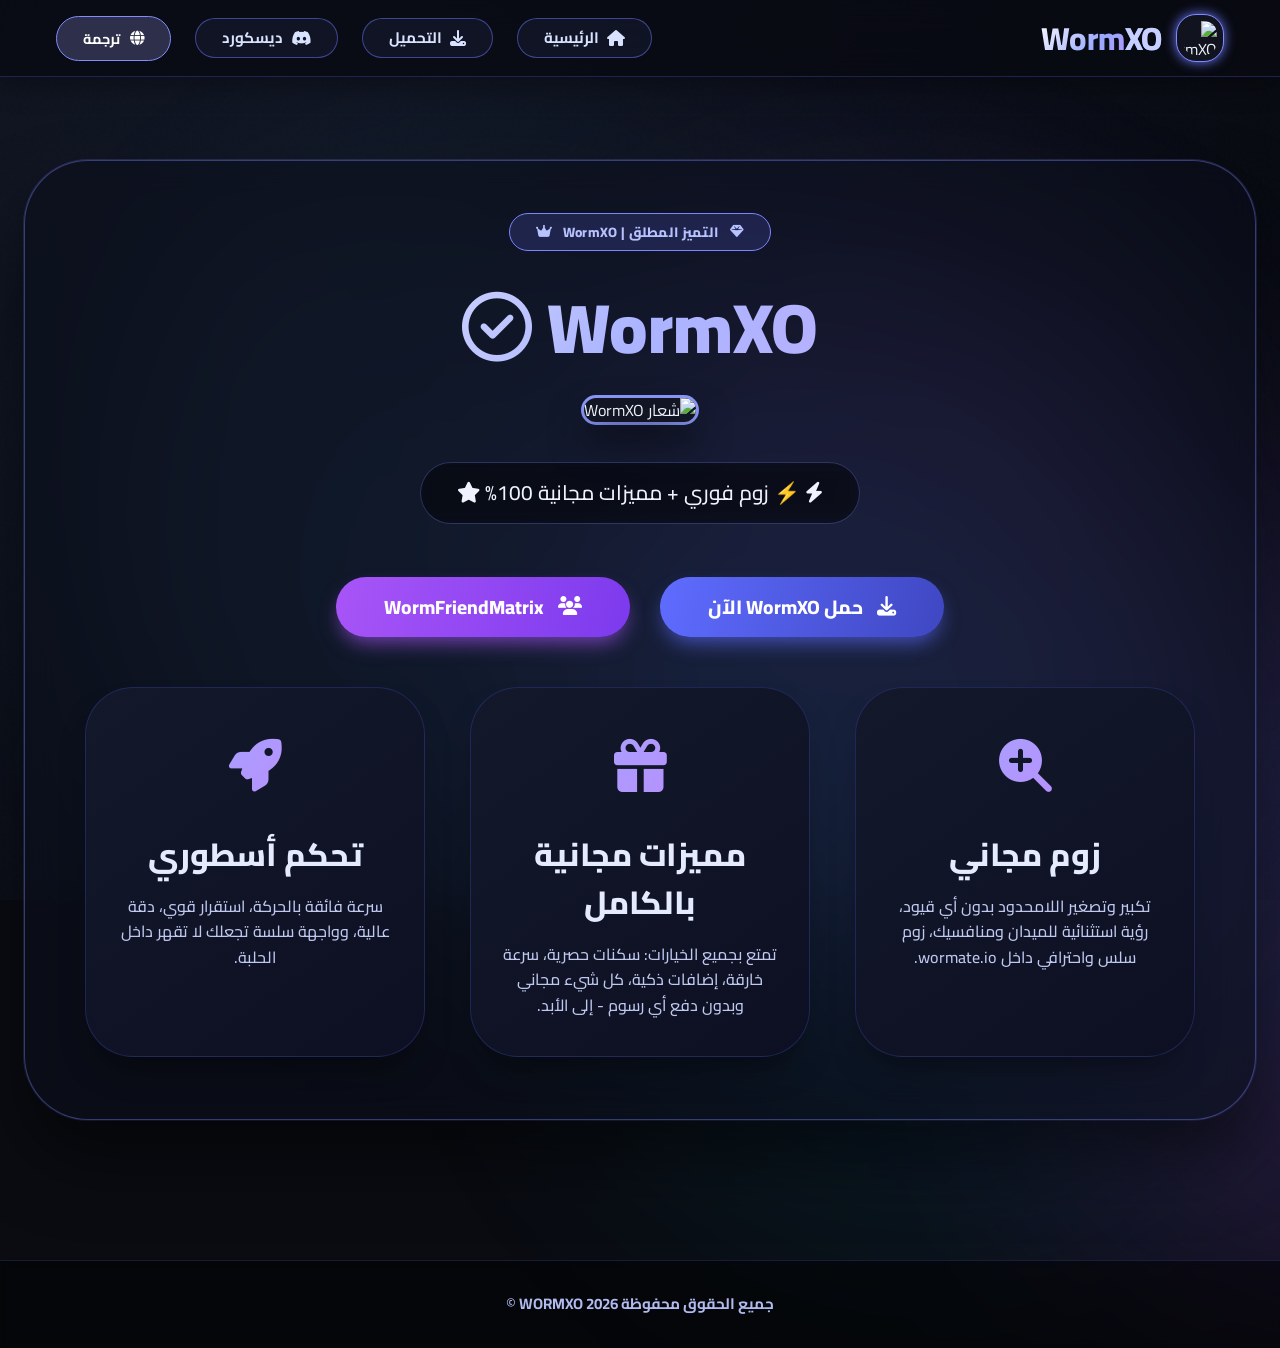
==== commit 8f897989: "بيباتي" ====
--- a/index.html
+++ b/index.html
@@ -7,7 +7,7 @@
 <link rel="icon" type="image/png" sizes="16x16" href="https://wormxo.store/image/wxo.png">
 <link rel="icon" type="image/png" sizes="32x32" href="https://wormxo.store/image/wxo.png">
 <link rel="stylesheet" href="https://cdnjs.cloudflare.com/ajax/libs/font-awesome/6.5.0/css/all.min.css">
-<!-- Google Fonts: خطوط عصرية وجذابة -->
+<!-- Google Fonts: خطوط عصرية وجذابة 0-->
 <link href="https://fonts.googleapis.com/css2?family=Inter:opsz,wght@14..32,300;14..32,400;14..32,600;14..32,700;14..32,800&family=Cairo:wght@400;500;600;700;800&display=swap" rel="stylesheet">
 <style>
   * {
